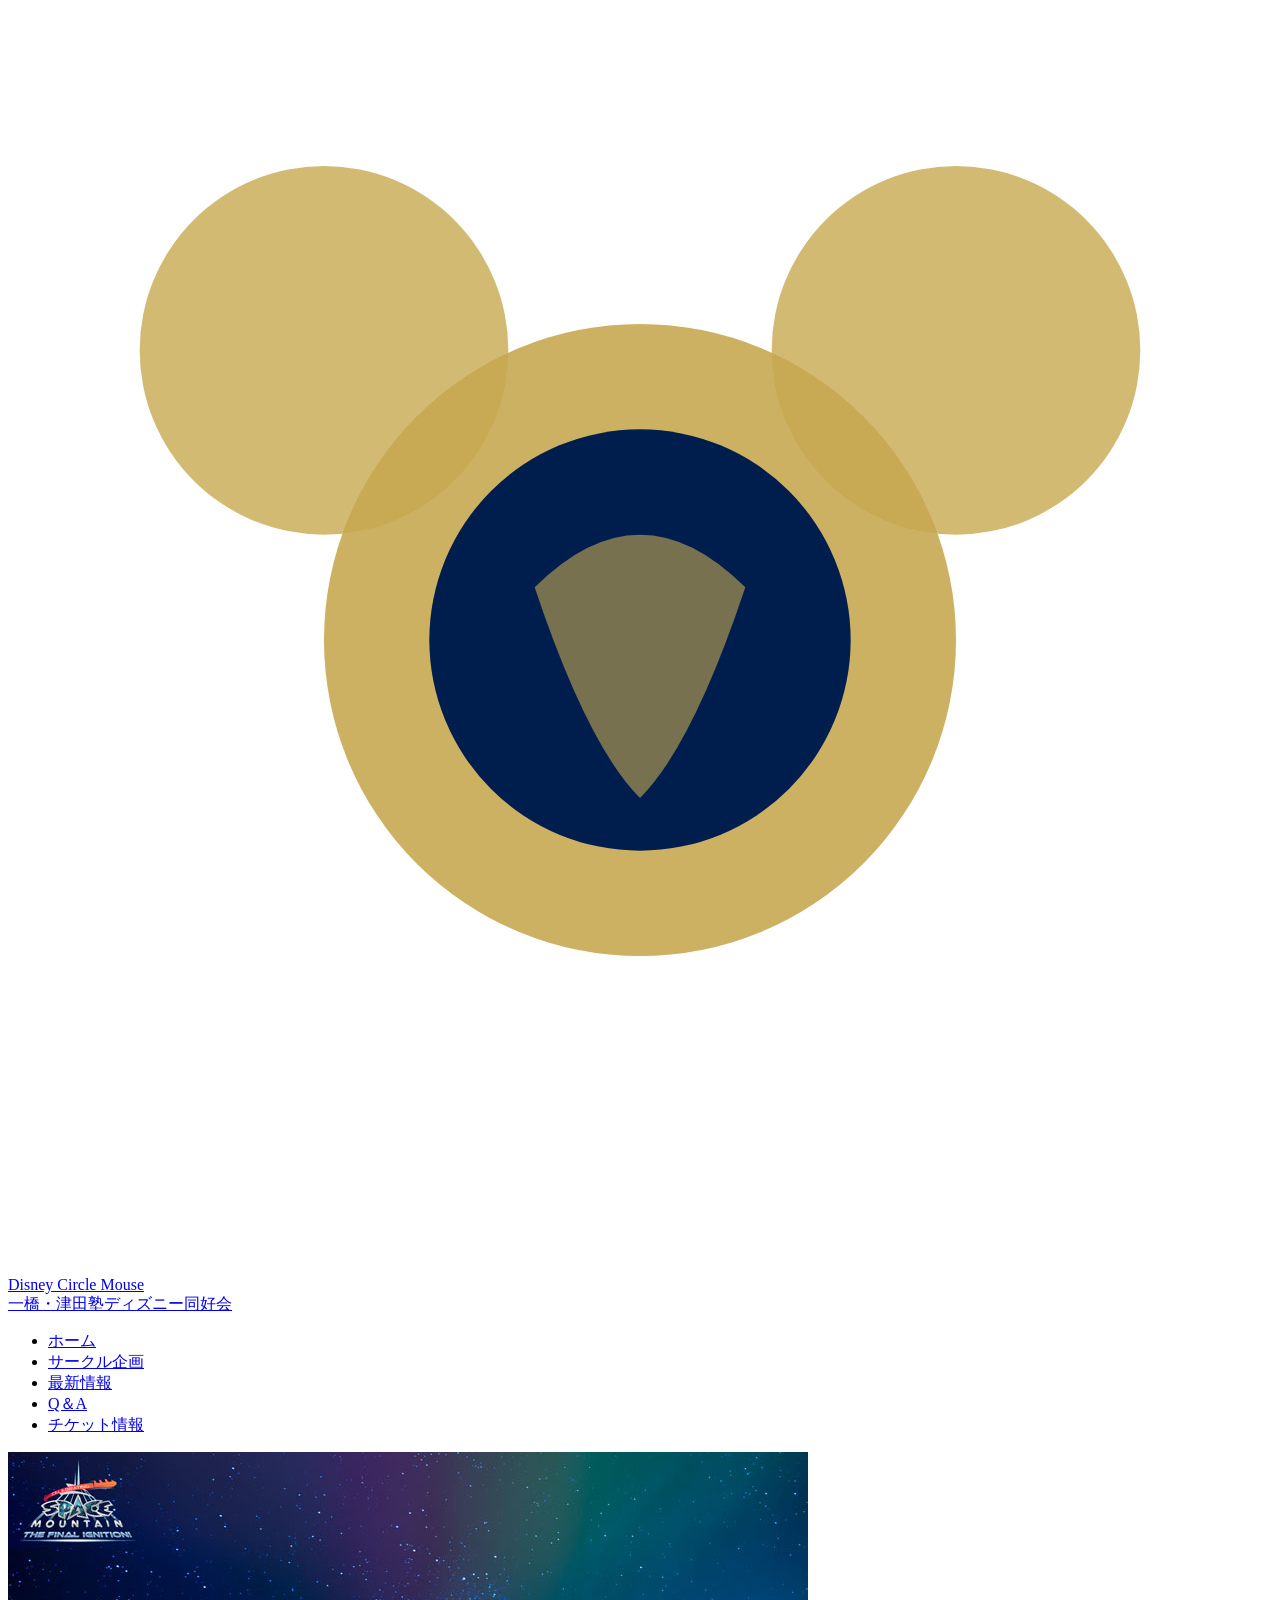
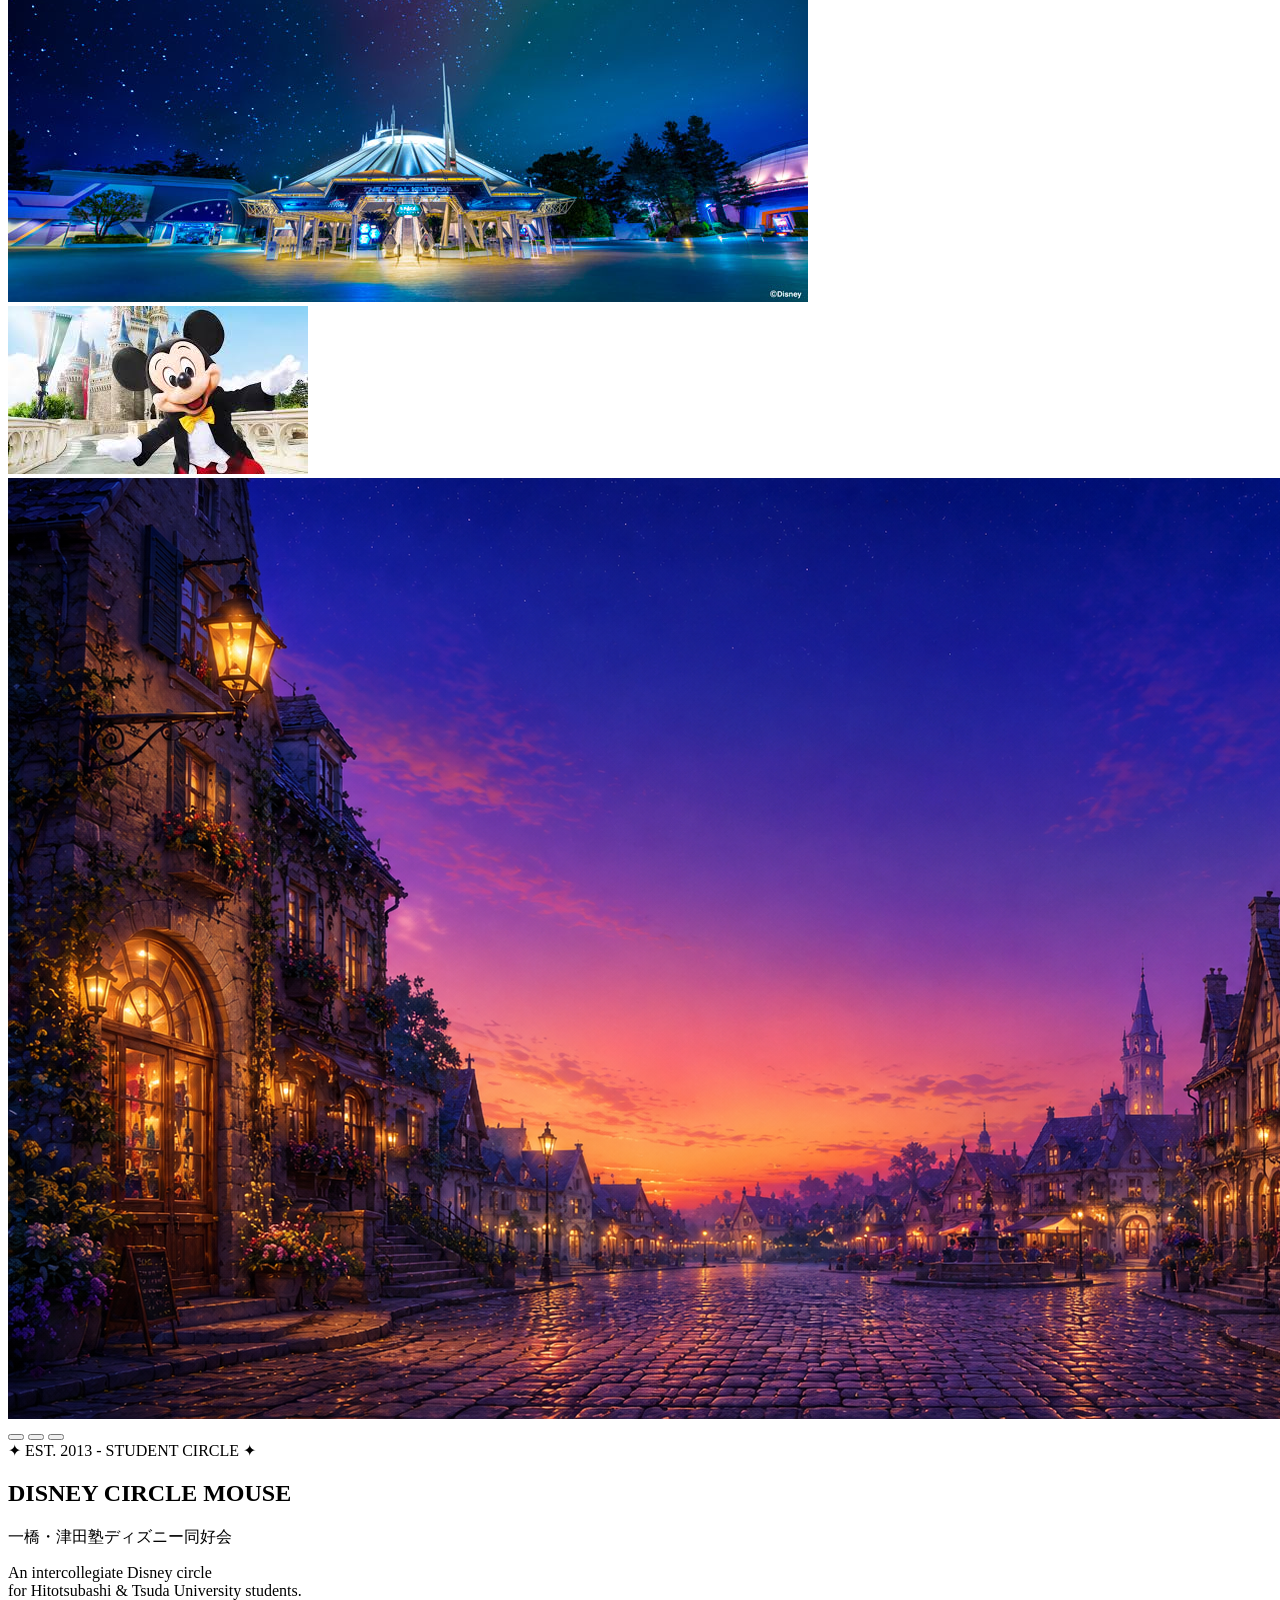
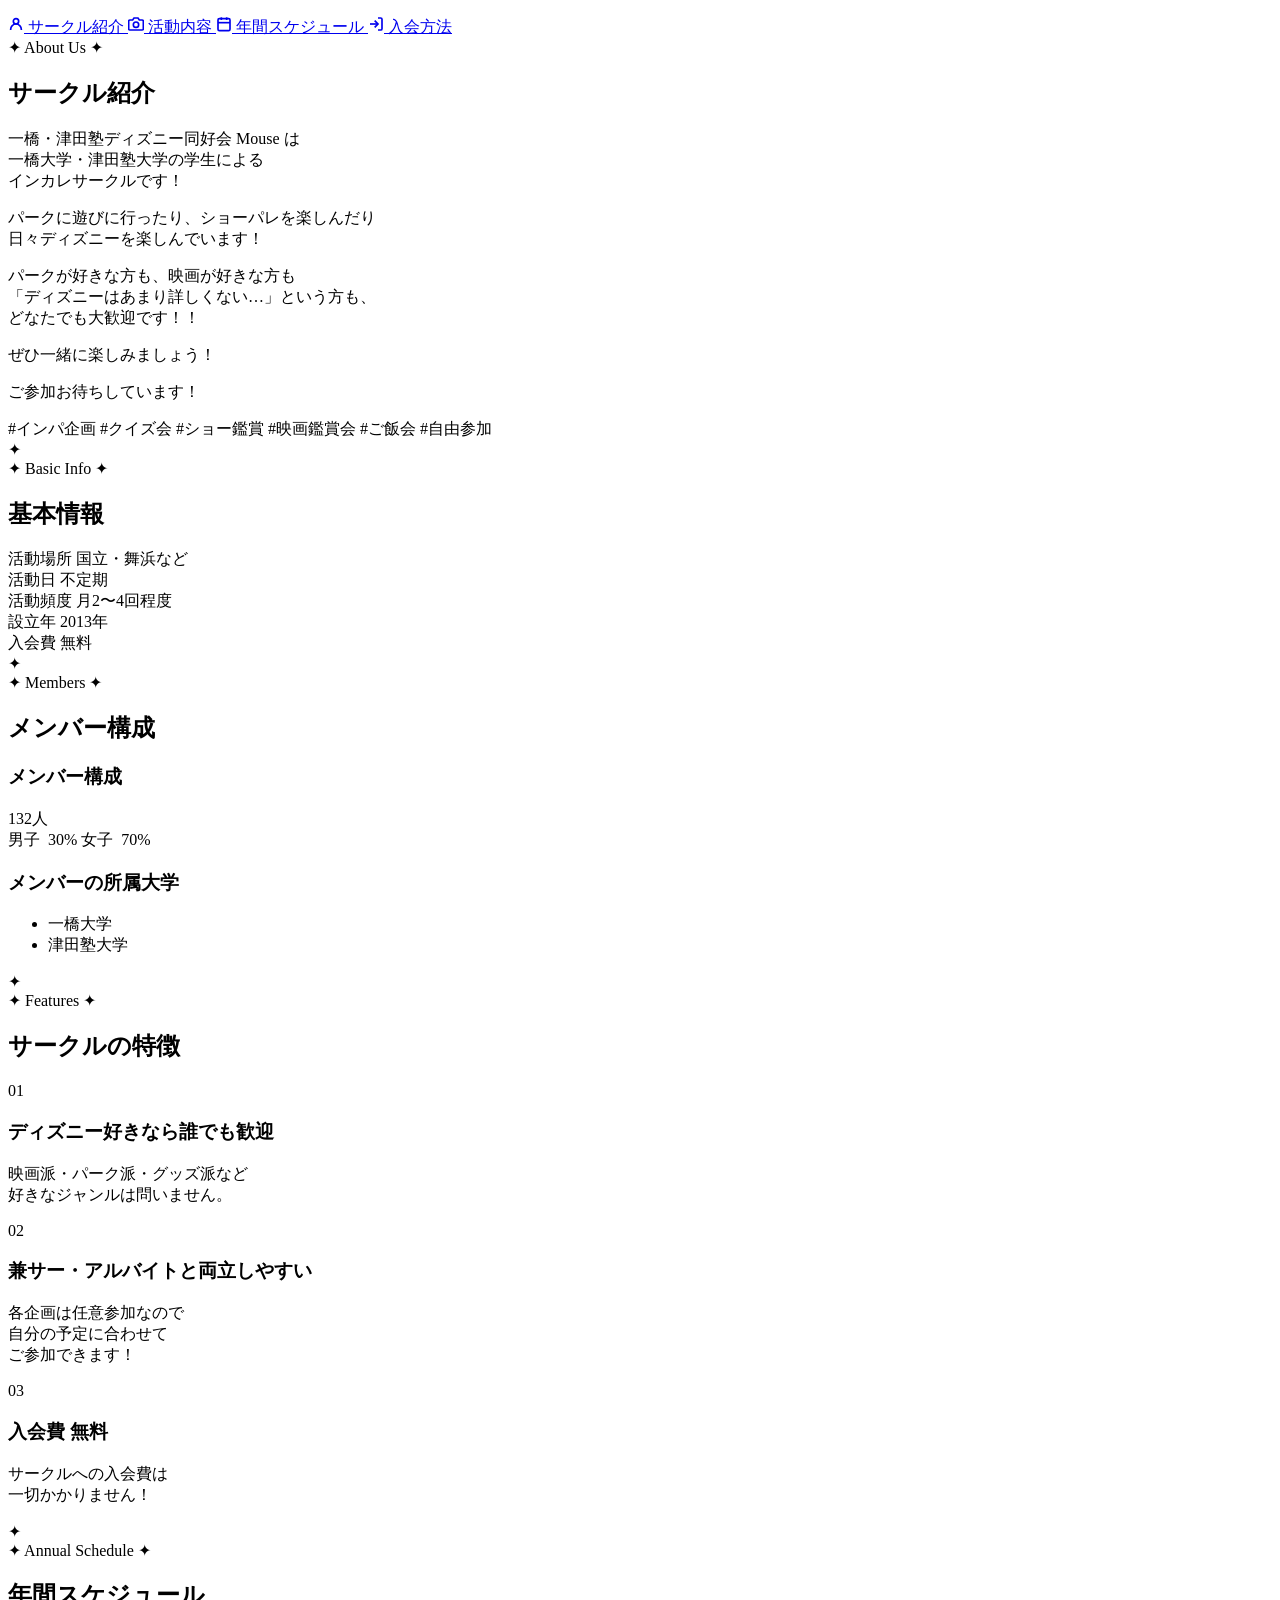
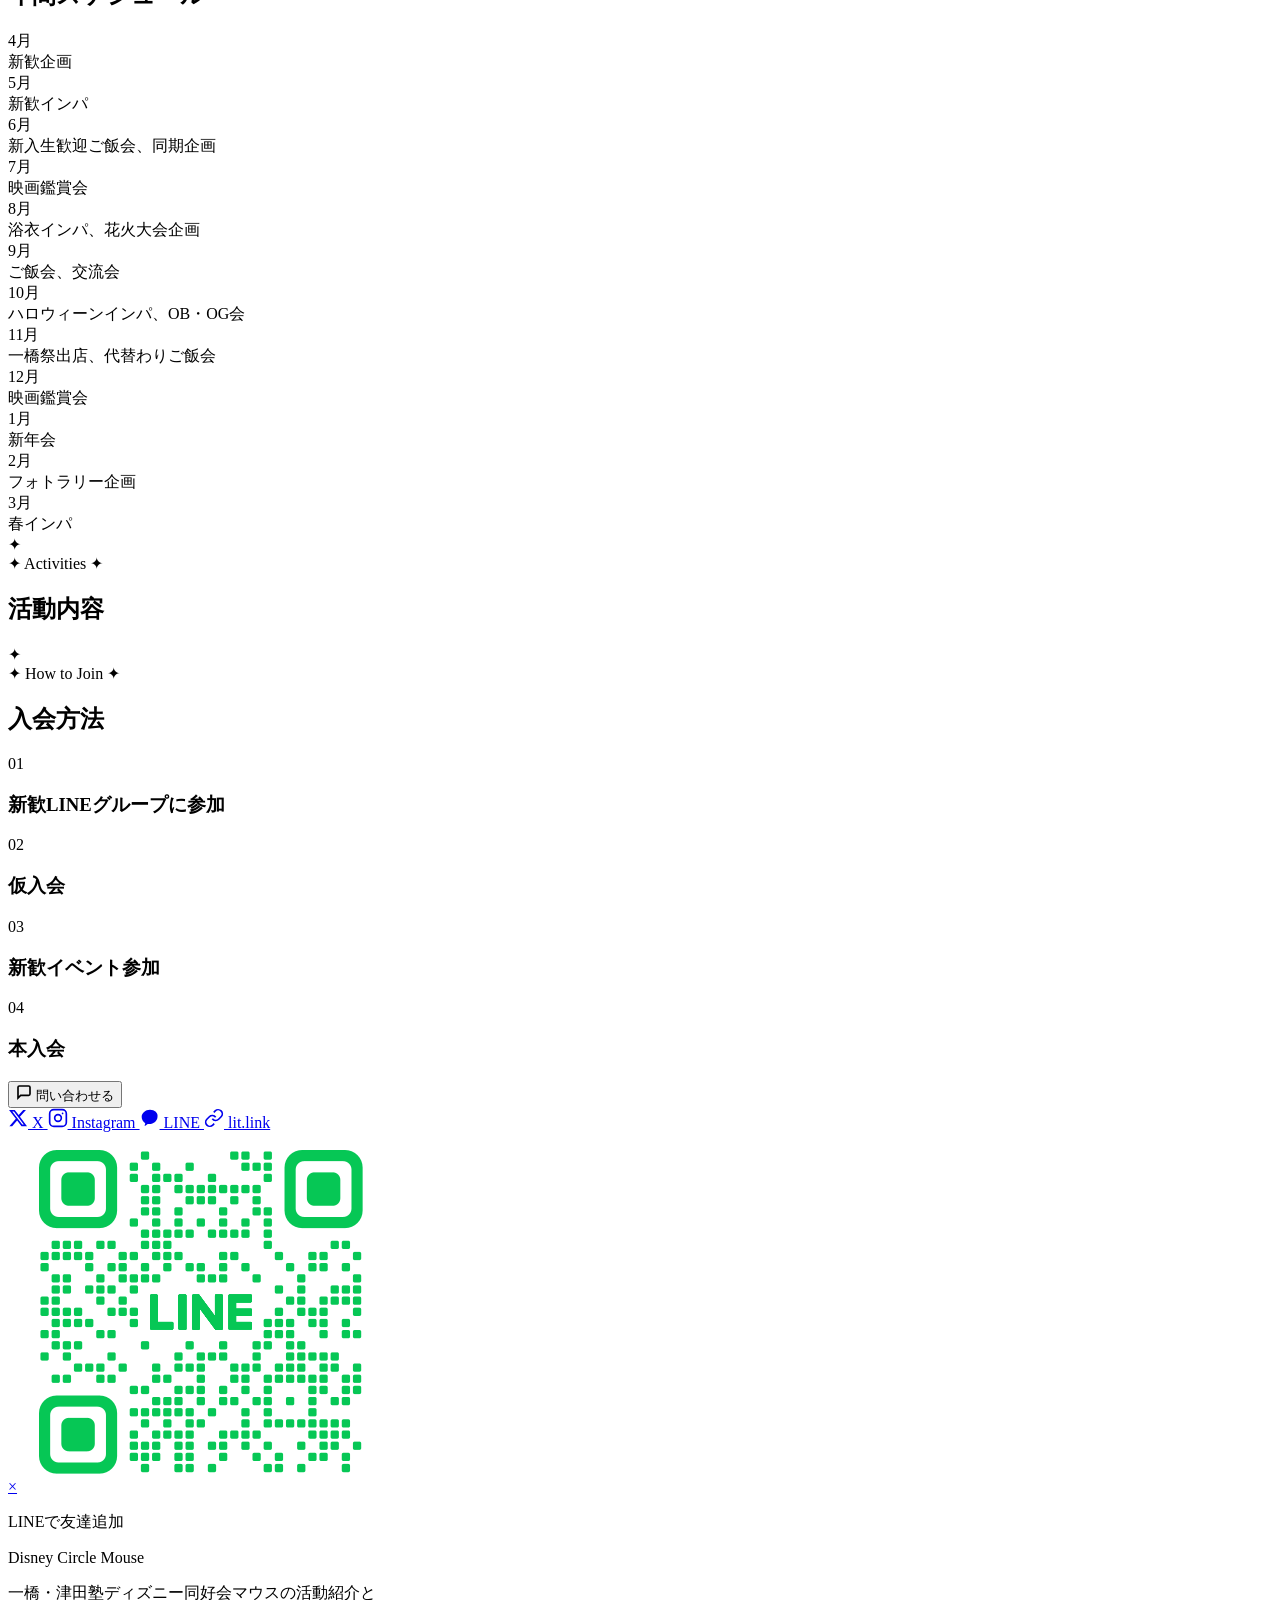
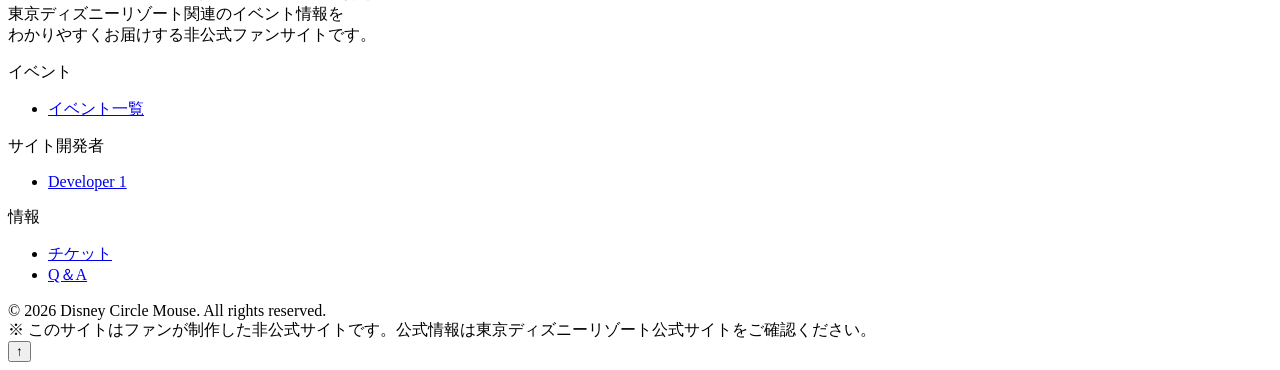
==== index.html @ 1e65817c "fix: update member university list https://claude.ai/code/session_01BuUMJzi6zucvwGTssug18M" ====
<!DOCTYPE html>
<html lang="ja">
<head>
  <meta charset="UTF-8" />
  <meta name="viewport" content="width=device-width, initial-scale=1.0" />
  <title>Disney Circle Mouse | 一橋・津田塾ディズニー同好会</title>
  <meta name="description" content="一橋・津田塾ディズニー同好会マウス。インパ企画・クイズ会・映画鑑賞会などを通してディズニー好きが集まる学生サークルです。" />
  <link rel="stylesheet" href="css/style.css" />
</head>
<body>

<!-- Stars Background -->
<div class="stars-bg"></div>

<!-- Navigation -->
<nav class="navbar">
  <div class="nav-container">
    <a href="index.html" class="nav-logo">
      <svg class="nav-logo-icon" viewBox="0 0 48 48" fill="none" xmlns="http://www.w3.org/2000/svg">
        <circle cx="24" cy="24" r="12" fill="#c8a951" opacity="0.9"/>
        <circle cx="12" cy="13" r="7" fill="#c8a951" opacity="0.8"/>
        <circle cx="36" cy="13" r="7" fill="#c8a951" opacity="0.8"/>
        <circle cx="24" cy="24" r="8" fill="#001e4d"/>
        <path d="M20 22 Q24 18 28 22 Q26 28 24 30 Q22 28 20 22Z" fill="#c8a951" opacity="0.6"/>
      </svg>
      <div>
        <div class="nav-logo-text">Disney Circle Mouse</div>
        <div class="nav-logo-sub">一橋・津田塾ディズニー同好会</div>
      </div>
    </a>
    <ul class="nav-links">
      <li><a href="index.html" class="active">ホーム</a></li>
      <li><a href="events.html">サークル企画</a></li>
      <li><a href="news.html">最新情報</a></li>
      <li><a href="faq.html">Q＆A</a></li>
      <li><a href="ticket.html" class="nav-cta btn">チケット情報</a></li>
    </ul>
    <div class="hamburger" aria-label="メニュー">
      <span></span><span></span><span></span>
    </div>
  </div>
</nav>

<!-- Hero Section -->
<section class="hero">
  <div class="hero-bg"></div>

  <!-- Full-viewport slideshow -->
  <div class="hero-slideshow" aria-label="ディズニーサークルスライドショー">
    <div class="slideshow-track">
      <div class="slide active">
        <img src="images/pic1.jpg" alt="活動風景1">
      </div>
      <div class="slide">
        <img src="images/pic2.jpg" alt="活動風景2">
      </div>
      <div class="slide">
        <img src="images/pic3-1.png" alt="活動風景3">
      </div>
    </div>
    <!-- gradient overlay for text readability -->
    <div class="slideshow-overlay"></div>
  </div>

  <div class="hero-top-block">
    <!-- dots placed above the badge -->
      <div class="slideshow-dots" aria-hidden="true">
        <button class="dot active" data-index="0"></button>
        <button class="dot" data-index="1"></button>
        <button class="dot" data-index="2"></button>
      </div>
    <div class="hero-title-block">
    <div class="hero-badge">✦ EST. 2013 - STUDENT CIRCLE ✦</div>
    <h1 class="hero-title">DISNEY CIRCLE MOUSE</h1>
    <p class="hero-subtitle">一橋・津田塾ディズニー同好会</p>
    <p class="hero-tagline">An intercollegiate Disney circle<br>for Hitotsubashi &amp; Tsuda University students.</p>
  </div>
  </div>



  <div class="hero-content">
    <div class="hero-buttons">
      <a href="#about" class="btn btn-primary">
        <svg width="16" height="16" viewBox="0 0 24 24" fill="none" stroke="currentColor" stroke-width="2.5"><circle cx="12" cy="8" r="4"/><path d="M4 21v-1a8 8 0 0 1 16 0v1"/></svg>
        サークル紹介
      </a>
      <a href="#activities" class="btn btn-primary">
        <svg width="16" height="16" viewBox="0 0 24 24" fill="none" stroke="currentColor" stroke-width="2.5"><path d="M23 19a2 2 0 0 1-2 2H3a2 2 0 0 1-2-2V8a2 2 0 0 1 2-2h4l2-3h6l2 3h4a2 2 0 0 1 2 2z"/><circle cx="12" cy="13" r="4"/></svg>
        活動内容
      </a>
      <a href="#schedule" class="btn btn-primary">
        <svg width="16" height="16" viewBox="0 0 24 24" fill="none" stroke="currentColor" stroke-width="2.5"><rect x="3" y="4" width="18" height="18" rx="2"/><line x1="16" y1="2" x2="16" y2="6"/><line x1="8" y1="2" x2="8" y2="6"/><line x1="3" y1="10" x2="21" y2="10"/></svg>
        年間スケジュール
      </a>
      <a href="#howtojoin" class="btn btn-primary">
        <svg width="16" height="16" viewBox="0 0 24 24" fill="none" stroke="currentColor" stroke-width="2.5"><path d="M15 3h4a2 2 0 0 1 2 2v14a2 2 0 0 1-2 2h-4"/><polyline points="10 17 15 12 10 7"/><line x1="15" y1="12" x2="3" y2="12"/></svg>
        入会方法
      </a>
    </div>
  </div>
</section>

<!-- ============================
     01. サークル紹介
============================= -->
<section id="about" class="section">
  <div class="container">
    <div class="section-header fade-up">
      <div class="section-tag">✦ About Us ✦</div>
      <h2 class="section-title">サークル紹介</h2>
    </div>
    <div class="about-body fade-up">
      <p class="about-text">一橋・津田塾ディズニー同好会 Mouse は<br>一橋大学・津田塾大学の学生による<br>インカレサークルです！</p>
      <p class="about-text">パークに遊びに行ったり、ショーパレを楽しんだり<br>日々ディズニーを楽しんでいます！</p>
      <p class="about-text">パークが好きな方も、映画が好きな方も<br>「ディズニーはあまり詳しくない…」という方も、<br>どなたでも大歓迎です！！</p>
      <p class="about-text">ぜひ一緒に楽しみましょう！</p>
      <p class="about-text">ご参加お待ちしています！</p>
      <div class="about-tags">
        <span class="about-tag">#インパ企画</span>
        <span class="about-tag">#クイズ会</span>
        <span class="about-tag">#ショー鑑賞</span>
        <span class="about-tag">#映画鑑賞会</span>
        <span class="about-tag">#ご飯会</span>
        <span class="about-tag">#自由参加</span>
      </div>
    </div>
  </div>
</section>

<div class="divider container"><span class="divider-icon">✦</span></div>

<!-- ============================
     02. 基本情報
============================= -->
<section id="info" class="section">
  <div class="container">
    <div class="section-header fade-up">
      <div class="section-tag">✦ Basic Info ✦</div>
      <h2 class="section-title">基本情報</h2>
    </div>
    <div class="info-list fade-up">
      <div class="info-item">
        <span class="info-label">活動場所</span>
        <span class="info-value">国立・舞浜など</span>
      </div>
      <div class="info-item">
        <span class="info-label">活動日</span>
        <span class="info-value">不定期</span>
      </div>
      <div class="info-item">
        <span class="info-label">活動頻度</span>
        <span class="info-value">月2〜4回程度</span>
      </div>
      <div class="info-item">
        <span class="info-label">設立年</span>
        <span class="info-value">2013年</span>
      </div>
      <div class="info-item">
        <span class="info-label">入会費</span>
        <span class="info-value">無料</span>
      </div>
    </div>
  </div>
</section>

<div class="divider container"><span class="divider-icon">✦</span></div>

<!-- ============================
     03. メンバー構成
============================= -->
<section id="members" class="section">
  <div class="container">
    <div class="section-header fade-up">
      <div class="section-tag">✦ Members ✦</div>
      <h2 class="section-title">メンバー構成</h2>
    </div>
    <div class="members-panels fade-up">

      <!-- Left: 人数・男女比 -->
      <div class="member-panel">
        <h3 class="member-panel-title">メンバー構成</h3>
        <div class="member-count">132<span class="member-count-unit">人</span></div>

        <div class="gender-bar-labels">
          <span class="gender-label-m">男子&ensp;30%</span>
          <span class="gender-label-f">女子&ensp;70%</span>
        </div>
        <div class="gender-bar" role="img" aria-label="男子30% 女子70%">
          <div class="gender-bar-m" style="width:30%"></div>
          <div class="gender-bar-f" style="width:70%"></div>
        </div>
      </div>

      <!-- Right: 所属大学 -->
      <div class="member-panel member-panel--universities">
        <h3 class="member-panel-title">メンバーの所属大学</h3>
        <ul class="univ-list" aria-label="所属大学">
          <li class="univ-item">一橋大学</li>
          <li class="univ-item">津田塾大学</li>
        </ul>
      </div>
    </div>
  </div>
</section>

<div class="divider container"><span class="divider-icon">✦</span></div>

<!-- ============================
     04. サークルの特徴
============================= -->
<section id="features" class="section">
  <div class="container">
    <div class="section-header fade-up">
      <div class="section-tag">✦ Features ✦</div>
      <h2 class="section-title">サークルの特徴</h2>
    </div>
    <div class="join-cards fade-up">
      <div class="join-card">
        <div class="join-card-num">01</div>
        <h3 class="join-card-title">ディズニー好きなら誰でも歓迎</h3>
        <p class="join-card-desc">映画派・パーク派・グッズ派など<br>好きなジャンルは問いません。</p>
      </div>
      <div class="join-card">
        <div class="join-card-num">02</div>
        <h3 class="join-card-title">兼サー・アルバイトと両立しやすい</h3>
        <p class="join-card-desc">各企画は任意参加なので<br>自分の予定に合わせて<br>ご参加できます！</p>
      </div>
      <div class="join-card">
        <div class="join-card-num">03</div>
        <h3 class="join-card-title">入会費 無料</h3>
        <p class="join-card-desc">サークルへの入会費は<br>一切かかりません！</p>
      </div>
    </div>
  </div>
</section>

<div class="divider container"><span class="divider-icon">✦</span></div>

<!-- ============================
     05. 年間スケジュール
============================= -->
<section id="schedule" class="section">
  <div class="container">
    <div class="section-header fade-up">
      <div class="section-tag">✦ Annual Schedule ✦</div>
      <h2 class="section-title">年間スケジュール</h2>
    </div>
    <div class="timeline fade-up">
      <div class="timeline-item"><div class="timeline-month">4月</div><div class="timeline-dot-wrap"><div class="timeline-dot"></div><div class="timeline-line"></div></div><div class="timeline-content">新歓企画</div></div>
      <div class="timeline-item"><div class="timeline-month">5月</div><div class="timeline-dot-wrap"><div class="timeline-dot"></div><div class="timeline-line"></div></div><div class="timeline-content">新歓インパ</div></div>
      <div class="timeline-item"><div class="timeline-month">6月</div><div class="timeline-dot-wrap"><div class="timeline-dot"></div><div class="timeline-line"></div></div><div class="timeline-content">新入生歓迎ご飯会、同期企画</div></div>
      <div class="timeline-item"><div class="timeline-month">7月</div><div class="timeline-dot-wrap"><div class="timeline-dot"></div><div class="timeline-line"></div></div><div class="timeline-content">映画鑑賞会</div></div>
      <div class="timeline-item"><div class="timeline-month">8月</div><div class="timeline-dot-wrap"><div class="timeline-dot"></div><div class="timeline-line"></div></div><div class="timeline-content">浴衣インパ、花火大会企画</div></div>
      <div class="timeline-item"><div class="timeline-month">9月</div><div class="timeline-dot-wrap"><div class="timeline-dot"></div><div class="timeline-line"></div></div><div class="timeline-content">ご飯会、交流会</div></div>
      <div class="timeline-item"><div class="timeline-month">10月</div><div class="timeline-dot-wrap"><div class="timeline-dot"></div><div class="timeline-line"></div></div><div class="timeline-content">ハロウィーンインパ、OB・OG会</div></div>
      <div class="timeline-item"><div class="timeline-month">11月</div><div class="timeline-dot-wrap"><div class="timeline-dot"></div><div class="timeline-line"></div></div><div class="timeline-content">一橋祭出店、代替わりご飯会</div></div>
      <div class="timeline-item"><div class="timeline-month">12月</div><div class="timeline-dot-wrap"><div class="timeline-dot"></div><div class="timeline-line"></div></div><div class="timeline-content">映画鑑賞会</div></div>
      <div class="timeline-item"><div class="timeline-month">1月</div><div class="timeline-dot-wrap"><div class="timeline-dot"></div><div class="timeline-line"></div></div><div class="timeline-content">新年会</div></div>
      <div class="timeline-item"><div class="timeline-month">2月</div><div class="timeline-dot-wrap"><div class="timeline-dot"></div><div class="timeline-line"></div></div><div class="timeline-content">フォトラリー企画</div></div>
      <div class="timeline-item timeline-item--last"><div class="timeline-month">3月</div><div class="timeline-dot-wrap"><div class="timeline-dot"></div></div><div class="timeline-content">春インパ</div></div>
    </div>
  </div>
</section>

<div class="divider container"><span class="divider-icon">✦</span></div>

<!-- ============================
     06. 活動内容
============================= -->
<section id="activities" class="section section--activity">
  <div class="container">
    <div class="section-header fade-up">
      <div class="section-tag">✦ Activities ✦</div>
      <h2 class="section-title">活動内容</h2>
    </div>
  </div>
  <div class="activity-carousel-wrap">
    <!-- Cards generated by initActivityCarousel() in main.js -->
    <div class="activity-track" id="activity-track" role="list" aria-label="活動内容カルーセル"></div>
  </div>
</section>

<div class="divider container"><span class="divider-icon">✦</span></div>

<!-- ============================
     07. 入会方法
============================= -->
<section id="howtojoin" class="section">
  <div class="container">
    <div class="section-header fade-up">
      <div class="section-tag">✦ How to Join ✦</div>
      <h2 class="section-title">入会方法</h2>
    </div>
    <div class="join-cards join-steps fade-up">
      <div class="join-card">
        <div class="join-card-num">01</div>
        <h3 class="join-card-title">新歓LINEグループに参加</h3>
      </div>
      <div class="join-card">
        <div class="join-card-num">02</div>
        <h3 class="join-card-title">仮入会</h3>
      </div>
      <div class="join-card">
        <div class="join-card-num">03</div>
        <h3 class="join-card-title">新歓イベント参加</h3>
      </div>
      <div class="join-card">
        <div class="join-card-num">04</div>
        <h3 class="join-card-title">本入会</h3>
      </div>
    </div>

    <div class="join-cta fade-up">
      <button type="button" class="btn btn-primary join-cta-btn">
        <svg width="16" height="16" viewBox="0 0 24 24" fill="none" stroke="currentColor" stroke-width="2.5"><path d="M21 15a2 2 0 0 1-2 2H7l-4 4V5a2 2 0 0 1 2-2h14a2 2 0 0 1 2 2z"/></svg>
        問い合わせる
      </button>
    </div>

    <div class="join-sns fade-up" id="join-sns">
      <a href="https://x.com/nezuminoteikoku?s=20" class="join-sns-link" aria-label="X (Twitter)" target="_blank" rel="noopener noreferrer">
        <svg width="20" height="20" viewBox="0 0 24 24" fill="currentColor"><path d="M18.244 2.25h3.308l-7.227 8.26 8.502 11.24H16.17l-5.214-6.817L4.99 21.75H1.68l7.73-8.835L1.254 2.25H8.08l4.713 6.231zm-1.161 17.52h1.833L7.084 4.126H5.117z"/></svg>
        X
      </a>
      <a href="https://www.instagram.com/nezuminoteikoku/" class="join-sns-link" aria-label="Instagram" target="_blank" rel="noopener noreferrer">
        <svg width="20" height="20" viewBox="0 0 24 24" fill="none" stroke="currentColor" stroke-width="2"><rect x="2" y="2" width="20" height="20" rx="5"/><circle cx="12" cy="12" r="4"/><circle cx="17.5" cy="6.5" r="1" fill="currentColor" stroke="none"/></svg>
        Instagram
      </a>
      <a href="#line-qr-modal" class="join-sns-link" aria-label="LINE">
        <svg width="20" height="20" viewBox="0 0 24 24" fill="currentColor"><path d="M12 2C6.48 2 2 5.92 2 10.76c0 3.06 1.73 5.75 4.35 7.44-.19.68-.7 2.46-.8 2.85-.13.5.18.49.38.36.15-.1 2.4-1.63 3.37-2.29.55.08 1.12.12 1.7.12 5.52 0 10-3.92 10-8.76C22 5.92 17.52 2 12 2z"/></svg>
        LINE
      </a>
      <a href="https://lit.link/hitsudamouse" class="join-sns-link" aria-label="lit.link" target="_blank" rel="noopener noreferrer">
        <svg width="20" height="20" viewBox="0 0 24 24" fill="none" stroke="currentColor" stroke-width="2"><path d="M10 13a5 5 0 0 0 7.54.54l3-3a5 5 0 0 0-7.07-7.07l-1.72 1.71"/><path d="M14 11a5 5 0 0 0-7.54-.54l-3 3a5 5 0 0 0 7.07 7.07l1.71-1.71"/></svg>
        lit.link
      </a>
    </div>
  </div>
</section>

<!-- LINE QR Code Modal (CSS :target 方式) -->
<div id="line-qr-modal" class="line-qr-modal" role="dialog" aria-modal="true" aria-label="LINE QRコード">
  <a href="#howtojoin" class="line-qr-overlay" aria-label="閉じる"></a>
  <div class="line-qr-box">
    <a href="#howtojoin" class="line-qr-close" aria-label="閉じる">×</a>
    <img src="images/line-qr.png" alt="LINE 新歓グループ QRコード" />
    <p class="line-qr-caption">LINEで友達追加</p>
  </div>
</div>

<!-- Activity Detail Dialog -->
<dialog class="activity-dialog" id="activity-dialog">
  <button class="activity-dialog-close" aria-label="詳細を閉じる">×</button>
  <img class="activity-dialog-img" src="" alt="">
  <div class="activity-dialog-body">
    <p class="activity-dialog-en"></p>
    <h3 class="activity-dialog-title"></h3>
    <p class="activity-dialog-desc"></p>
  </div>
</dialog>

<!-- Footer -->
<footer class="footer">
  <div class="footer-container">
    <div class="footer-top">
      <div>
        <div class="footer-brand-name">Disney Circle Mouse</div>
        <p class="footer-brand-desc">一橋・津田塾ディズニー同好会マウスの活動紹介と<br>東京ディズニーリゾート関連のイベント情報を<br>わかりやすくお届けする非公式ファンサイトです。</p>
      </div>
      <div>
        <div class="footer-col-title">イベント</div>
        <ul class="footer-links">
          <li><a href="events.html">イベント一覧</a></li>
        </ul>
      </div>
      <div>
        <div class="footer-col-title">サイト開発者</div>
        <ul class="footer-links">
          <li><a href="developer.html">Developer 1</a></li>
        </ul>
      </div>
      <div>
        <div class="footer-col-title">情報</div>
        <ul class="footer-links">
          <li><a href="ticket.html">チケット</a></li>
          <li><a href="faq.html">Q＆A</a></li>
        </ul>
      </div>
    </div>
    <div class="footer-bottom">
      <div class="footer-copyright">© 2026 Disney Circle Mouse. All rights reserved.</div>
      <div class="footer-disclaimer">※ このサイトはファンが制作した非公式サイトです。公式情報は東京ディズニーリゾート公式サイトをご確認ください。</div>
    </div>
  </div>
</footer>

<!-- Scroll to Top -->
<button class="scroll-top" aria-label="ページトップへ">↑</button>

<script src="js/main.js"></script>
</body>
</html>
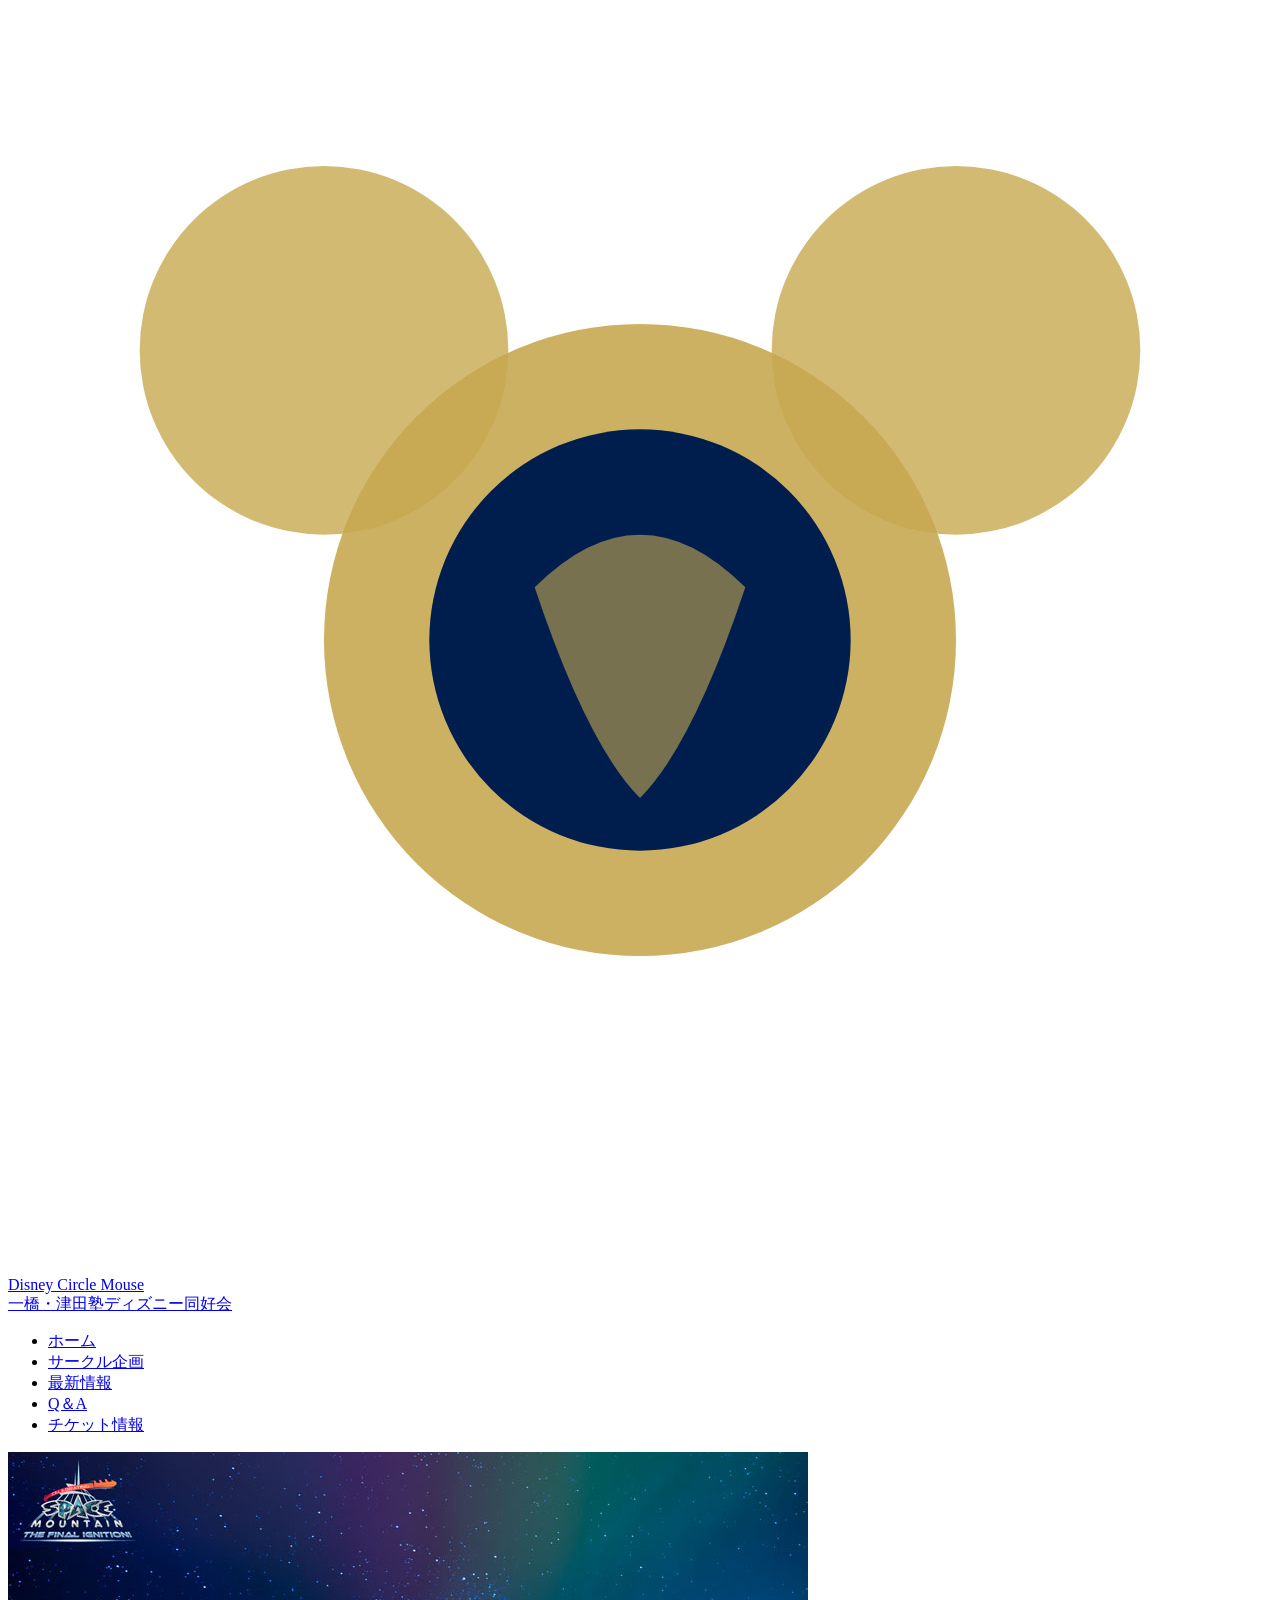
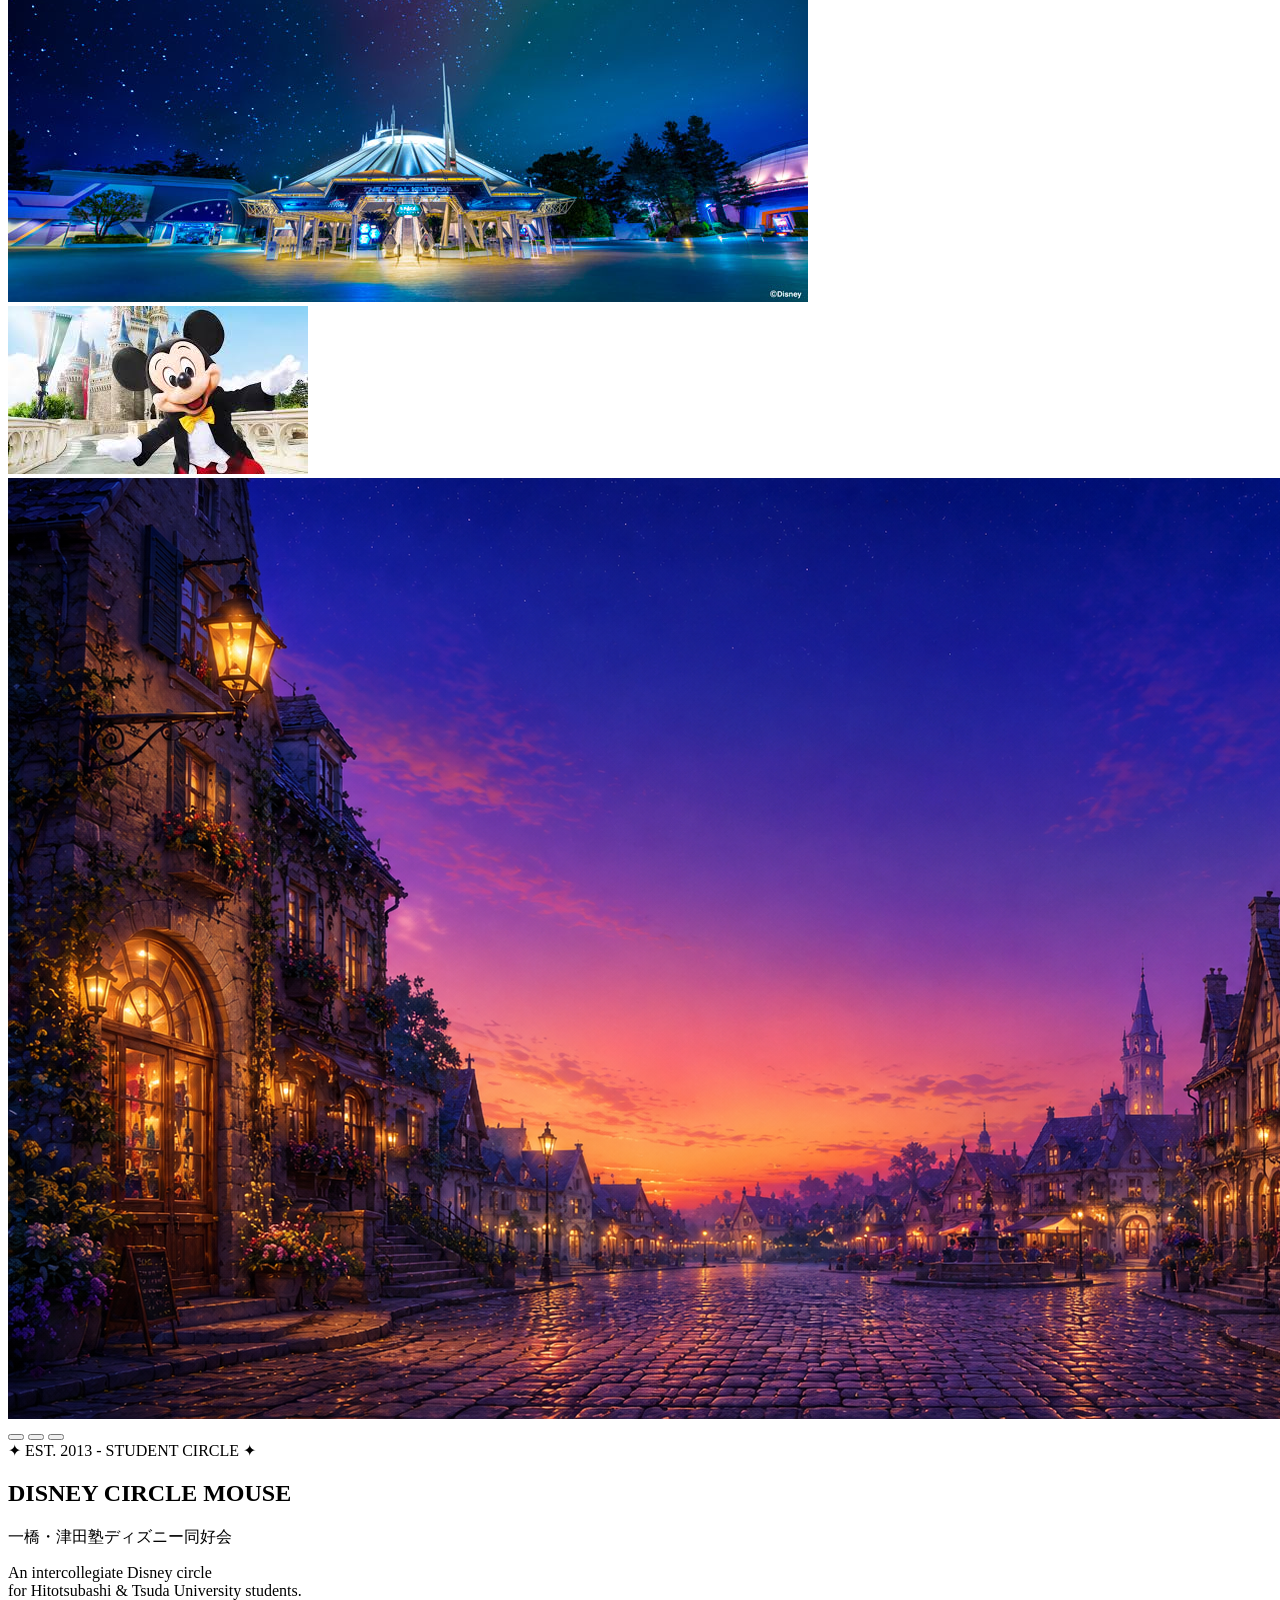
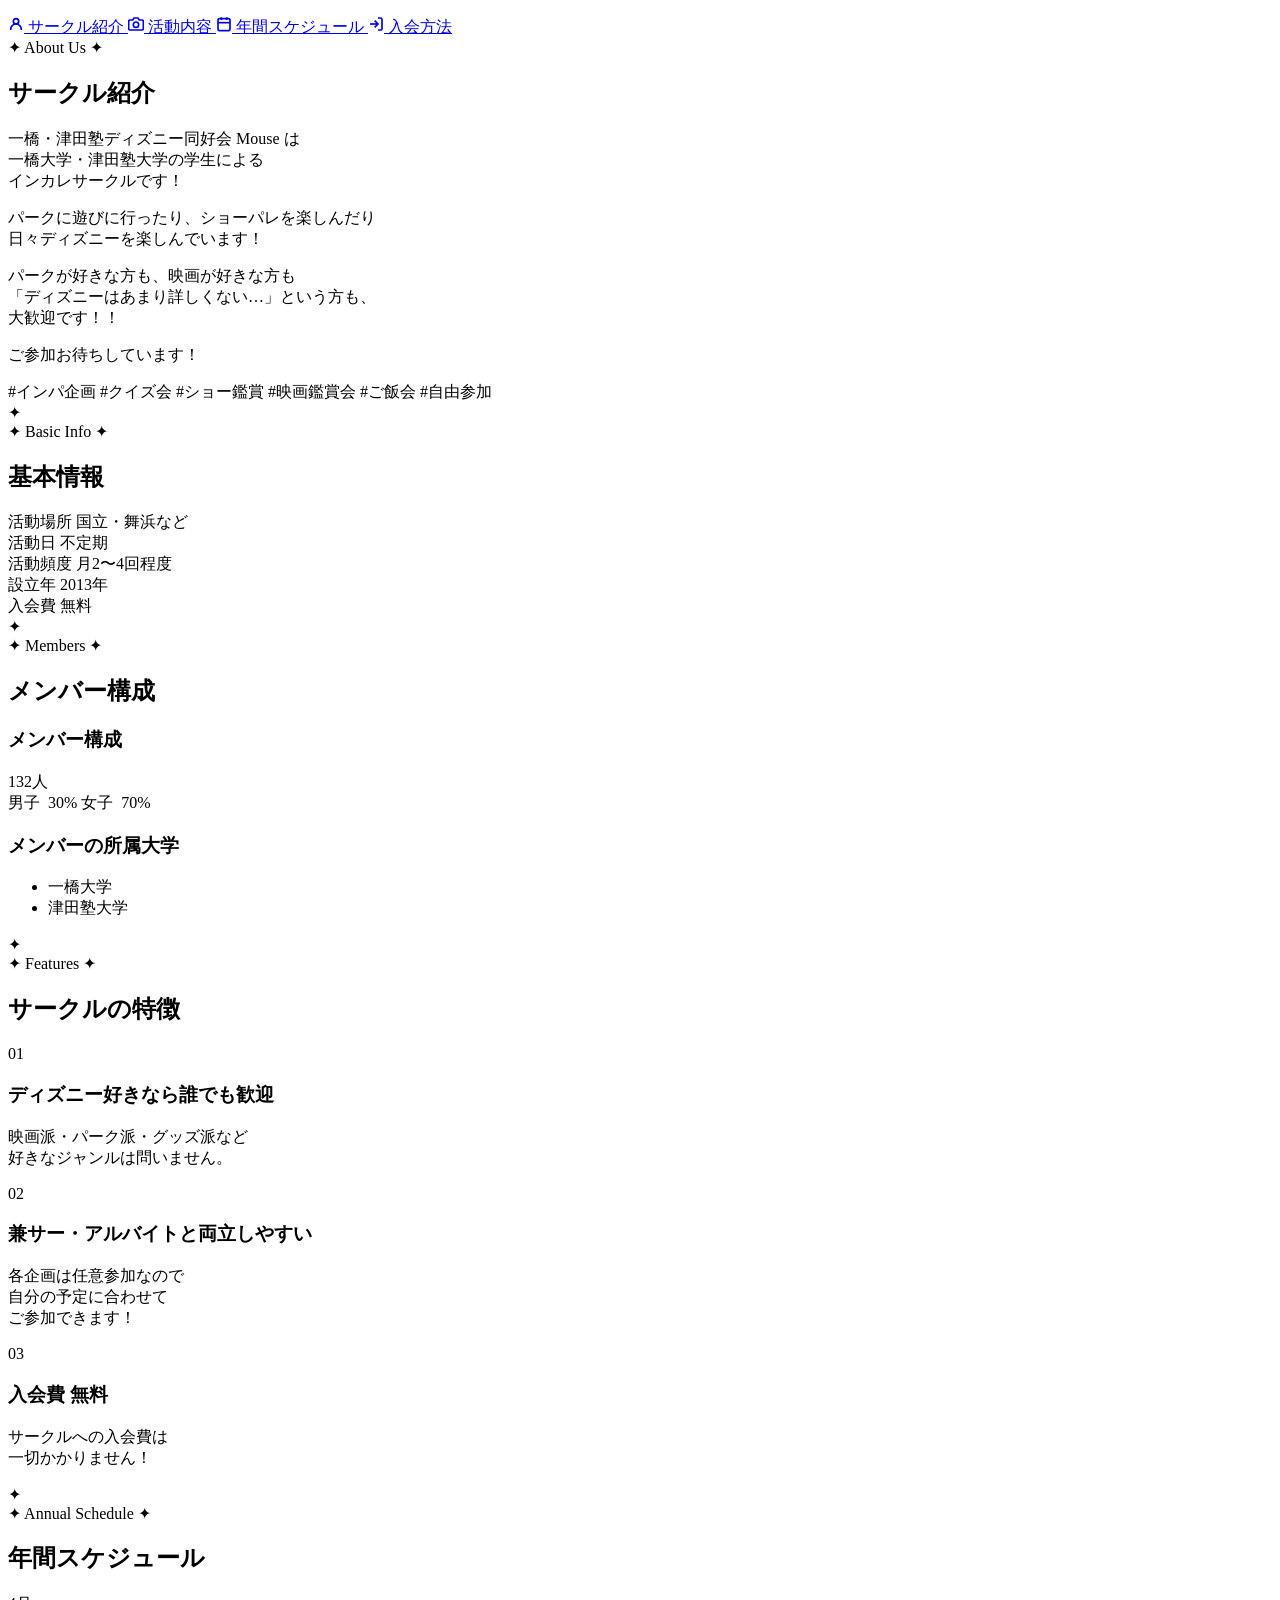
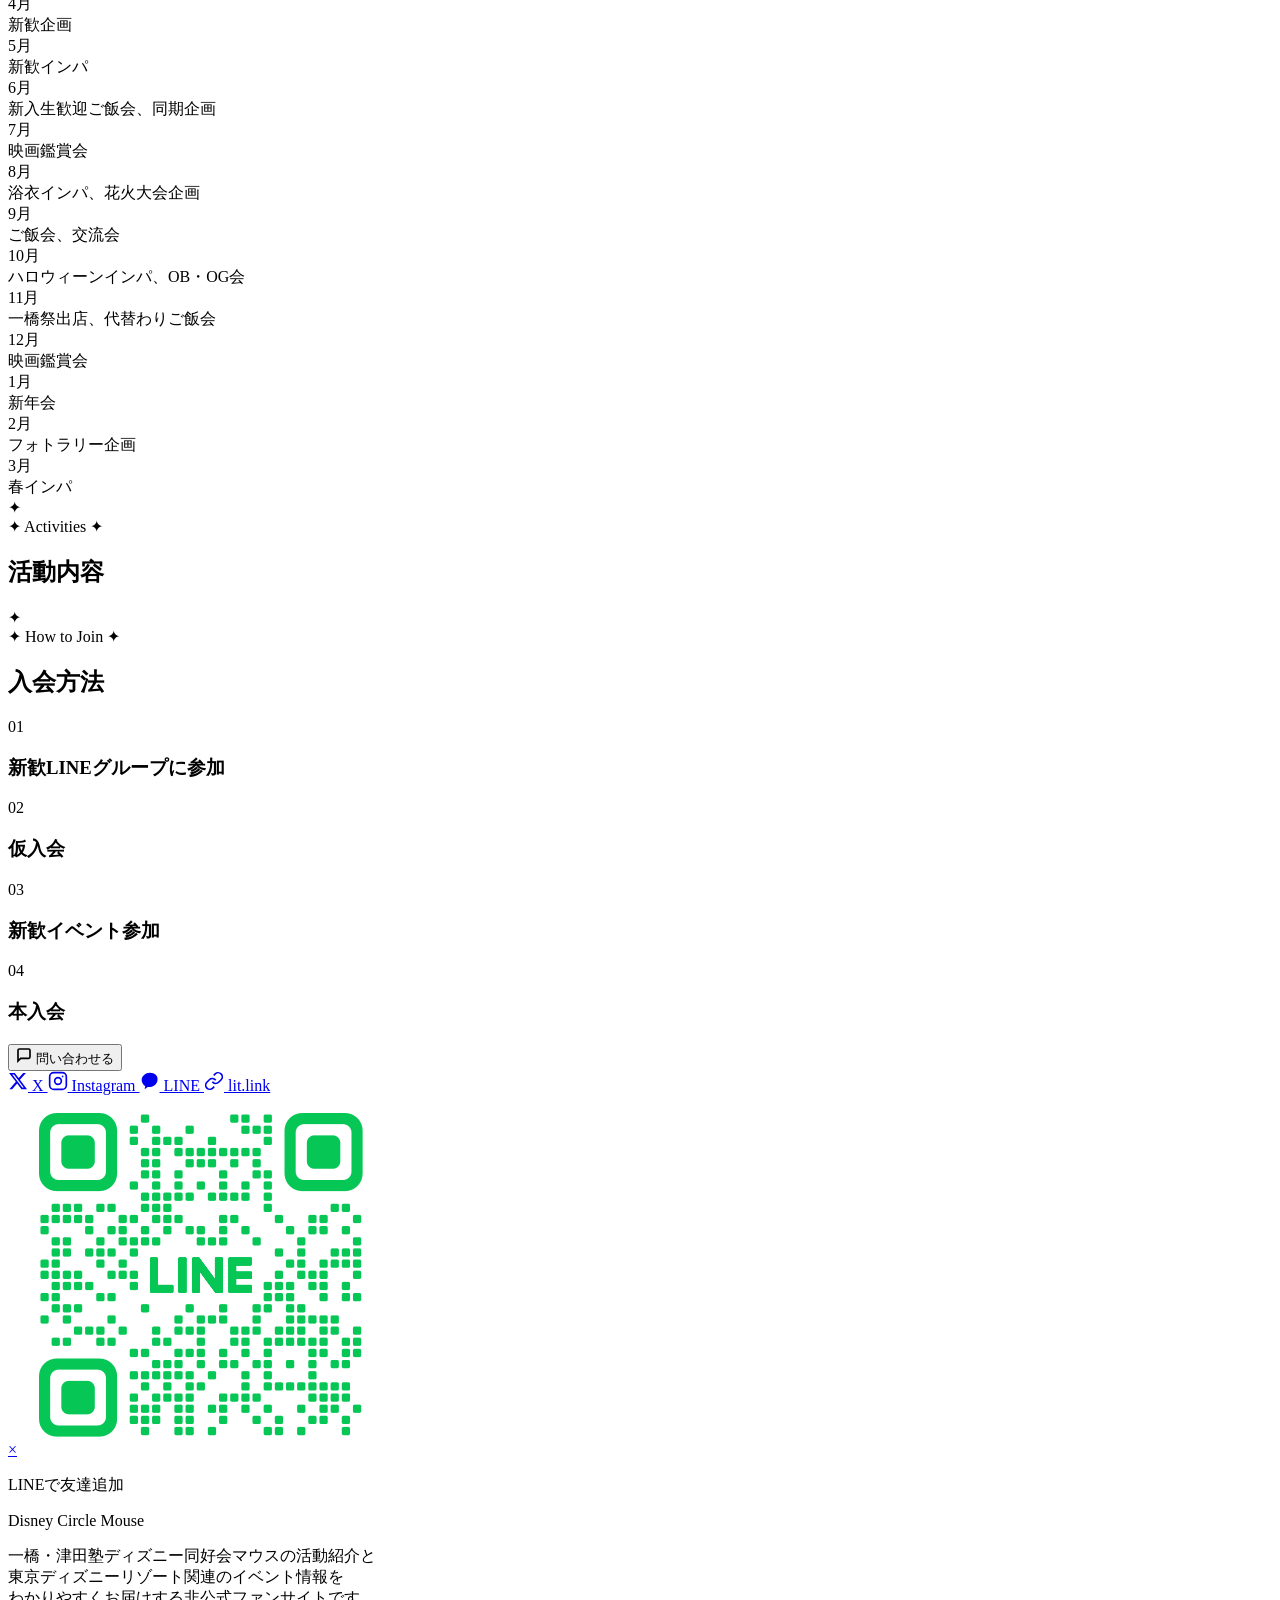
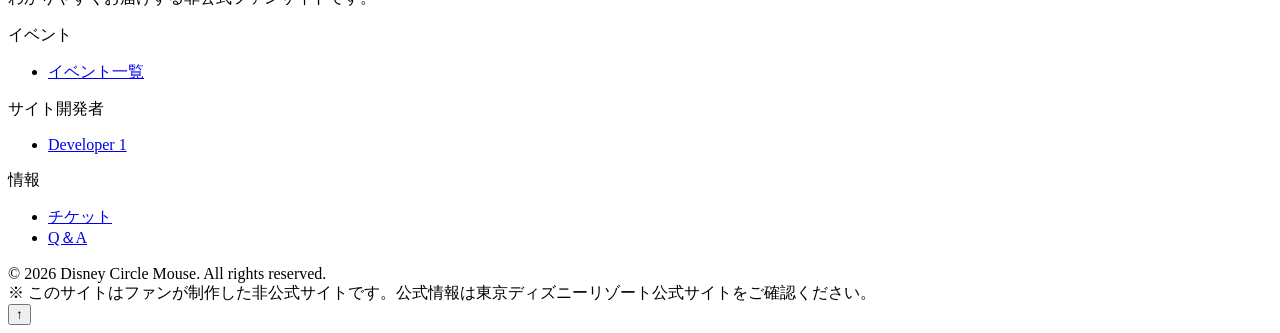
==== commit 6b43d8fc: "fix: update about section copy https://claude.ai/code/session_01BuUMJzi6zucvwGTssug18M" ====
--- a/index.html
+++ b/index.html
@@ -113,8 +113,7 @@
     <div class="about-body fade-up">
       <p class="about-text">一橋・津田塾ディズニー同好会 Mouse は<br>一橋大学・津田塾大学の学生による<br>インカレサークルです！</p>
       <p class="about-text">パークに遊びに行ったり、ショーパレを楽しんだり<br>日々ディズニーを楽しんでいます！</p>
-      <p class="about-text">パークが好きな方も、映画が好きな方も<br>「ディズニーはあまり詳しくない…」という方も、<br>どなたでも大歓迎です！！</p>
-      <p class="about-text">ぜひ一緒に楽しみましょう！</p>
+      <p class="about-text">パークが好きな方も、映画が好きな方も<br>「ディズニーはあまり詳しくない…」という方も、<br>大歓迎です！！</p>
       <p class="about-text">ご参加お待ちしています！</p>
       <div class="about-tags">
         <span class="about-tag">#インパ企画</span>
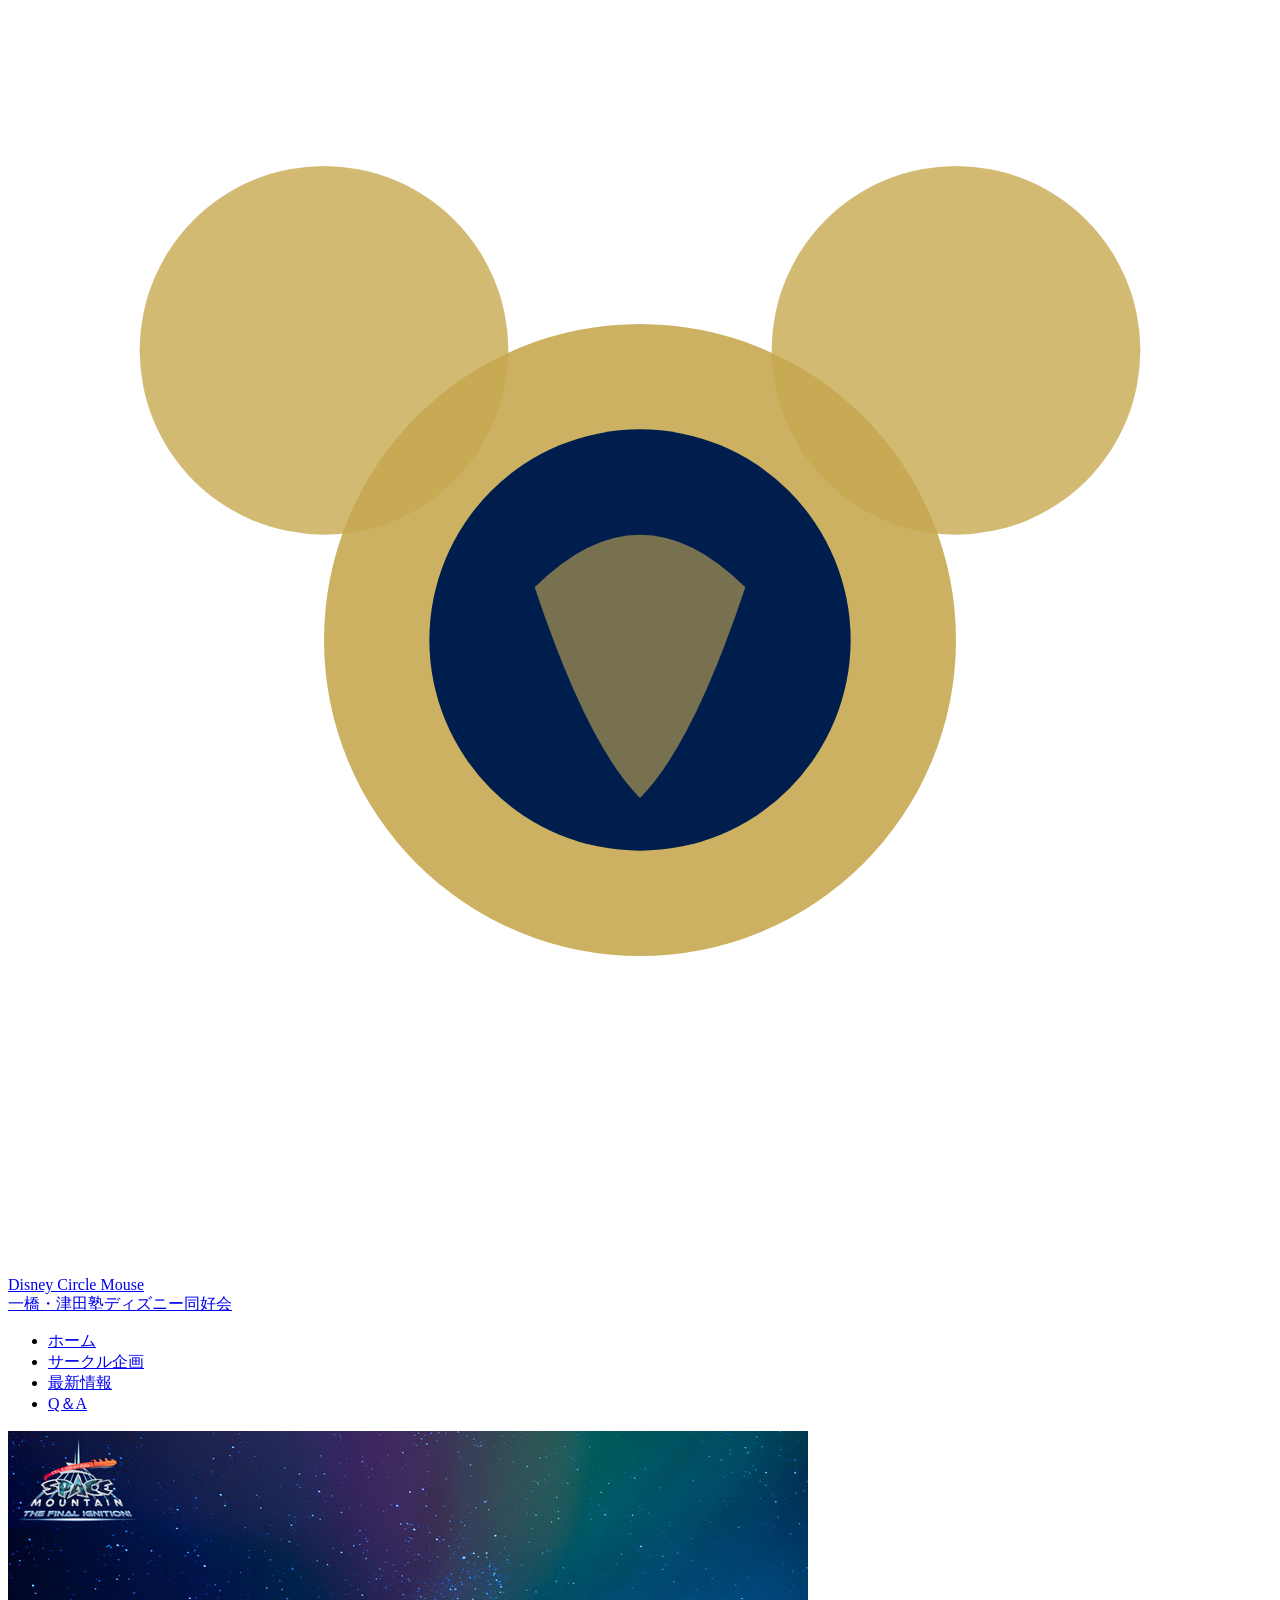
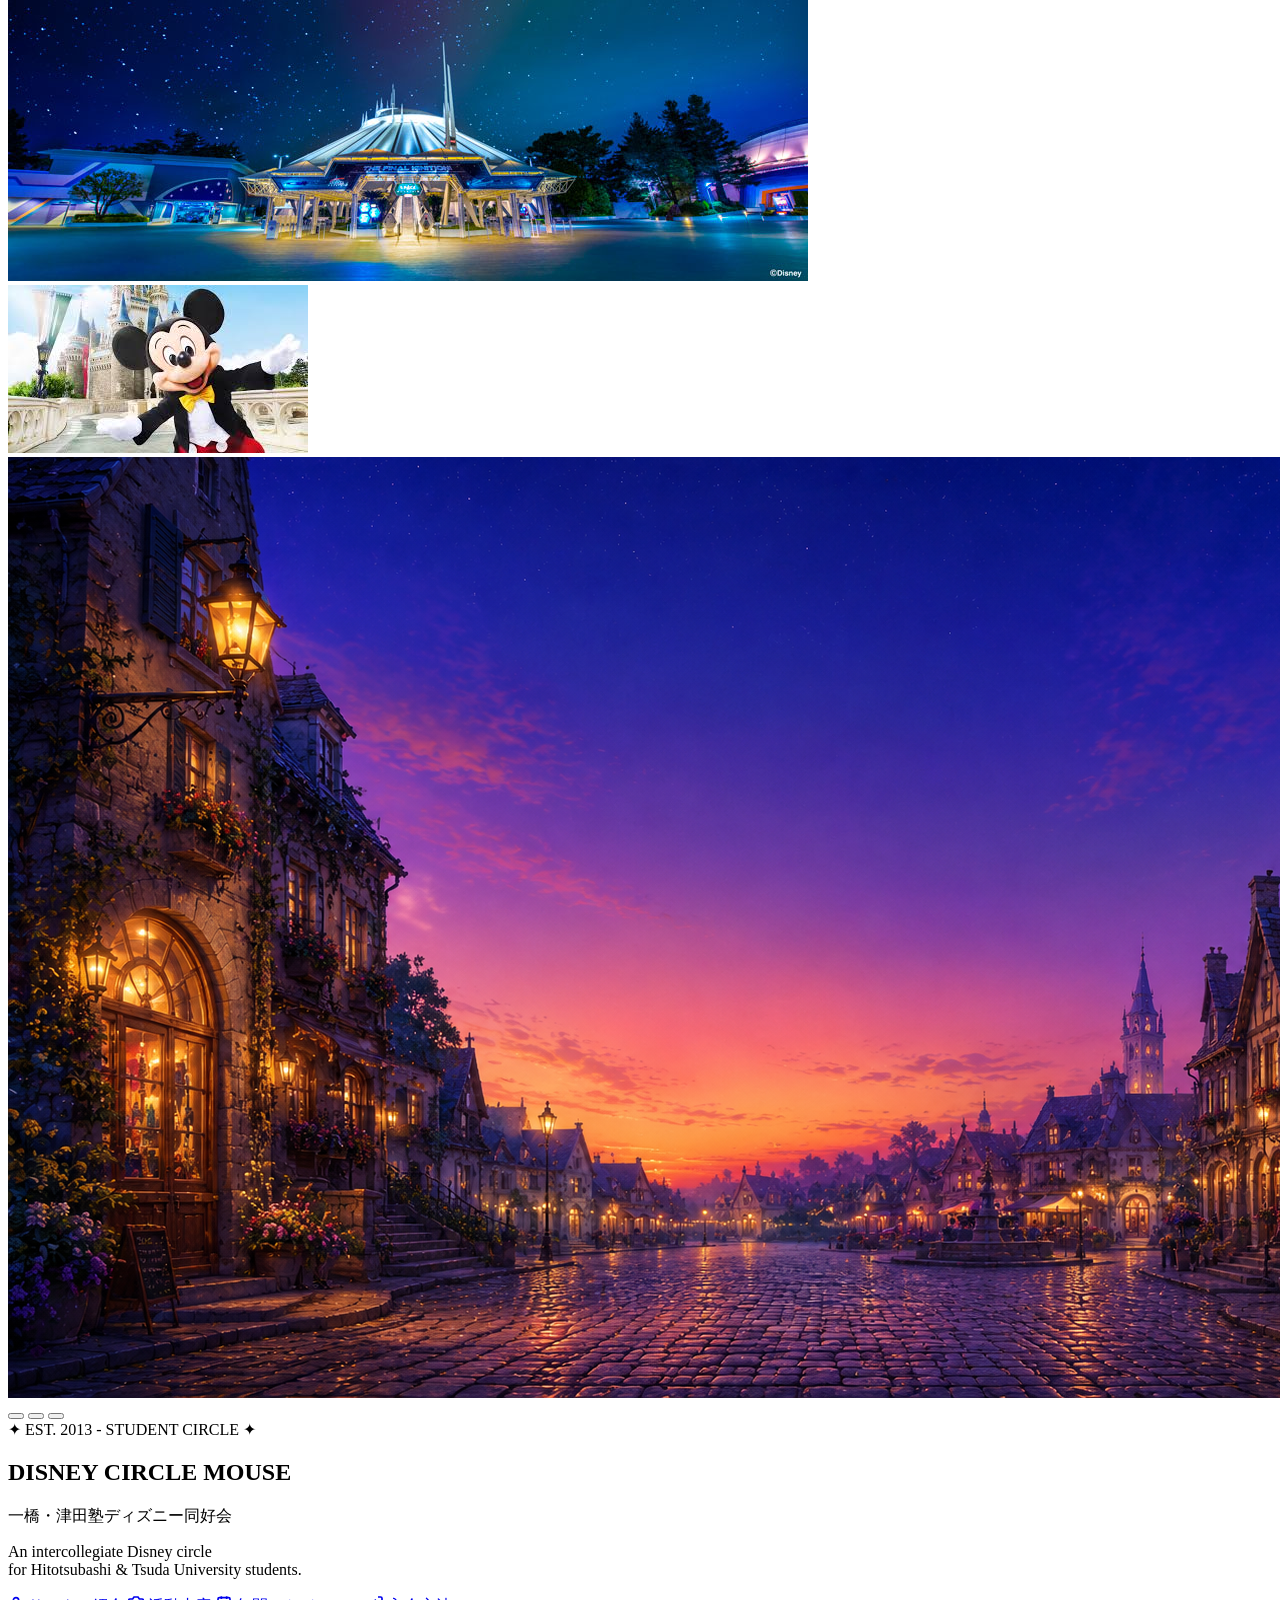
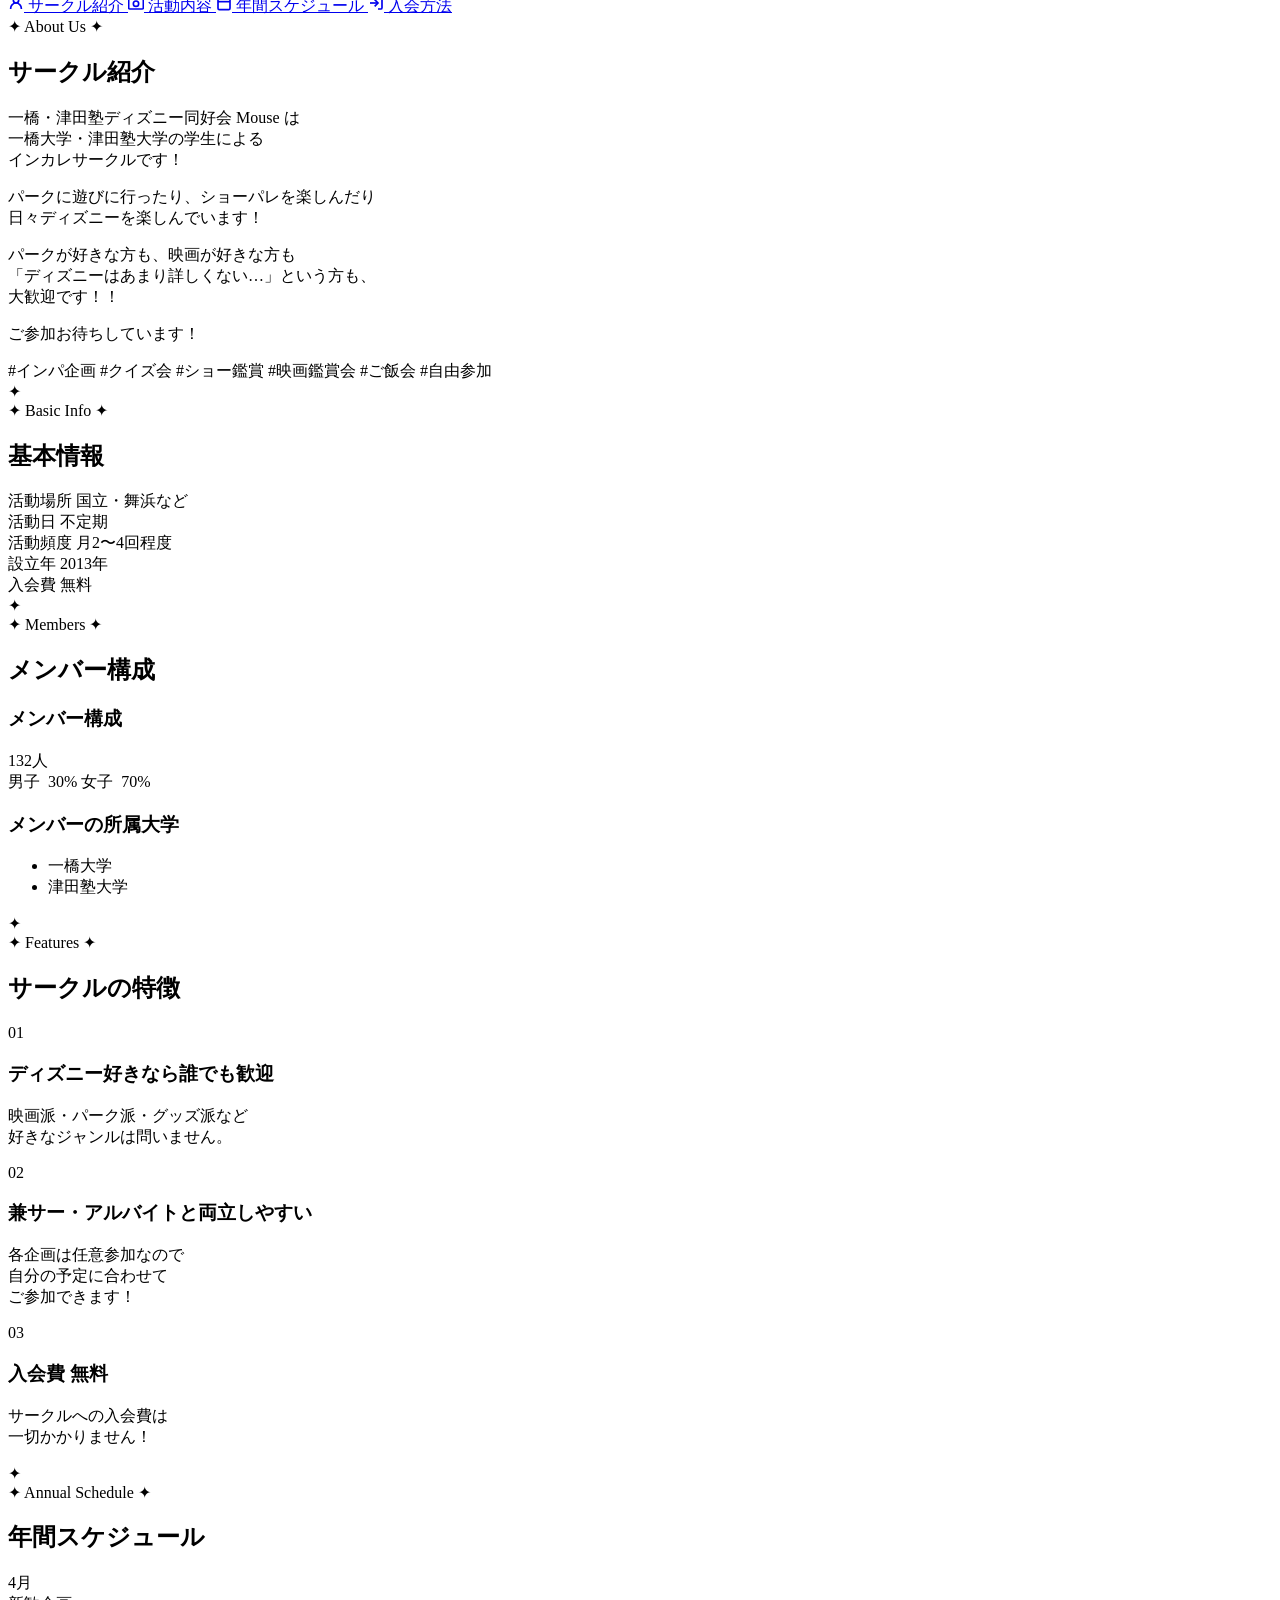
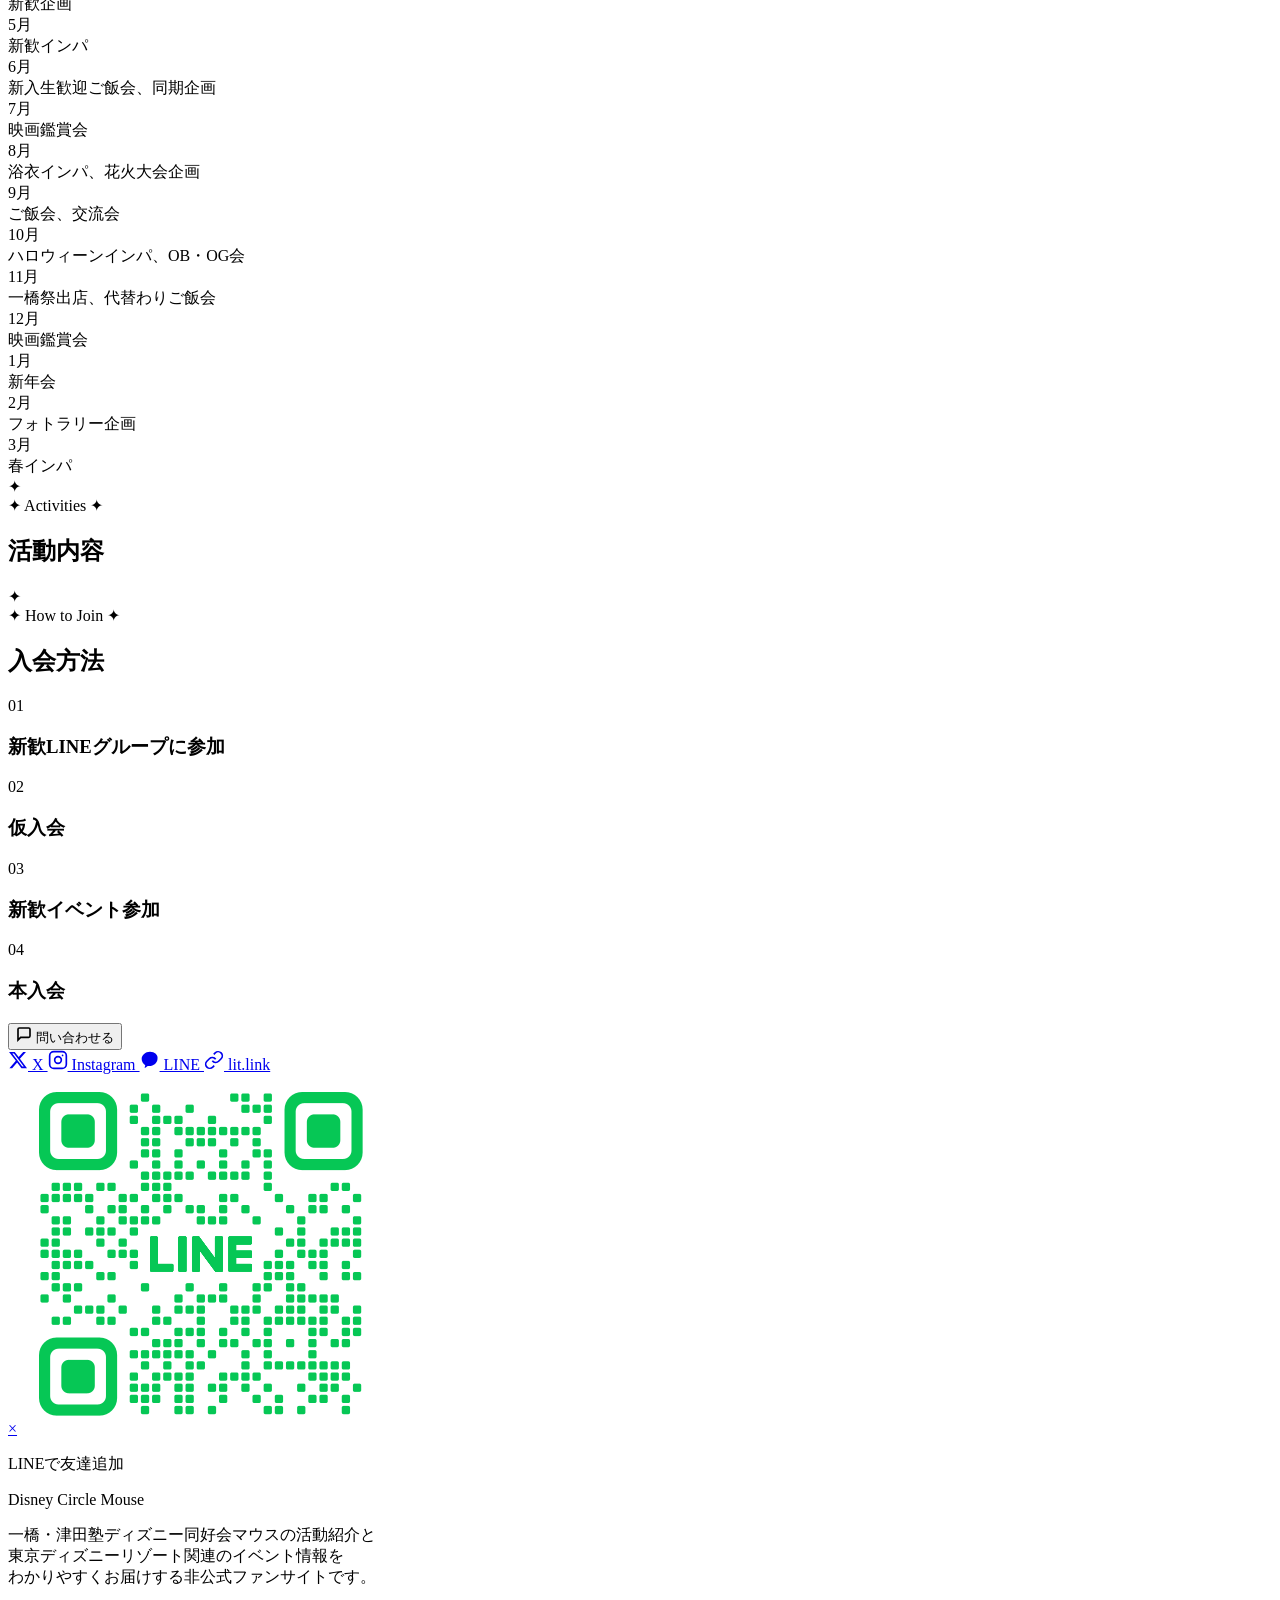
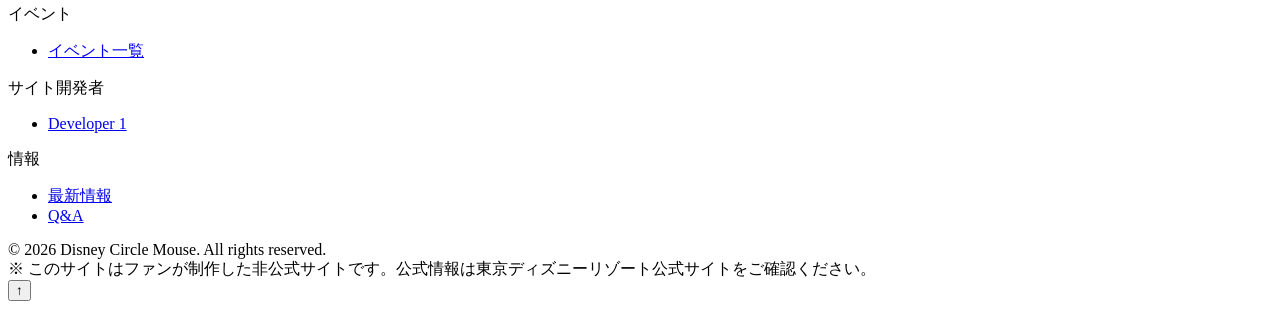
==== commit 14890ca8: "fix: remove ticket page and cleanup footer and events card display" ====
--- a/index.html
+++ b/index.html
@@ -33,7 +33,6 @@
       <li><a href="events.html">サークル企画</a></li>
       <li><a href="news.html">最新情報</a></li>
       <li><a href="faq.html">Q＆A</a></li>
-      <li><a href="ticket.html" class="nav-cta btn">チケット情報</a></li>
     </ul>
     <div class="hamburger" aria-label="メニュー">
       <span></span><span></span><span></span>
@@ -382,8 +381,8 @@
       <div>
         <div class="footer-col-title">情報</div>
         <ul class="footer-links">
-          <li><a href="ticket.html">チケット</a></li>
-          <li><a href="faq.html">Q＆A</a></li>
+          <li><a href="news.html">最新情報</a></li>
+          <li><a href="faq.html">Q&amp;A</a></li>
         </ul>
       </div>
     </div>
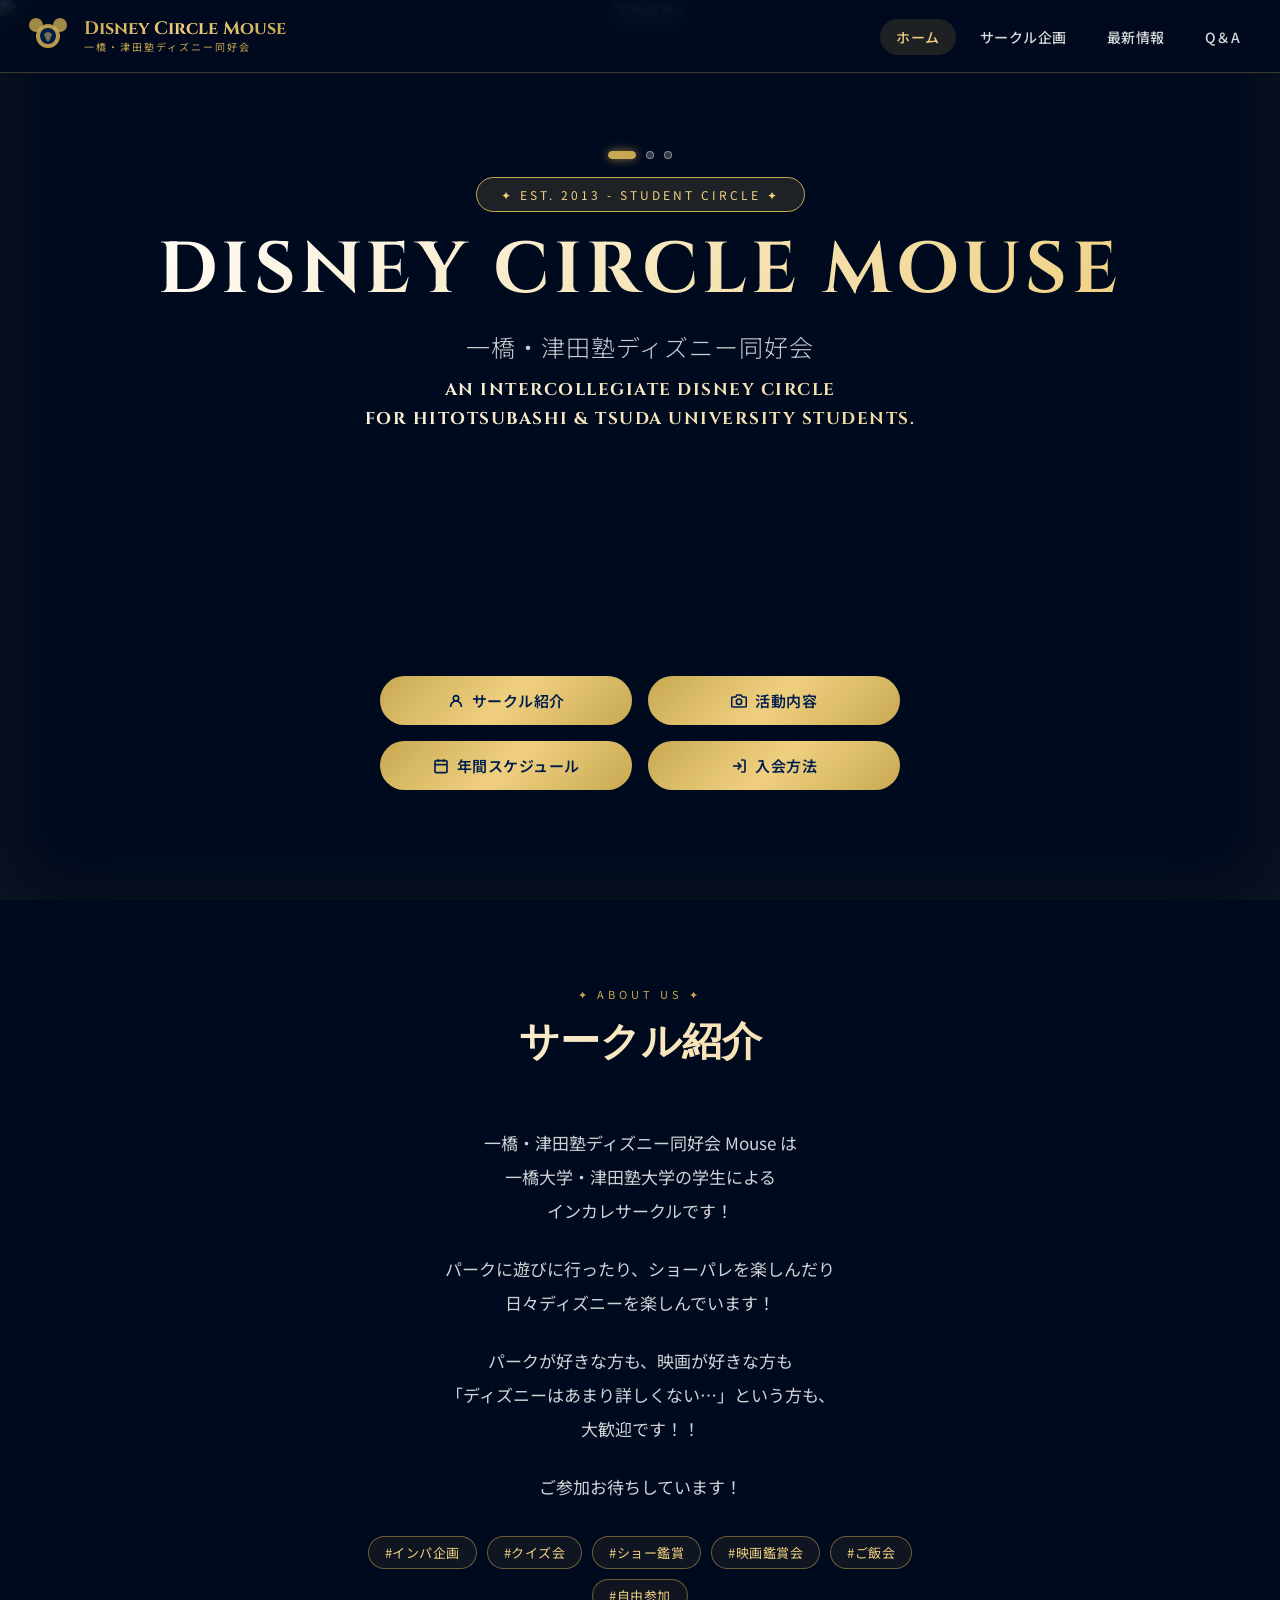
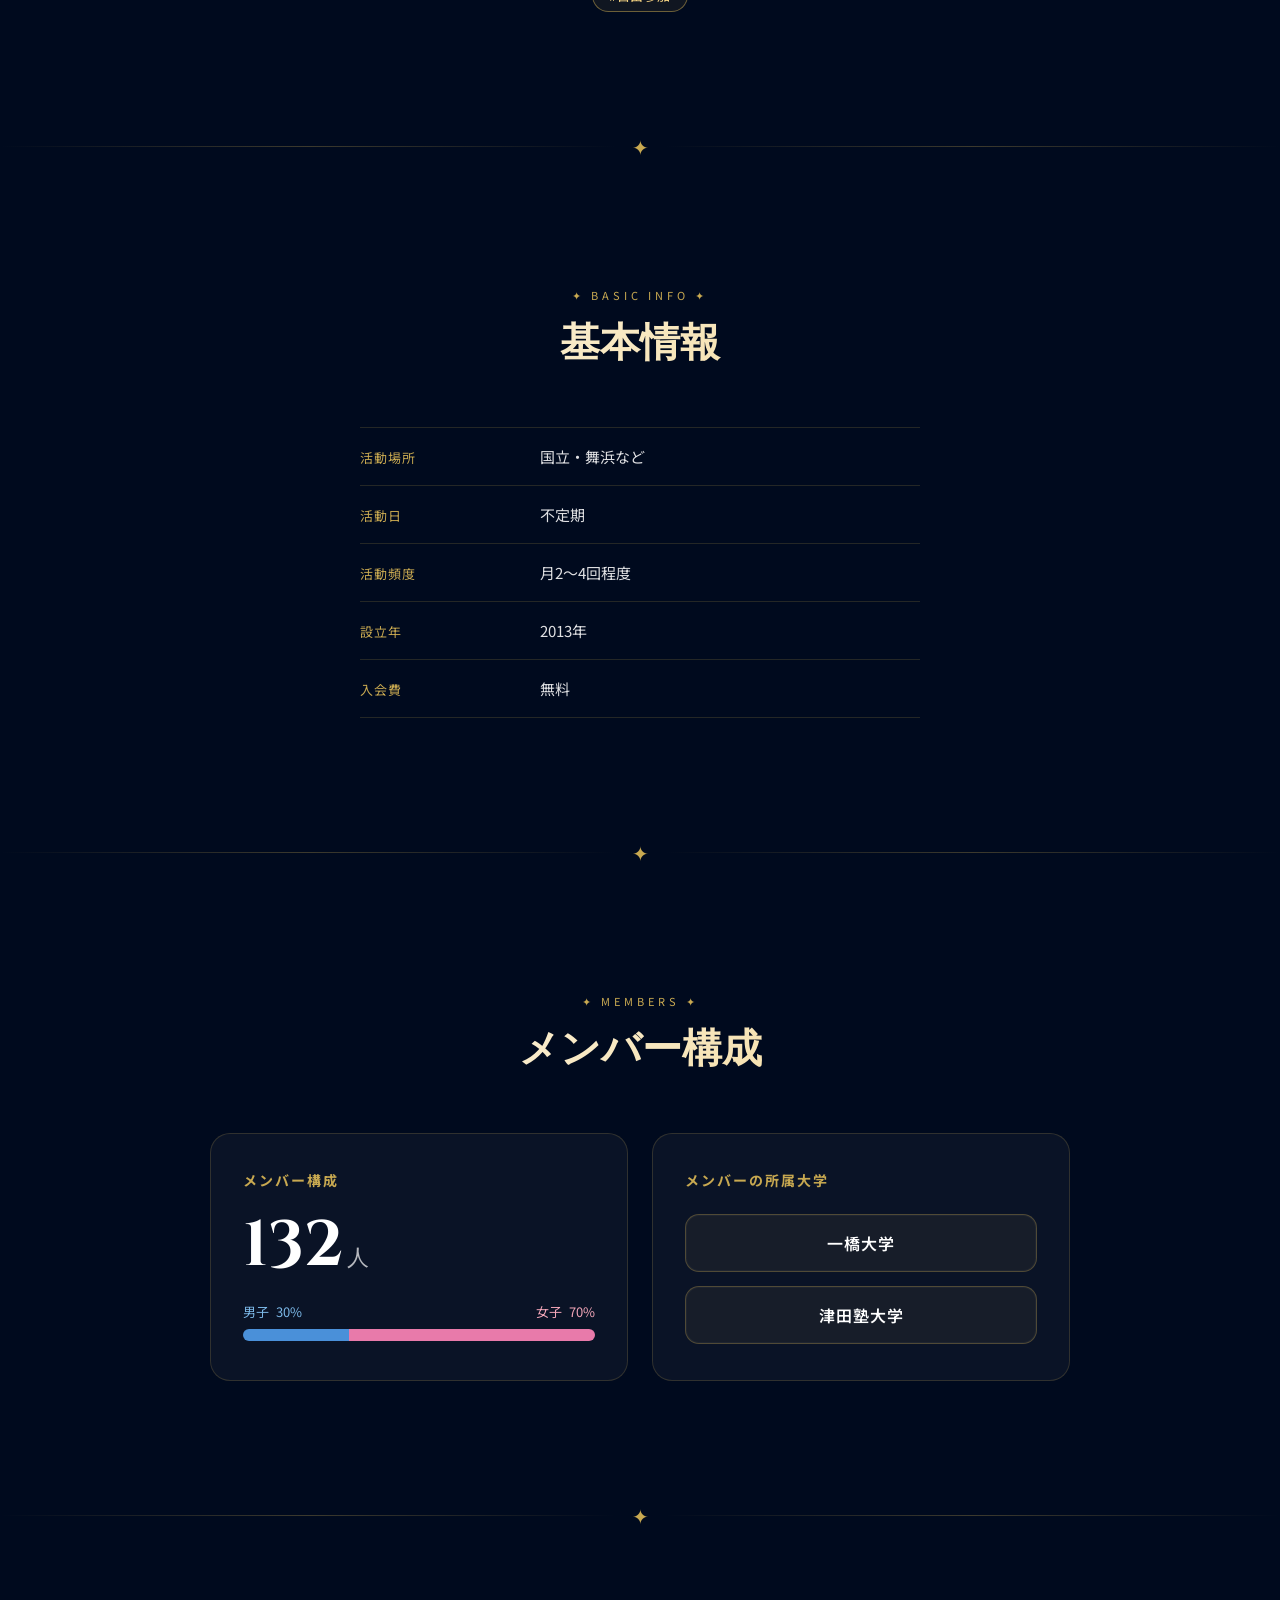
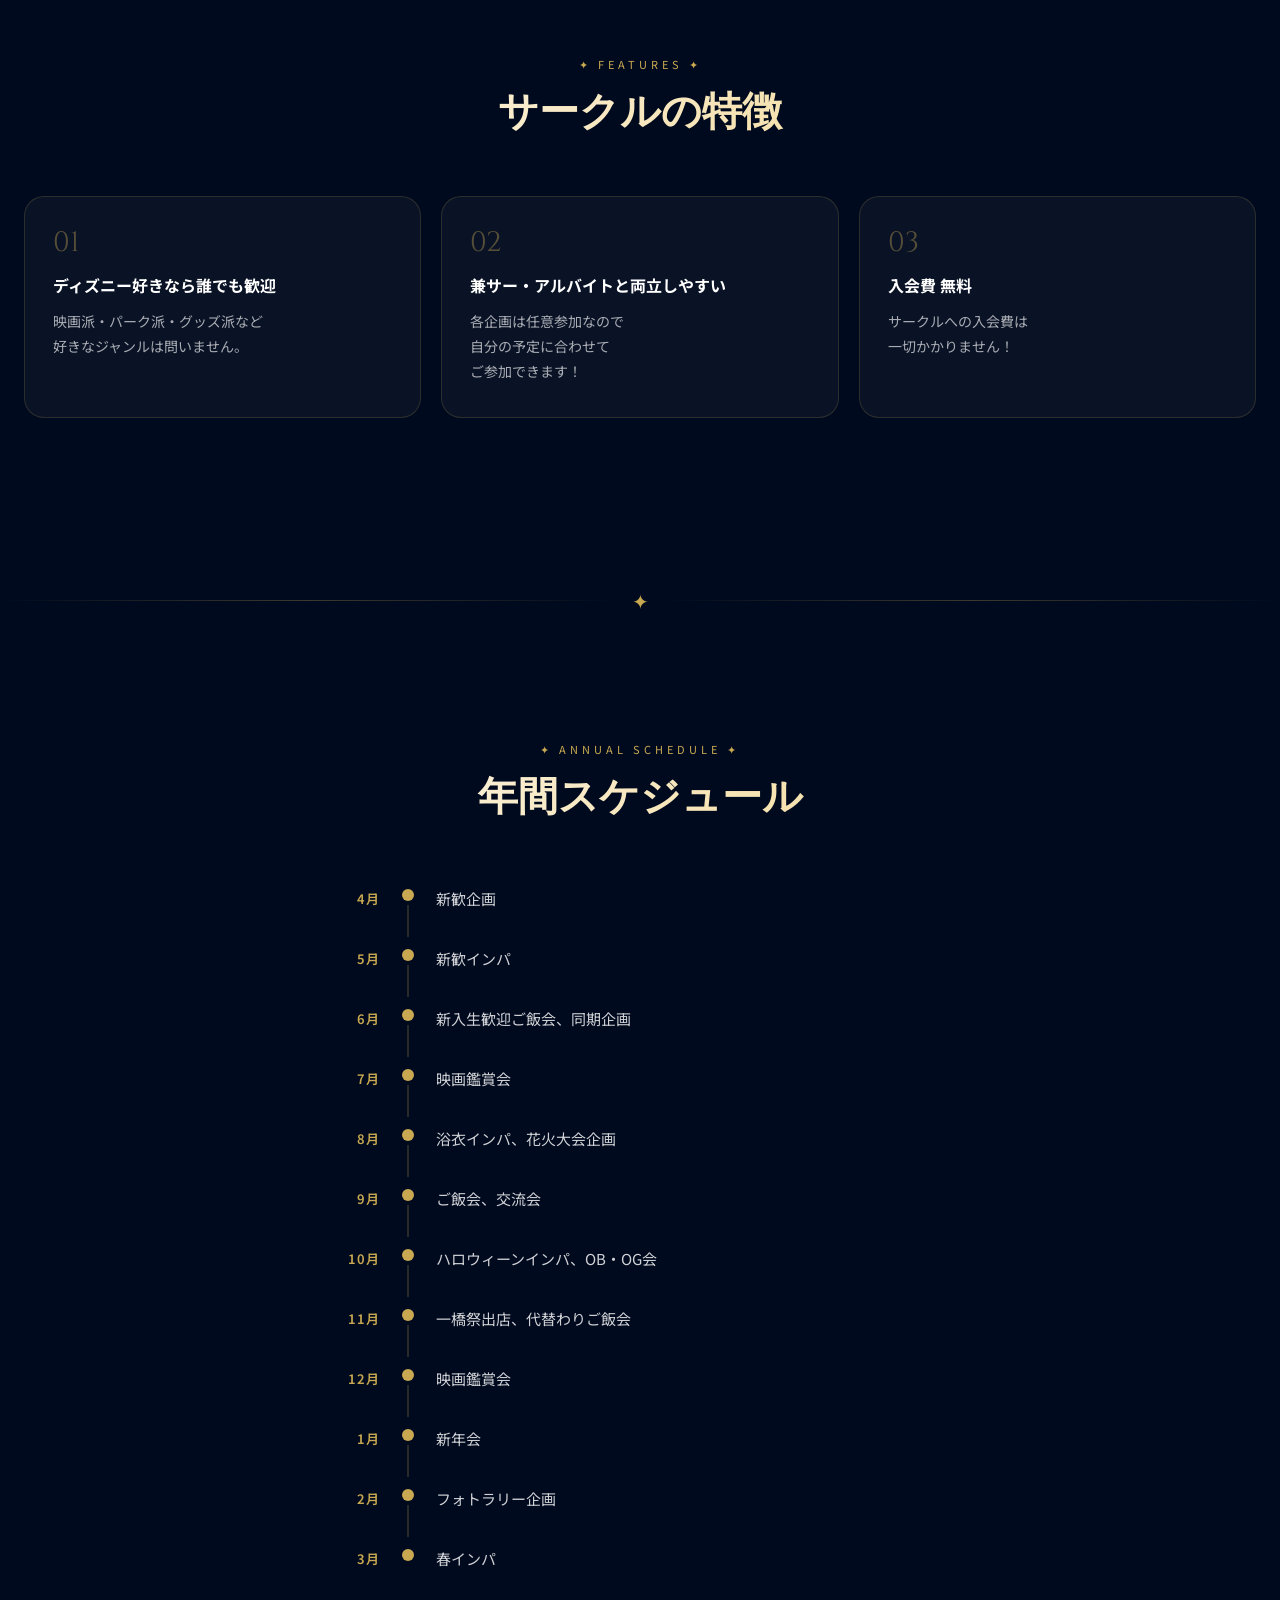
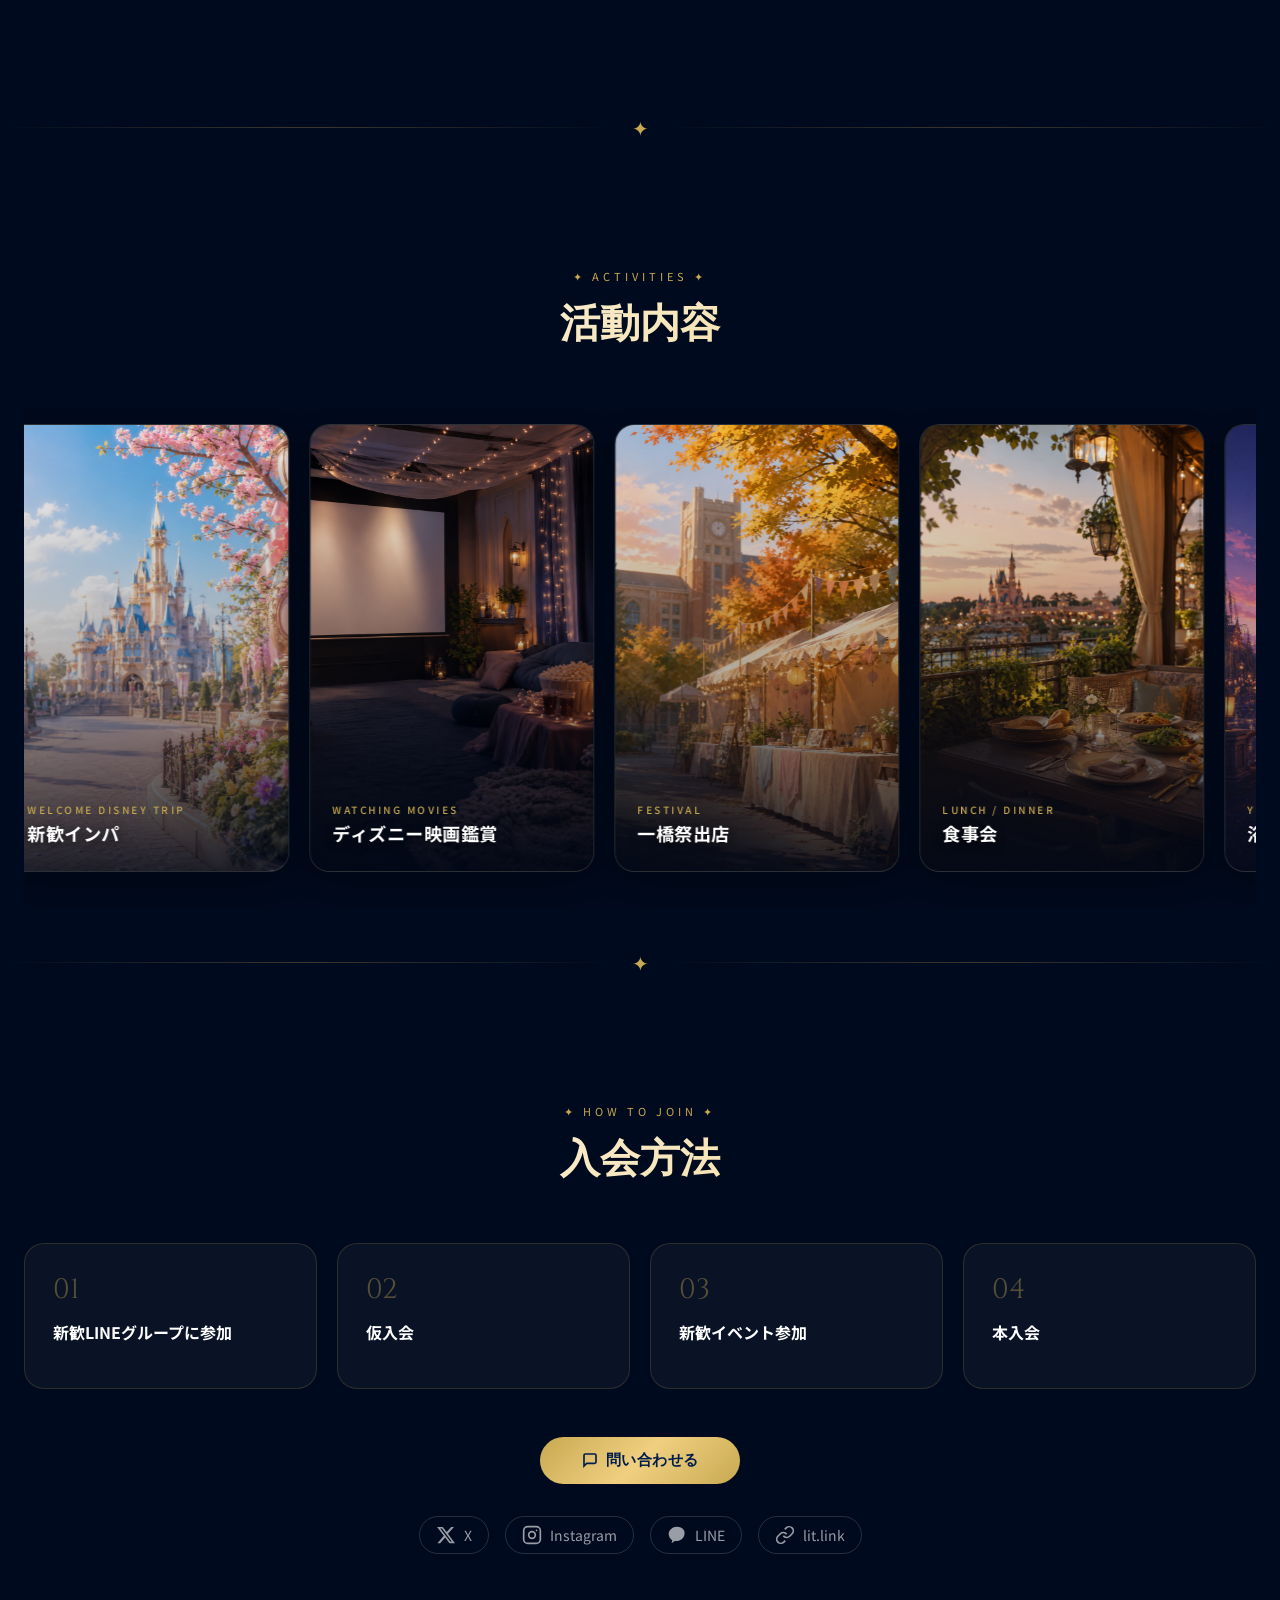
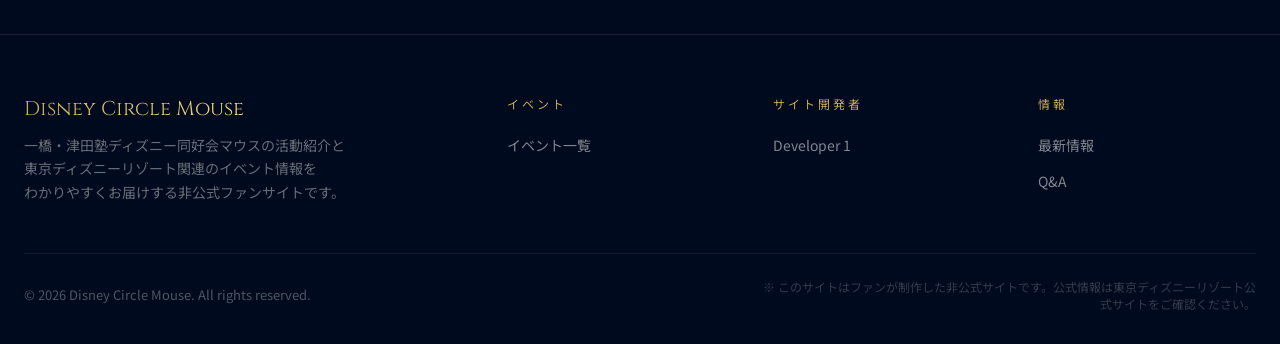
==== commit 87d6723e: "fix: update site content and image references - events.html: render real images on activity cards (c" ====
--- a/index.html
+++ b/index.html
@@ -48,7 +48,7 @@
   <div class="hero-slideshow" aria-label="ディズニーサークルスライドショー">
     <div class="slideshow-track">
       <div class="slide active">
-        <img src="images/pic1.jpg" alt="活動風景1">
+        <img src="images/pic1-1.png" alt="活動風景1">
       </div>
       <div class="slide">
         <img src="images/pic2.jpg" alt="活動風景2">
--- a/css/style.css
+++ b/css/style.css
@@ -0,0 +1,2278 @@
+@import url('https://fonts.googleapis.com/css2?family=Cinzel:wght@400;600;700&family=Noto+Sans+JP:wght@300;400;500;700&display=swap');
+
+:root {
+  --disney-navy: #001e4d;
+  --disney-blue: #0057b8;
+  --disney-gold: #c8a951;
+  --disney-gold-light: #f0d080;
+  --disney-white: #ffffff;
+  --disney-dark: #000a1e;
+  --disney-purple: #4a1c6b;
+  --disney-pink: #e91e8c;
+  --gradient-magic: linear-gradient(135deg, #001e4d 0%, #0a2e6e 50%, #001e4d 100%);
+  --gradient-gold: linear-gradient(135deg, #c8a951 0%, #f0d080 50%, #c8a951 100%);
+  --activity-card-width: 225px;
+  --activity-card-height: 360px;
+  --activity-carousel-gap: 20px;
+}
+
+@media (max-width: 360px) {
+  :root {
+    --activity-card-width: 210px;
+    --activity-card-height: 336px;
+  }
+}
+
+@media (min-width: 768px) {
+  :root {
+    --activity-card-width: 240px;
+    --activity-card-height: 384px;
+  }
+}
+
+@media (min-width: 1024px) {
+  :root {
+    --activity-card-width: 285px;
+    --activity-card-height: 448px;
+  }
+}
+
+@media (min-width: 1440px) {
+  :root {
+    --activity-card-width: 315px;
+    --activity-card-height: 496px;
+  }
+}
+
+* {
+  margin: 0;
+  padding: 0;
+  box-sizing: border-box;
+}
+
+html {
+  scroll-behavior: smooth;
+}
+
+body {
+  font-family: 'Noto Sans JP', sans-serif;
+  background-color: var(--disney-dark);
+  color: var(--disney-white);
+  overflow-x: hidden;
+}
+
+/* ===== STARS BACKGROUND ===== */
+.stars-bg {
+  position: fixed;
+  top: 0;
+  left: 0;
+  width: 100%;
+  height: 100%;
+  pointer-events: none;
+  z-index: 0;
+  overflow: hidden;
+}
+
+.star {
+  position: absolute;
+  background: white;
+  border-radius: 50%;
+  animation: twinkle var(--duration, 3s) ease-in-out infinite;
+  animation-delay: var(--delay, 0s);
+  opacity: 0;
+}
+
+@keyframes twinkle {
+  0%, 100% { opacity: 0; transform: scale(0.5); }
+  50% { opacity: 1; transform: scale(1); }
+}
+
+/* ===== NAVIGATION ===== */
+.navbar {
+  position: fixed;
+  top: 0;
+  left: 0;
+  right: 0;
+  z-index: 1000;
+  background: rgba(0, 10, 30, 0.85);
+  backdrop-filter: blur(12px);
+  border-bottom: 1px solid rgba(200, 169, 81, 0.3);
+  transition: all 0.3s ease;
+}
+
+.nav-container {
+  max-width: 1400px;
+  margin: 0 auto;
+  padding: 0 24px;
+  display: flex;
+  align-items: center;
+  justify-content: space-between;
+  height: 72px;
+}
+
+.nav-logo {
+  display: flex;
+  align-items: center;
+  gap: 12px;
+  text-decoration: none;
+}
+
+.nav-logo-icon {
+  width: 48px;
+  height: 48px;
+}
+
+.nav-logo-text {
+  font-family: 'Cinzel', serif;
+  font-size: 18px;
+  font-weight: 700;
+  background: var(--gradient-gold);
+  -webkit-background-clip: text;
+  -webkit-text-fill-color: transparent;
+  background-clip: text;
+  line-height: 1.2;
+}
+
+.nav-logo-sub {
+  font-family: 'Noto Sans JP', sans-serif;
+  font-size: 10px;
+  color: var(--disney-gold);
+  letter-spacing: 2px;
+  -webkit-text-fill-color: var(--disney-gold);
+}
+
+.nav-links {
+  display: flex;
+  align-items: center;
+  gap: 8px;
+  list-style: none;
+}
+
+.nav-links a {
+  color: rgba(255,255,255,0.85);
+  text-decoration: none;
+  font-size: 14px;
+  font-weight: 500;
+  padding: 8px 16px;
+  border-radius: 24px;
+  transition: all 0.3s ease;
+  letter-spacing: 0.5px;
+  position: relative;
+}
+
+.nav-links a:hover,
+.nav-links a.active {
+  color: var(--disney-gold-light);
+  background: rgba(200, 169, 81, 0.15);
+}
+
+.nav-cta {
+  background: var(--gradient-gold) !important;
+  color: var(--disney-navy) !important;
+  font-weight: 700 !important;
+  -webkit-text-fill-color: var(--disney-navy) !important;
+}
+
+.nav-cta:hover {
+  background: var(--disney-gold-light) !important;
+  transform: translateY(-1px);
+  box-shadow: 0 4px 20px rgba(200, 169, 81, 0.4);
+}
+
+.hamburger {
+  display: none;
+  flex-direction: column;
+  gap: 5px;
+  cursor: pointer;
+  padding: 8px;
+}
+
+.hamburger span {
+  display: block;
+  width: 24px;
+  height: 2px;
+  background: var(--disney-gold);
+  border-radius: 2px;
+  transition: all 0.3s ease;
+}
+
+/* ===== HERO SECTION ===== */
+.hero {
+  min-height: 100vh;
+  position: relative;
+  display: flex;
+  align-items: flex-end;
+  justify-content: center;
+  text-align: center;
+  overflow: hidden;
+}
+
+.hero-bg {
+  position: absolute;
+  inset: 0;
+  background: radial-gradient(ellipse at 50% 60%, #0d2d6b 0%, #001e4d 40%, #000a1e 100%);
+}
+
+
+.hero-fireworks {
+  position: absolute;
+  inset: 0;
+  pointer-events: none;
+}
+
+.hero-content {
+  position: relative;
+  z-index: 2;
+  padding: 100px 24px 110px;
+  width: 100%;
+}
+
+.hero-badge {
+  display: inline-block;
+  background: rgba(200, 169, 81, 0.15);
+  border: 1px solid var(--disney-gold);
+  color: var(--disney-gold-light);
+  font-size: 12px;
+  letter-spacing: 3px;
+  padding: 8px 24px;
+  border-radius: 24px;
+  margin-bottom: 24px;
+  text-transform: uppercase;
+}
+
+.hero-title {
+  font-family: 'Cinzel', serif;
+  font-size: clamp(32px, 6vw, 72px);
+  font-weight: 700;
+  line-height: 1.15;
+  letter-spacing: 0.06em;
+  text-transform: uppercase;
+  margin-bottom: 16px;
+  background: linear-gradient(135deg, #ffffff 0%, var(--disney-gold-light) 50%, #ffffff 100%);
+  -webkit-background-clip: text;
+  -webkit-text-fill-color: transparent;
+  background-clip: text;
+  text-shadow: none;
+  animation: shimmer 4s ease-in-out infinite;
+  background-size: 200% 100%;
+}
+
+@keyframes shimmer {
+  0% { background-position: -100% 0; }
+  100% { background-position: 100% 0; }
+}
+
+.hero-subtitle {
+  font-size: clamp(16px, 2.5vw, 24px);
+  color: rgba(255,255,255,0.8);
+  margin-bottom: 12px;
+  font-weight: 300;
+  letter-spacing: 1px;
+}
+
+.hero-tagline {
+  font-family: 'Cinzel', serif;
+  font-size: clamp(14px, 1.8vw, 17px);
+  font-weight: 700;
+  line-height: 1.7;
+  letter-spacing: 1.5px;
+  margin-bottom: 16px;
+  text-transform: uppercase;
+  background: linear-gradient(135deg, #ffffff 0%, var(--disney-gold-light) 50%, #ffffff 100%);
+  -webkit-background-clip: text;
+  -webkit-text-fill-color: transparent;
+  background-clip: text;
+  text-shadow: none;
+  animation: shimmer 4s ease-in-out infinite;
+  background-size: 200% 100%;
+}
+
+.hero-description {
+  font-size: clamp(13px, 1.6vw, 15px);
+  color: rgba(255, 255, 255, 0.78);
+  line-height: 1.8;
+  max-width: 640px;
+  margin: 0 auto 48px;
+  letter-spacing: 0.5px;
+}
+
+.hero-buttons {
+  display: grid;
+  grid-template-columns: 1fr 1fr;
+  gap: 16px;
+  max-width: 520px;
+  margin: 0 auto;
+}
+
+.hero-buttons .btn {
+  width: 100%;
+  justify-content: center;
+}
+
+/* ===== Smooth-scroll anchor offsets ===== */
+#about,
+#features,
+#schedule,
+#activities,
+#howtojoin {
+  scroll-margin-top: 100px;
+}
+
+/* ===== BUTTONS ===== */
+.btn {
+  display: inline-flex;
+  align-items: center;
+  gap: 8px;
+  padding: 14px 32px;
+  border-radius: 40px;
+  font-size: 15px;
+  font-weight: 600;
+  text-decoration: none;
+  cursor: pointer;
+  border: none;
+  transition: all 0.3s ease;
+  letter-spacing: 0.5px;
+}
+
+.btn-primary {
+  background: var(--gradient-gold);
+  color: var(--disney-navy);
+}
+
+.btn-primary:hover {
+  transform: translateY(-2px);
+  box-shadow: 0 8px 32px rgba(200, 169, 81, 0.5);
+}
+
+.btn-secondary {
+  background: transparent;
+  color: var(--disney-white);
+  border: 2px solid rgba(255,255,255,0.4);
+}
+
+.btn-secondary:hover {
+  border-color: var(--disney-gold);
+  color: var(--disney-gold-light);
+  background: rgba(200, 169, 81, 0.1);
+}
+
+/* ===== COUNTDOWN ===== */
+.countdown-section {
+  padding: 60px 24px;
+  position: relative;
+  z-index: 1;
+}
+
+.countdown-wrapper {
+  max-width: 900px;
+  margin: 0 auto;
+  background: rgba(255,255,255,0.04);
+  border: 1px solid rgba(200, 169, 81, 0.25);
+  border-radius: 24px;
+  padding: 48px;
+  text-align: center;
+  position: relative;
+  overflow: hidden;
+}
+
+.countdown-wrapper::before {
+  content: '';
+  position: absolute;
+  inset: 0;
+  background: radial-gradient(ellipse at 50% 0%, rgba(200, 169, 81, 0.08) 0%, transparent 70%);
+  pointer-events: none;
+}
+
+.countdown-label {
+  font-size: 12px;
+  letter-spacing: 4px;
+  color: var(--disney-gold);
+  text-transform: uppercase;
+  margin-bottom: 8px;
+}
+
+.countdown-event-name {
+  font-family: 'Cinzel', serif;
+  font-size: clamp(20px, 4vw, 32px);
+  margin-bottom: 40px;
+  color: white;
+}
+
+.countdown-grid {
+  display: flex;
+  justify-content: center;
+  gap: 24px;
+  flex-wrap: wrap;
+}
+
+.countdown-item {
+  display: flex;
+  flex-direction: column;
+  align-items: center;
+  min-width: 90px;
+}
+
+.countdown-number {
+  font-family: 'Cinzel', serif;
+  font-size: clamp(40px, 8vw, 72px);
+  font-weight: 700;
+  background: var(--gradient-gold);
+  -webkit-background-clip: text;
+  -webkit-text-fill-color: transparent;
+  background-clip: text;
+  line-height: 1;
+  min-width: 80px;
+  text-align: center;
+}
+
+.countdown-unit {
+  font-size: 11px;
+  letter-spacing: 3px;
+  color: rgba(255,255,255,0.5);
+  text-transform: uppercase;
+  margin-top: 8px;
+}
+
+.countdown-separator {
+  font-family: 'Cinzel', serif;
+  font-size: 48px;
+  color: var(--disney-gold);
+  line-height: 72px;
+  opacity: 0.5;
+}
+
+/* ===== SECTION COMMON ===== */
+.section {
+  padding: 80px 24px;
+  position: relative;
+  z-index: 1;
+}
+
+.section-header {
+  text-align: center;
+  margin-bottom: 56px;
+}
+
+.section-tag {
+  display: inline-block;
+  font-size: 11px;
+  letter-spacing: 4px;
+  color: var(--disney-gold);
+  text-transform: uppercase;
+  margin-bottom: 12px;
+}
+
+.section-title {
+  font-family: 'Cinzel', serif;
+  font-size: clamp(24px, 4vw, 40px);
+  font-weight: 700;
+  margin-bottom: 16px;
+  background: linear-gradient(135deg, #ffffff, var(--disney-gold-light));
+  -webkit-background-clip: text;
+  -webkit-text-fill-color: transparent;
+  background-clip: text;
+}
+
+.section-desc {
+  color: rgba(255,255,255,0.6);
+  font-size: 16px;
+  max-width: 560px;
+  margin: 0 auto;
+  line-height: 1.7;
+}
+
+.container {
+  max-width: 1300px;
+  margin: 0 auto;
+}
+
+/* ===== EVENT CARDS ===== */
+.events-grid {
+  display: grid;
+  grid-template-columns: repeat(auto-fill, minmax(340px, 1fr));
+  gap: 28px;
+}
+
+.event-card {
+  background: rgba(255,255,255,0.04);
+  border: 1px solid rgba(255,255,255,0.1);
+  border-radius: 20px;
+  overflow: hidden;
+  transition: all 0.4s ease;
+  cursor: pointer;
+  text-decoration: none;
+  color: inherit;
+  display: block;
+}
+
+.event-card:hover {
+  border-color: rgba(200, 169, 81, 0.5);
+  transform: translateY(-6px);
+  box-shadow: 0 20px 60px rgba(0, 0, 0, 0.5), 0 0 0 1px rgba(200, 169, 81, 0.2);
+}
+
+.event-card-image {
+  width: 100%;
+  height: 220px;
+  object-fit: cover;
+  display: block;
+  position: relative;
+}
+
+.event-card-image-placeholder {
+  width: 100%;
+  height: 220px;
+  display: flex;
+  align-items: center;
+  justify-content: center;
+  font-size: 80px;
+  background: var(--bg-gradient, linear-gradient(135deg, #1a0d3b, #2d1b6b));
+}
+
+.event-card-body {
+  padding: 24px;
+}
+
+.event-card-season {
+  font-size: 11px;
+  letter-spacing: 3px;
+  color: var(--disney-gold);
+  text-transform: uppercase;
+  margin-bottom: 8px;
+}
+
+.event-card-title {
+  font-family: 'Cinzel', serif;
+  font-size: 20px;
+  font-weight: 600;
+  margin-bottom: 10px;
+  line-height: 1.3;
+}
+
+.event-card-desc {
+  font-size: 14px;
+  color: rgba(255,255,255,0.6);
+  line-height: 1.7;
+  margin-bottom: 20px;
+}
+
+.event-card-footer {
+  display: flex;
+  align-items: center;
+  justify-content: space-between;
+  padding-top: 16px;
+  border-top: 1px solid rgba(255,255,255,0.08);
+}
+
+.event-card-date {
+  display: flex;
+  align-items: center;
+  gap: 8px;
+  font-size: 13px;
+  color: rgba(255,255,255,0.5);
+}
+
+.event-card-date svg {
+  width: 14px;
+  height: 14px;
+  opacity: 0.5;
+}
+
+.event-card-tag {
+  font-size: 11px;
+  padding: 4px 12px;
+  border-radius: 12px;
+  font-weight: 600;
+  letter-spacing: 0.5px;
+}
+
+.tag-upcoming { background: rgba(200, 169, 81, 0.2); color: var(--disney-gold-light); }
+.tag-ongoing { background: rgba(46, 196, 100, 0.2); color: #5ee89a; }
+.tag-ended { background: rgba(255,255,255,0.1); color: rgba(255,255,255,0.4); }
+
+/* ===== SWEETS SECTION ===== */
+.sweets-grid {
+  display: grid;
+  grid-template-columns: repeat(auto-fill, minmax(220px, 1fr));
+  gap: 24px;
+}
+
+.sweet-card {
+  background: rgba(255,255,255,0.04);
+  border: 1px solid rgba(255,255,255,0.08);
+  border-radius: 16px;
+  overflow: hidden;
+  text-align: center;
+  transition: all 0.3s ease;
+  cursor: pointer;
+}
+
+.sweet-card:hover {
+  border-color: rgba(233, 30, 140, 0.4);
+  transform: translateY(-4px);
+  box-shadow: 0 12px 40px rgba(233, 30, 140, 0.15);
+}
+
+.sweet-card-emoji {
+  font-size: 64px;
+  padding: 32px 16px 16px;
+  display: block;
+  background: linear-gradient(135deg, rgba(74, 28, 107, 0.5), rgba(233, 30, 140, 0.2));
+}
+
+.sweet-card-body {
+  padding: 16px;
+}
+
+.sweet-card-name {
+  font-size: 15px;
+  font-weight: 700;
+  margin-bottom: 6px;
+}
+
+.sweet-card-price {
+  font-size: 13px;
+  color: var(--disney-gold);
+  margin-bottom: 8px;
+}
+
+.sweet-card-event {
+  font-size: 11px;
+  color: rgba(255,255,255,0.4);
+  letter-spacing: 1px;
+}
+
+/* ===== CALENDAR ===== */
+.calendar-wrapper {
+  background: rgba(255,255,255,0.03);
+  border: 1px solid rgba(200, 169, 81, 0.2);
+  border-radius: 24px;
+  overflow: hidden;
+}
+
+.calendar-header {
+  display: flex;
+  align-items: center;
+  justify-content: space-between;
+  padding: 24px 32px;
+  background: rgba(200, 169, 81, 0.08);
+  border-bottom: 1px solid rgba(200, 169, 81, 0.2);
+}
+
+.calendar-nav {
+  background: transparent;
+  border: 1px solid rgba(200, 169, 81, 0.4);
+  color: var(--disney-gold);
+  width: 40px;
+  height: 40px;
+  border-radius: 50%;
+  cursor: pointer;
+  font-size: 18px;
+  display: flex;
+  align-items: center;
+  justify-content: center;
+  transition: all 0.2s ease;
+}
+
+.calendar-nav:hover {
+  background: rgba(200, 169, 81, 0.2);
+}
+
+.calendar-month-title {
+  font-family: 'Cinzel', serif;
+  font-size: 22px;
+  color: white;
+}
+
+.calendar-grid {
+  padding: 24px 32px 32px;
+}
+
+.calendar-weekdays {
+  display: grid;
+  grid-template-columns: repeat(7, 1fr);
+  gap: 4px;
+  margin-bottom: 8px;
+}
+
+.calendar-weekday {
+  text-align: center;
+  font-size: 12px;
+  letter-spacing: 1px;
+  color: rgba(255,255,255,0.4);
+  padding: 8px 0;
+}
+
+.calendar-days {
+  display: grid;
+  grid-template-columns: repeat(7, 1fr);
+  gap: 4px;
+}
+
+.calendar-day {
+  aspect-ratio: 1;
+  display: flex;
+  flex-direction: column;
+  align-items: center;
+  justify-content: center;
+  border-radius: 8px;
+  font-size: 14px;
+  cursor: pointer;
+  transition: all 0.2s ease;
+  position: relative;
+  padding: 4px;
+  gap: 2px;
+}
+
+.calendar-day:hover {
+  background: rgba(255,255,255,0.08);
+}
+
+.calendar-day.has-event {
+  background: rgba(200, 169, 81, 0.12);
+  border: 1px solid rgba(200, 169, 81, 0.3);
+}
+
+.calendar-day.has-event:hover {
+  background: rgba(200, 169, 81, 0.2);
+}
+
+.calendar-day.today {
+  background: var(--disney-blue);
+  font-weight: 700;
+}
+
+.calendar-day.empty {
+  opacity: 0.2;
+  cursor: default;
+}
+
+.calendar-day-num {
+  font-size: 13px;
+  line-height: 1;
+}
+
+.calendar-day-dot {
+  width: 5px;
+  height: 5px;
+  border-radius: 50%;
+  background: var(--disney-gold);
+  flex-shrink: 0;
+}
+
+.calendar-legend {
+  padding: 16px 32px 24px;
+  display: flex;
+  gap: 24px;
+  flex-wrap: wrap;
+}
+
+.legend-item {
+  display: flex;
+  align-items: center;
+  gap: 8px;
+  font-size: 13px;
+  color: rgba(255,255,255,0.6);
+}
+
+.legend-dot {
+  width: 10px;
+  height: 10px;
+  border-radius: 50%;
+}
+
+/* ===== MODAL ===== */
+.modal-overlay {
+  position: fixed;
+  inset: 0;
+  background: rgba(0,0,0,0.85);
+  z-index: 2000;
+  display: flex;
+  align-items: center;
+  justify-content: center;
+  padding: 24px;
+  opacity: 0;
+  visibility: hidden;
+  transition: all 0.3s ease;
+  backdrop-filter: blur(8px);
+}
+
+.modal-overlay.active {
+  opacity: 1;
+  visibility: visible;
+}
+
+.modal {
+  background: #071530;
+  border: 1px solid rgba(200, 169, 81, 0.3);
+  border-radius: 24px;
+  max-width: 640px;
+  width: 100%;
+  max-height: 85vh;
+  overflow-y: auto;
+  transform: scale(0.9) translateY(20px);
+  transition: all 0.3s ease;
+}
+
+.modal-overlay.active .modal {
+  transform: scale(1) translateY(0);
+}
+
+.modal-hero {
+  height: 200px;
+  display: flex;
+  align-items: center;
+  justify-content: center;
+  font-size: 80px;
+  background: var(--bg-gradient, linear-gradient(135deg, #1a0d3b, #2d1b6b));
+  position: relative;
+}
+
+.modal-close {
+  position: absolute;
+  top: 16px;
+  right: 16px;
+  width: 36px;
+  height: 36px;
+  background: rgba(0,0,0,0.5);
+  border: none;
+  border-radius: 50%;
+  color: white;
+  font-size: 20px;
+  cursor: pointer;
+  display: flex;
+  align-items: center;
+  justify-content: center;
+  transition: background 0.2s;
+}
+
+.modal-close:hover {
+  background: rgba(255,255,255,0.2);
+}
+
+.modal-body {
+  padding: 32px;
+}
+
+.modal-season {
+  font-size: 11px;
+  letter-spacing: 3px;
+  color: var(--disney-gold);
+  text-transform: uppercase;
+  margin-bottom: 8px;
+}
+
+.modal-title {
+  font-family: 'Cinzel', serif;
+  font-size: 28px;
+  margin-bottom: 16px;
+}
+
+.modal-desc {
+  color: rgba(255,255,255,0.7);
+  line-height: 1.8;
+  margin-bottom: 24px;
+  font-size: 15px;
+}
+
+.modal-info-grid {
+  display: grid;
+  grid-template-columns: 1fr 1fr;
+  gap: 16px;
+  margin-bottom: 28px;
+}
+
+.modal-info-item {
+  background: rgba(255,255,255,0.04);
+  border: 1px solid rgba(255,255,255,0.08);
+  border-radius: 12px;
+  padding: 16px;
+}
+
+.modal-info-label {
+  font-size: 11px;
+  letter-spacing: 2px;
+  color: rgba(255,255,255,0.4);
+  text-transform: uppercase;
+  margin-bottom: 6px;
+}
+
+.modal-info-value {
+  font-size: 15px;
+  font-weight: 600;
+  color: var(--disney-gold-light);
+}
+
+.modal-highlights {
+  margin-bottom: 28px;
+}
+
+.modal-highlights h4 {
+  font-size: 13px;
+  letter-spacing: 2px;
+  color: rgba(255,255,255,0.5);
+  text-transform: uppercase;
+  margin-bottom: 12px;
+}
+
+.modal-highlight-list {
+  list-style: none;
+  display: flex;
+  flex-direction: column;
+  gap: 10px;
+}
+
+.modal-highlight-list li {
+  display: flex;
+  align-items: flex-start;
+  gap: 10px;
+  font-size: 14px;
+  color: rgba(255,255,255,0.75);
+}
+
+.modal-highlight-list li::before {
+  content: '✦';
+  color: var(--disney-gold);
+  flex-shrink: 0;
+  margin-top: 1px;
+}
+
+/* ===== FOOTER ===== */
+.footer {
+  background: #000a1e;
+  border-top: 1px solid rgba(200, 169, 81, 0.15);
+  padding: 60px 24px 32px;
+  position: relative;
+  z-index: 1;
+}
+
+.footer-container {
+  max-width: 1300px;
+  margin: 0 auto;
+}
+
+.footer-top {
+  display: grid;
+  grid-template-columns: 2fr 1fr 1fr 1fr;
+  gap: 48px;
+  margin-bottom: 48px;
+}
+
+.footer-brand-name {
+  font-family: 'Cinzel', serif;
+  font-size: 20px;
+  background: var(--gradient-gold);
+  -webkit-background-clip: text;
+  -webkit-text-fill-color: transparent;
+  background-clip: text;
+  margin-bottom: 12px;
+}
+
+.footer-brand-desc {
+  font-size: 14px;
+  color: rgba(255,255,255,0.4);
+  line-height: 1.7;
+  max-width: 420px;
+}
+
+.footer-col-title {
+  font-size: 12px;
+  letter-spacing: 3px;
+  color: var(--disney-gold);
+  text-transform: uppercase;
+  margin-bottom: 20px;
+}
+
+.footer-links {
+  list-style: none;
+  display: flex;
+  flex-direction: column;
+  gap: 12px;
+}
+
+.footer-links a {
+  color: rgba(255,255,255,0.5);
+  text-decoration: none;
+  font-size: 14px;
+  transition: color 0.2s ease;
+}
+
+.footer-links a:hover {
+  color: var(--disney-gold-light);
+}
+
+.footer-bottom {
+  padding-top: 24px;
+  border-top: 1px solid rgba(255,255,255,0.08);
+  display: flex;
+  align-items: center;
+  justify-content: space-between;
+  flex-wrap: wrap;
+  gap: 12px;
+}
+
+.footer-copyright {
+  font-size: 13px;
+  color: rgba(255,255,255,0.3);
+}
+
+.footer-disclaimer {
+  font-size: 12px;
+  color: rgba(255,255,255,0.2);
+  max-width: 500px;
+  text-align: right;
+}
+
+/* ===== SPARKLE ANIMATION ===== */
+@keyframes sparkle-float {
+  0% { transform: translate(0,0) rotate(0deg) scale(1); opacity: 1; }
+  100% { transform: translate(var(--tx,30px), var(--ty,-80px)) rotate(360deg) scale(0); opacity: 0; }
+}
+
+.sparkle {
+  position: absolute;
+  pointer-events: none;
+  animation: sparkle-float 1.5s ease-out forwards;
+  font-size: 16px;
+}
+
+/* ===== SCROLL ANIMATIONS ===== */
+.fade-up {
+  opacity: 0;
+  transform: translateY(30px);
+  transition: opacity 0.7s ease, transform 0.7s ease;
+}
+
+.fade-up.visible {
+  opacity: 1;
+  transform: translateY(0);
+}
+
+/* ===== ABOUT ===== */
+.about-body {
+  max-width: 640px;
+  margin: 0 auto;
+  text-align: center;
+}
+
+.about-text {
+  color: rgba(255,255,255,0.82);
+  font-size: clamp(15px, 1.8vw, 17px);
+  line-height: 2;
+  margin-bottom: 24px;
+}
+
+.about-tags {
+  display: flex;
+  flex-wrap: wrap;
+  gap: 10px;
+  justify-content: center;
+  margin-top: 32px;
+}
+
+.about-tag {
+  display: inline-block;
+  padding: 6px 16px;
+  border-radius: 20px;
+  border: 1px solid rgba(200,169,81,0.5);
+  color: var(--disney-gold-light);
+  font-size: 13px;
+  letter-spacing: 0.5px;
+  background: rgba(200,169,81,0.08);
+}
+
+/* ===== BASIC INFO ===== */
+.info-list {
+  max-width: 560px;
+  margin: 0 auto;
+}
+
+.info-item {
+  display: flex;
+  align-items: baseline;
+  gap: 20px;
+  padding: 18px 0;
+  border-top: 1px solid rgba(200,169,81,0.18);
+}
+
+.info-item:last-child {
+  border-bottom: 1px solid rgba(200,169,81,0.18);
+}
+
+.info-label {
+  flex: 0 0 160px;
+  font-size: 13px;
+  letter-spacing: 1px;
+  color: var(--disney-gold);
+  text-transform: none;
+}
+
+.info-value {
+  color: rgba(255,255,255,0.88);
+  font-size: 15px;
+  display: flex;
+  flex-wrap: wrap;
+  align-items: baseline;
+  gap: 10px;
+}
+
+.info-note {
+  font-size: 12px;
+  color: rgba(255,255,255,0.5);
+}
+
+/* ===== MEMBERS ===== */
+.members-panels {
+  display: grid;
+  grid-template-columns: 1fr 1fr;
+  align-items: stretch;
+  gap: 24px;
+  max-width: 860px;
+  margin: 0 auto;
+}
+
+.member-panel {
+  background: rgba(255,255,255,0.04);
+  border: 1px solid rgba(200,169,81,0.2);
+  border-radius: 20px;
+  padding: 36px 32px;
+}
+
+.member-panel-title {
+  font-size: 14px;
+  letter-spacing: 2px;
+  color: var(--disney-gold);
+  text-transform: uppercase;
+  margin-bottom: 24px;
+}
+
+.member-count {
+  font-family: 'Cinzel', serif;
+  font-size: 64px;
+  font-weight: 700;
+  color: #fff;
+  line-height: 1;
+  margin-bottom: 24px;
+}
+
+.member-count-unit {
+  font-size: 22px;
+  font-weight: 400;
+  margin-left: 4px;
+  color: rgba(255,255,255,0.7);
+}
+
+.gender-bar-labels {
+  display: flex;
+  justify-content: space-between;
+  margin-bottom: 8px;
+  font-size: 13px;
+}
+
+.gender-label-m { color: #7cb9e8; }
+.gender-label-f { color: #f4a7b9; }
+
+.gender-bar {
+  display: flex;
+  height: 12px;
+  border-radius: 6px;
+  overflow: hidden;
+}
+
+.gender-bar-m {
+  background: #4a90d9;
+}
+
+.gender-bar-f {
+  background: #e87aaa;
+}
+
+.incircle-badge {
+  display: inline-block;
+  background: var(--gradient-gold);
+  color: var(--disney-navy);
+  font-size: 13px;
+  font-weight: 700;
+  letter-spacing: 2px;
+  padding: 6px 18px;
+  border-radius: 20px;
+  margin-bottom: 28px;
+}
+
+.univ-bar-group {
+  margin-bottom: 20px;
+}
+
+.univ-bar-header {
+  display: flex;
+  align-items: baseline;
+  gap: 8px;
+  margin-bottom: 8px;
+  font-size: 13px;
+}
+
+.univ-bar-cat {
+  color: rgba(255,255,255,0.8);
+  font-weight: 600;
+}
+
+.univ-bar-sub {
+  color: rgba(255,255,255,0.5);
+  flex: 1;
+}
+
+.univ-bar-pct {
+  color: var(--disney-gold-light);
+  font-weight: 600;
+}
+
+.univ-bar-track {
+  height: 8px;
+  background: rgba(255,255,255,0.1);
+  border-radius: 4px;
+  overflow: hidden;
+}
+
+.univ-bar-fill {
+  height: 100%;
+  background: var(--gradient-gold);
+  border-radius: 4px;
+}
+
+.univ-note {
+  font-size: 12px;
+  color: rgba(255,255,255,0.45);
+  margin-top: 16px;
+  text-align: center;
+}
+
+.member-panel--universities {
+  display: flex;
+  flex-direction: column;
+}
+
+.univ-list {
+  list-style: none;
+  display: flex;
+  flex: 1;
+  flex-direction: column;
+  justify-content: center;
+  gap: 14px;
+  margin: 0;
+  padding: 0;
+}
+
+.univ-item {
+  padding: 16px 20px;
+  border: 1px solid rgba(200,169,81,0.32);
+  border-radius: 14px;
+  background: rgba(200,169,81,0.07);
+  color: #fff;
+  font-size: 16px;
+  font-weight: 600;
+  letter-spacing: 1px;
+  text-align: center;
+  box-shadow: inset 0 0 0 1px rgba(255,255,255,0.03);
+}
+
+
+/* ===== TIMELINE ===== */
+.timeline {
+  max-width: 640px;
+  margin: 0 auto;
+}
+
+.timeline-item {
+  display: grid;
+  grid-template-columns: 56px 24px 1fr;
+  align-items: start;
+  gap: 0 16px;
+  min-height: 52px;
+  border-radius: 10px;
+  padding: 4px 8px 4px 4px;
+  cursor: default;
+  transition: transform 0.25s ease, background 0.25s ease;
+}
+
+.timeline-item:hover {
+  transform: translateY(-4px);
+  background: rgba(200,169,81,0.06);
+}
+
+.timeline-item:active {
+  transform: translateY(-1px) scale(0.99);
+  background: rgba(200,169,81,0.1);
+}
+
+.timeline-month {
+  text-align: right;
+  font-size: 13px;
+  font-weight: 600;
+  color: var(--disney-gold);
+  letter-spacing: 1px;
+  padding-top: 4px;
+  transition: color 0.25s ease, text-shadow 0.25s ease;
+}
+
+.timeline-item:hover .timeline-month {
+  color: var(--disney-gold-light);
+  text-shadow: 0 0 10px rgba(200,169,81,0.5);
+}
+
+.timeline-dot-wrap {
+  display: flex;
+  flex-direction: column;
+  align-items: center;
+}
+
+.timeline-dot {
+  width: 12px;
+  height: 12px;
+  border-radius: 50%;
+  background: var(--disney-gold);
+  flex-shrink: 0;
+  margin-top: 4px;
+  transition: box-shadow 0.25s ease;
+}
+
+.timeline-item:hover .timeline-dot {
+  box-shadow: 0 0 0 4px rgba(200,169,81,0.3), 0 0 14px rgba(200,169,81,0.65);
+}
+
+.timeline-line {
+  flex: 1;
+  width: 2px;
+  background: rgba(200,169,81,0.2);
+  margin-top: 4px;
+  min-height: 32px;
+}
+
+.timeline-content {
+  color: rgba(255,255,255,0.82);
+  font-size: 15px;
+  line-height: 1.6;
+  padding-top: 2px;
+  transition: color 0.25s ease, text-shadow 0.25s ease;
+}
+
+.timeline-item:hover .timeline-content {
+  color: #fff;
+  text-shadow: 0 0 12px rgba(200,169,81,0.35);
+  padding-bottom: 20px;
+}
+
+.timeline-footer {
+  max-width: 640px;
+  margin: 24px auto 0;
+  padding: 16px 20px;
+  border: 1px solid rgba(200,169,81,0.25);
+  border-radius: 12px;
+  font-size: 14px;
+  color: rgba(255,255,255,0.7);
+  text-align: center;
+}
+
+.timeline-footer-label {
+  display: block;
+  font-size: 11px;
+  letter-spacing: 2px;
+  color: var(--disney-gold);
+  margin-bottom: 6px;
+  text-transform: uppercase;
+}
+
+/* ===== GALLERY ===== */
+.section--gallery {
+  overflow: hidden;
+  padding-bottom: 0;
+}
+
+.gallery-overflow {
+  overflow: hidden;
+  margin-top: 8px;
+  margin-bottom: 20px;
+}
+
+.gallery-track {
+  display: flex;
+  gap: 20px;
+  width: max-content;
+  animation: gallery-scroll 28s linear infinite;
+}
+
+.gallery-track:hover {
+  animation-play-state: paused;
+}
+
+@keyframes gallery-scroll {
+  from { transform: translateX(0); }
+  to   { transform: translateX(-50%); }
+}
+
+.gallery-card {
+  position: relative;
+  width: 300px;
+  height: 210px;
+  border-radius: 16px;
+  overflow: hidden;
+  flex-shrink: 0;
+  border: 1px solid rgba(200,169,81,0.15);
+}
+
+.gallery-img {
+  width: 100%;
+  height: 100%;
+  object-fit: cover;
+  filter: brightness(0.72);
+  display: block;
+}
+
+.gallery-overlay {
+  position: absolute;
+  inset: 0;
+  background: linear-gradient(to top, rgba(0,8,24,0.88) 0%, rgba(0,8,24,0.25) 55%, rgba(0,8,24,0.08) 100%);
+}
+
+.gallery-caption {
+  position: absolute;
+  bottom: 0;
+  left: 0;
+  right: 0;
+  padding: 14px 16px;
+  display: flex;
+  flex-direction: column;
+  gap: 3px;
+}
+
+.gallery-label {
+  font-size: 10px;
+  letter-spacing: 2.5px;
+  color: var(--disney-gold);
+  text-transform: uppercase;
+}
+
+.gallery-title {
+  font-size: 15px;
+  font-weight: 700;
+  color: #fff;
+  letter-spacing: 0.5px;
+}
+
+.gallery-notice {
+  text-align: center;
+  font-size: 12px;
+  color: rgba(255,255,255,0.4);
+  padding: 0 24px 40px;
+}
+
+/* ===== JOIN ===== */
+.join-cards {
+  display: grid;
+  grid-template-columns: repeat(3, 1fr);
+  gap: 20px;
+  margin-bottom: 48px;
+}
+
+.join-card {
+  background: rgba(255,255,255,0.04);
+  border: 1px solid rgba(200,169,81,0.18);
+  border-radius: 20px;
+  padding: 32px 28px;
+}
+
+.join-card-num {
+  font-family: 'Cinzel', serif;
+  font-size: 28px;
+  color: var(--disney-gold);
+  opacity: 0.4;
+  margin-bottom: 16px;
+  line-height: 1;
+}
+
+.join-card-title {
+  font-size: 16px;
+  font-weight: 700;
+  color: #fff;
+  margin-bottom: 12px;
+  line-height: 1.5;
+}
+
+.join-card-desc {
+  font-size: 14px;
+  color: rgba(255,255,255,0.65);
+  line-height: 1.8;
+}
+
+.join-steps {
+  grid-template-columns: repeat(4, 1fr);
+}
+
+.join-cta {
+  text-align: center;
+  margin-bottom: 32px;
+}
+
+.join-cta-btn {
+  min-width: 200px;
+  justify-content: center;
+}
+
+.join-sns {
+  display: flex;
+  gap: 16px;
+  justify-content: center;
+  flex-wrap: wrap;
+}
+
+.join-sns-link {
+  display: inline-flex;
+  align-items: center;
+  gap: 8px;
+  color: rgba(255,255,255,0.6);
+  font-size: 14px;
+  text-decoration: none;
+  padding: 8px 16px;
+  border: 1px solid rgba(255,255,255,0.15);
+  border-radius: 24px;
+  transition: all 0.3s ease;
+}
+
+.join-sns-link:hover {
+  color: var(--disney-gold-light);
+  border-color: var(--disney-gold);
+  background: rgba(200,169,81,0.08);
+}
+
+.join-sns-link.sns-highlight {
+  color: var(--disney-gold-light);
+  border-color: var(--disney-gold);
+  background: rgba(200,169,81,0.10);
+  box-shadow: 0 0 0 1px rgba(200,169,81,0.45), 0 0 18px rgba(200,169,81,0.25);
+  animation: sns-highlight-pulse 1.6s ease-out;
+}
+
+@keyframes sns-highlight-pulse {
+  0%   { box-shadow: 0 0 0 0 rgba(200,169,81,0.55), 0 0 0 0 rgba(200,169,81,0.0); }
+  40%  { box-shadow: 0 0 0 2px rgba(200,169,81,0.55), 0 0 22px rgba(200,169,81,0.35); }
+  100% { box-shadow: 0 0 0 1px rgba(200,169,81,0.30), 0 0 12px rgba(200,169,81,0.15); }
+}
+
+@media (prefers-reduced-motion: reduce) {
+  .join-sns-link.sns-highlight {
+    animation: none;
+  }
+}
+
+/* ===== MOBILE NAV ===== */
+@media (max-width: 900px) {
+  .nav-links {
+    display: none;
+    position: fixed;
+    top: 72px;
+    left: 0;
+    right: 0;
+    background: rgba(0, 10, 30, 0.98);
+    flex-direction: column;
+    padding: 24px;
+    border-bottom: 1px solid rgba(200, 169, 81, 0.2);
+    gap: 36px;
+  }
+
+  .nav-links.open {
+    display: flex;
+  }
+
+  .nav-links a {
+    width: 100%;
+    text-align: center;
+    padding: 14px;
+  }
+
+  .hamburger {
+    display: flex;
+  }
+
+  .footer-top {
+    grid-template-columns: 1fr 1fr;
+    gap: 32px;
+  }
+
+  .footer-bottom {
+    flex-direction: column;
+    text-align: center;
+  }
+
+  .footer-disclaimer {
+    text-align: center;
+  }
+}
+
+@media (max-width: 900px) {
+  .join-steps {
+    grid-template-columns: repeat(2, 1fr);
+  }
+}
+
+@media (max-width: 600px) {
+  .hero-content {
+    padding-bottom: 72px;
+  }
+
+  .hero-buttons {
+    grid-template-columns: repeat(2, minmax(0, 1fr));
+    grid-auto-rows: 1fr;
+    max-width: 360px;
+    margin: 0 auto;
+    gap: 10px;
+    justify-content: center;
+    align-items: stretch;
+  }
+
+  .hero-buttons .btn {
+    width: 100%;
+    height: 100%;
+    padding: 12px 8px;
+    font-size: 12.5px;
+    gap: 4px;
+    justify-content: center;
+    white-space: nowrap;
+  }
+
+  .hero-buttons .btn svg {
+    width: 13px;
+    height: 13px;
+    flex-shrink: 0;
+  }
+
+  /* Hero badge: keep on one line and compact on small screens */
+  .hero-badge {
+    font-size: 9px;
+    letter-spacing: 1.5px;
+    padding: 7px 14px;
+    white-space: nowrap;
+    max-width: 100%;
+  }
+
+  #about,
+  #features,
+  #schedule,
+  #activities,
+  #howtojoin {
+    scroll-margin-top: 80px;
+  }
+
+  /* Members */
+  .members-panels {
+    grid-template-columns: 1fr;
+  }
+
+  .member-panel {
+    padding: 28px 20px;
+  }
+
+  /* Join cards */
+  .join-cards {
+    grid-template-columns: 1fr;
+  }
+
+  /* Info list */
+  .info-item {
+    flex-direction: column;
+    gap: 6px;
+  }
+
+  .info-label {
+    flex: none;
+  }
+
+  /* Gallery */
+  .gallery-card {
+    width: 240px;
+    height: 170px;
+  }
+
+  .events-grid {
+    grid-template-columns: 1fr;
+  }
+
+  .sweets-grid {
+    grid-template-columns: repeat(2, 1fr);
+  }
+
+  .modal-info-grid {
+    grid-template-columns: 1fr;
+  }
+
+  .footer-top {
+    grid-template-columns: 1fr;
+  }
+
+  .countdown-grid {
+    gap: 12px;
+  }
+
+  .countdown-separator {
+    display: none;
+  }
+}
+
+/* ===== PAGE HERO (subpages) ===== */
+.page-hero {
+  padding: 140px 24px 80px;
+  text-align: center;
+  position: relative;
+  overflow: hidden;
+}
+
+.page-hero::before {
+  content: '';
+  position: absolute;
+  inset: 0;
+  background: radial-gradient(ellipse at 50% 100%, rgba(200, 169, 81, 0.1) 0%, transparent 70%);
+}
+
+.page-hero-title {
+  font-family: 'Cinzel', serif;
+  font-size: clamp(28px, 5vw, 56px);
+  background: linear-gradient(135deg, #fff, var(--disney-gold-light));
+  -webkit-background-clip: text;
+  -webkit-text-fill-color: transparent;
+  background-clip: text;
+  margin-bottom: 16px;
+}
+
+.page-hero-desc {
+  font-size: 16px;
+  color: rgba(255,255,255,0.6);
+  max-width: 560px;
+  margin: 0 auto;
+  line-height: 1.7;
+}
+
+/* ===== FILTER TABS ===== */
+.filter-tabs {
+  display: flex;
+  gap: 8px;
+  flex-wrap: wrap;
+  justify-content: center;
+  margin-bottom: 40px;
+}
+
+.filter-tab {
+  padding: 10px 24px;
+  border-radius: 24px;
+  border: 1px solid rgba(255,255,255,0.15);
+  background: transparent;
+  color: rgba(255,255,255,0.6);
+  font-size: 14px;
+  cursor: pointer;
+  transition: all 0.2s ease;
+  font-family: 'Noto Sans JP', sans-serif;
+}
+
+.filter-tab:hover,
+.filter-tab.active {
+  border-color: var(--disney-gold);
+  color: var(--disney-gold-light);
+  background: rgba(200, 169, 81, 0.1);
+}
+
+/* ===== DIVIDER ===== */
+.divider {
+  display: flex;
+  align-items: center;
+  gap: 16px;
+  margin: 40px 0;
+}
+
+.divider::before,
+.divider::after {
+  content: '';
+  flex: 1;
+  height: 1px;
+  background: linear-gradient(90deg, transparent, rgba(200, 169, 81, 0.3), transparent);
+}
+
+.divider-icon {
+  color: var(--disney-gold);
+  font-size: 20px;
+}
+
+/* ===== SCROLL TO TOP ===== */
+.scroll-top {
+  position: fixed;
+  bottom: 32px;
+  right: 32px;
+  width: 48px;
+  height: 48px;
+  background: var(--gradient-gold);
+  border: none;
+  border-radius: 50%;
+  color: var(--disney-navy);
+  font-size: 20px;
+  cursor: pointer;
+  z-index: 500;
+  opacity: 0;
+  transform: translateY(16px);
+  transition: all 0.3s ease;
+  display: flex;
+  align-items: center;
+  justify-content: center;
+  box-shadow: 0 4px 20px rgba(200, 169, 81, 0.4);
+}
+
+.scroll-top.visible {
+  opacity: 1;
+  transform: translateY(0);
+}
+
+.scroll-top:hover {
+  transform: translateY(-2px);
+  box-shadow: 0 8px 32px rgba(200, 169, 81, 0.6);
+}
+
+/* ===== HERO SLIDESHOW — full viewport ===== */
+.hero-slideshow {
+  position: absolute;
+  inset: 0;
+  z-index: 1;
+  overflow: hidden;
+}
+
+.slideshow-track {
+  position: absolute;
+  inset: 0;
+  background: #000a1e;
+}
+
+.slide {
+  position: absolute;
+  inset: 0;
+  opacity: 0;
+  transition: opacity 1.2s ease;
+  pointer-events: none;
+}
+
+.slide.active {
+  opacity: 1;
+  pointer-events: auto;
+}
+
+.slide img {
+  width: 100%;
+  height: 100%;
+  object-fit: cover;
+  object-position: center;
+  display: block;
+  /* subtle rounded inner shadow to give depth */
+  border-radius: 0;
+  filter: drop-shadow(0 0 0 transparent);
+}
+
+/* Gradient overlay: dark at bottom for text readability */
+.slideshow-overlay {
+  position: absolute;
+  inset: 0;
+  z-index: 2;
+  background:
+    linear-gradient(
+      to bottom,
+      rgba(0, 10, 30, 0.25) 0%,
+      rgba(0, 10, 30, 0.05) 30%,
+      rgba(0, 10, 30, 0.45) 65%,
+      rgba(0, 10, 30, 0.88) 100%
+    );
+  pointer-events: none;
+}
+
+/* Gold shimmer vignette around the edges */
+.hero-slideshow::after {
+  content: '';
+  position: absolute;
+  inset: 0;
+  z-index: 3;
+  box-shadow: inset 0 0 80px rgba(200, 169, 81, 0.08);
+  pointer-events: none;
+}
+
+/* Dot indicators — inside hero-content, above badge */
+.slideshow-dots {
+  display: flex;
+  justify-content: center;
+  gap: 10px;
+  margin-bottom: 20px;
+}
+
+.dot {
+  width: 8px;
+  height: 8px;
+  border-radius: 50%;
+  border: 1px solid rgba(255,255,255,0.4);
+  background: rgba(255, 255, 255, 0.2);
+  cursor: pointer;
+  padding: 0;
+  transition: all 0.35s ease;
+}
+
+.dot.active {
+  background: var(--disney-gold);
+  border-color: var(--disney-gold);
+  width: 28px;
+  border-radius: 4px;
+  box-shadow: 0 0 10px rgba(200, 169, 81, 0.7);
+}
+
+.dot:hover:not(.active) {
+  background: rgba(255, 255, 255, 0.55);
+  border-color: rgba(255,255,255,0.7);
+}
+
+
+/* Hero content above everything */
+.hero-content {
+  position: relative;
+  z-index: 4;
+}
+
+@media (prefers-reduced-motion: reduce) {
+  .timeline-item,
+  .timeline-item:hover,
+  .timeline-item:active {
+    transform: none;
+    transition: none;
+  }
+  .timeline-dot {
+    transition: none;
+  }
+}
+
+/* ===== LINE QR MODAL ===== */
+.line-qr-modal {
+  display: none;
+  position: fixed;
+  inset: 0;
+  z-index: 3000;
+  align-items: center;
+  justify-content: center;
+}
+
+#line-qr-modal:target {
+  display: flex;
+}
+
+.line-qr-overlay {
+  position: absolute;
+  inset: 0;
+  background: rgba(0, 0, 0, 0.82);
+  backdrop-filter: blur(6px);
+}
+
+.line-qr-box {
+  position: relative;
+  z-index: 1;
+  background: #fff;
+  border-radius: 16px;
+  padding: 24px;
+  max-width: 300px;
+  width: 90%;
+  text-align: center;
+}
+
+.line-qr-box img {
+  width: 100%;
+  height: auto;
+  display: block;
+  border-radius: 8px;
+}
+
+.line-qr-close {
+  position: absolute;
+  top: -14px;
+  right: -14px;
+  width: 32px;
+  height: 32px;
+  background: var(--disney-navy);
+  border: 2px solid var(--disney-gold);
+  border-radius: 50%;
+  color: var(--disney-gold);
+  font-size: 18px;
+  line-height: 1;
+  display: flex;
+  align-items: center;
+  justify-content: center;
+  text-decoration: none;
+  font-weight: 700;
+}
+
+.line-qr-caption {
+  margin-top: 14px;
+  font-size: 13px;
+  color: #001e4d;
+  font-weight: 600;
+}
+
+/* ===== ACTIVITY CAROUSEL ===== */
+.section--activity {
+  overflow: visible;
+  padding-bottom: 0;
+}
+
+.activity-carousel-wrap {
+  overflow: hidden;
+  cursor: grab;
+  user-select: none;
+  -webkit-user-select: none;
+  touch-action: pan-y;
+  padding: 16px 0 36px;
+}
+
+.activity-carousel-wrap:active {
+  cursor: grabbing;
+}
+
+.activity-track {
+  display: flex;
+  flex-wrap: nowrap;
+  gap: var(--activity-carousel-gap);
+  will-change: transform;
+  padding-left: 32px;
+}
+
+.activity-card {
+  width: var(--activity-card-width);
+  height: var(--activity-card-height);
+  flex: 0 0 auto;
+  position: relative;
+  overflow: hidden;
+  border-radius: 20px;
+  border: 1px solid rgba(200, 169, 81, 0.18);
+  box-shadow: 0 8px 40px rgba(0, 0, 0, 0.45);
+  transition: transform 0.35s ease, box-shadow 0.35s ease;
+  background: #071530;
+  cursor: pointer;
+  outline: none;
+}
+
+.activity-card:focus-visible {
+  box-shadow: 0 0 0 3px var(--disney-gold), 0 8px 40px rgba(0, 0, 0, 0.45);
+}
+
+.activity-card:hover {
+  transform: translateY(-8px) scale(1.01);
+  box-shadow: 0 20px 60px rgba(0, 0, 0, 0.55), 0 0 0 1px rgba(200, 169, 81, 0.3);
+}
+
+.activity-card-img {
+  width: 100%;
+  height: 100%;
+  object-fit: cover;
+  display: block;
+  pointer-events: none;
+  user-select: none;
+  -webkit-user-drag: none;
+}
+
+.activity-card-overlay {
+  position: absolute;
+  inset: 0;
+  background: linear-gradient(
+    to top,
+    rgba(0, 8, 24, 0.88) 0%,
+    rgba(0, 8, 24, 0.28) 45%,
+    rgba(0, 8, 24, 0.04) 100%
+  );
+  pointer-events: none;
+}
+
+.activity-card-caption {
+  position: absolute;
+  bottom: 0;
+  left: 0;
+  right: 0;
+  padding: 20px 22px 26px;
+  display: flex;
+  flex-direction: column;
+  gap: 5px;
+  pointer-events: none;
+}
+
+.activity-card-en {
+  font-size: 10px;
+  letter-spacing: 2.5px;
+  color: var(--disney-gold);
+  text-transform: uppercase;
+  font-weight: 500;
+}
+
+.activity-card-title {
+  font-size: 18px;
+  font-weight: 700;
+  color: #fff;
+  letter-spacing: 0.5px;
+  line-height: 1.3;
+  text-shadow: 0 2px 10px rgba(0, 0, 0, 0.6);
+}
+
+.activity-notice {
+  text-align: center;
+  font-size: 12px;
+  color: rgba(255, 255, 255, 0.4);
+  padding: 0 24px 48px;
+}
+
+/* ===== ACTIVITY DIALOG ===== */
+.activity-dialog {
+  position: fixed;
+  inset: 0;
+  margin: auto;
+  max-width: 580px;
+  width: calc(100% - 48px);
+  max-height: min(85vh, 720px);
+  border: 1px solid rgba(200, 169, 81, 0.3);
+  border-radius: 24px;
+  background: #071530;
+  color: #fff;
+  padding: 0;
+  overflow: hidden;
+  z-index: 4000;
+  box-shadow: 0 24px 80px rgba(0, 0, 0, 0.7);
+}
+
+.activity-dialog::backdrop {
+  background: rgba(0, 0, 0, 0.8);
+  backdrop-filter: blur(6px);
+  -webkit-backdrop-filter: blur(6px);
+}
+
+.activity-dialog-close {
+  position: absolute;
+  top: 12px;
+  right: 12px;
+  width: 36px;
+  height: 36px;
+  background: rgba(0, 0, 0, 0.55);
+  border: 1px solid rgba(255, 255, 255, 0.2);
+  border-radius: 50%;
+  color: white;
+  font-size: 20px;
+  line-height: 1;
+  cursor: pointer;
+  display: flex;
+  align-items: center;
+  justify-content: center;
+  z-index: 1;
+  transition: background 0.2s;
+  font-weight: 300;
+}
+
+.activity-dialog-close:hover {
+  background: rgba(255, 255, 255, 0.2);
+}
+
+.activity-dialog-img {
+  width: 100%;
+  height: 260px;
+  object-fit: cover;
+  display: block;
+  flex-shrink: 0;
+}
+
+.activity-dialog-body {
+  padding: 24px 28px 32px;
+  overflow-y: auto;
+}
+
+.activity-dialog-en {
+  display: block;
+  font-size: 11px;
+  letter-spacing: 3px;
+  color: var(--disney-gold);
+  text-transform: uppercase;
+  margin-bottom: 10px;
+}
+
+.activity-dialog-title {
+  font-family: 'Cinzel', serif;
+  font-size: 22px;
+  margin-bottom: 14px;
+  color: #fff;
+  line-height: 1.3;
+}
+
+.activity-dialog-desc {
+  font-size: 14px;
+  color: rgba(255, 255, 255, 0.78);
+  line-height: 1.9;
+  margin: 0;
+}
+
+@media (max-width: 600px) {
+  .activity-dialog-img {
+    height: 200px;
+  }
+  .activity-dialog-title {
+    font-size: 18px;
+  }
+  .activity-dialog-body {
+    padding: 20px 20px 28px;
+  }
+}
+
+/* ===== HERO TOP BLOCK — dots first, message below ===== */
+.hero-top-block {
+  position: absolute;
+  top: 151px;
+  left: 50%;
+  transform: translateX(-50%);
+  width: min(92vw, 1100px);
+  z-index: 5;
+  text-align: center;
+}
+
+.hero-top-block .slideshow-dots {
+  margin-bottom: 18px;
+}
+
+.hero-title-block {
+  position: static;
+  width: 100%;
+  pointer-events: none;
+}
+
+.hero-title-block .hero-badge {
+  margin: 0 0 18px 0;
+}
+
+.hero-title-block .hero-title {
+  margin-top: 0;
+}
+
+@media (max-width: 900px) {
+  .hero-top-block {
+    top: 128px;
+    width: min(94vw, 760px);
+  }
+
+  .hero-top-block .slideshow-dots {
+    margin-bottom: 14px;
+  }
+
+  .hero-title-block .hero-badge {
+    margin-bottom: 14px;
+  }
+}
+
+@media (max-width: 600px) {
+  .hero-top-block {
+    top: 112px;
+    width: min(94vw, 420px);
+  }
+
+  .hero-top-block .slideshow-dots {
+    margin-bottom: 12px;
+  }
+
+  .hero-title-block .hero-badge {
+    margin-bottom: 12px;
+  }
+}
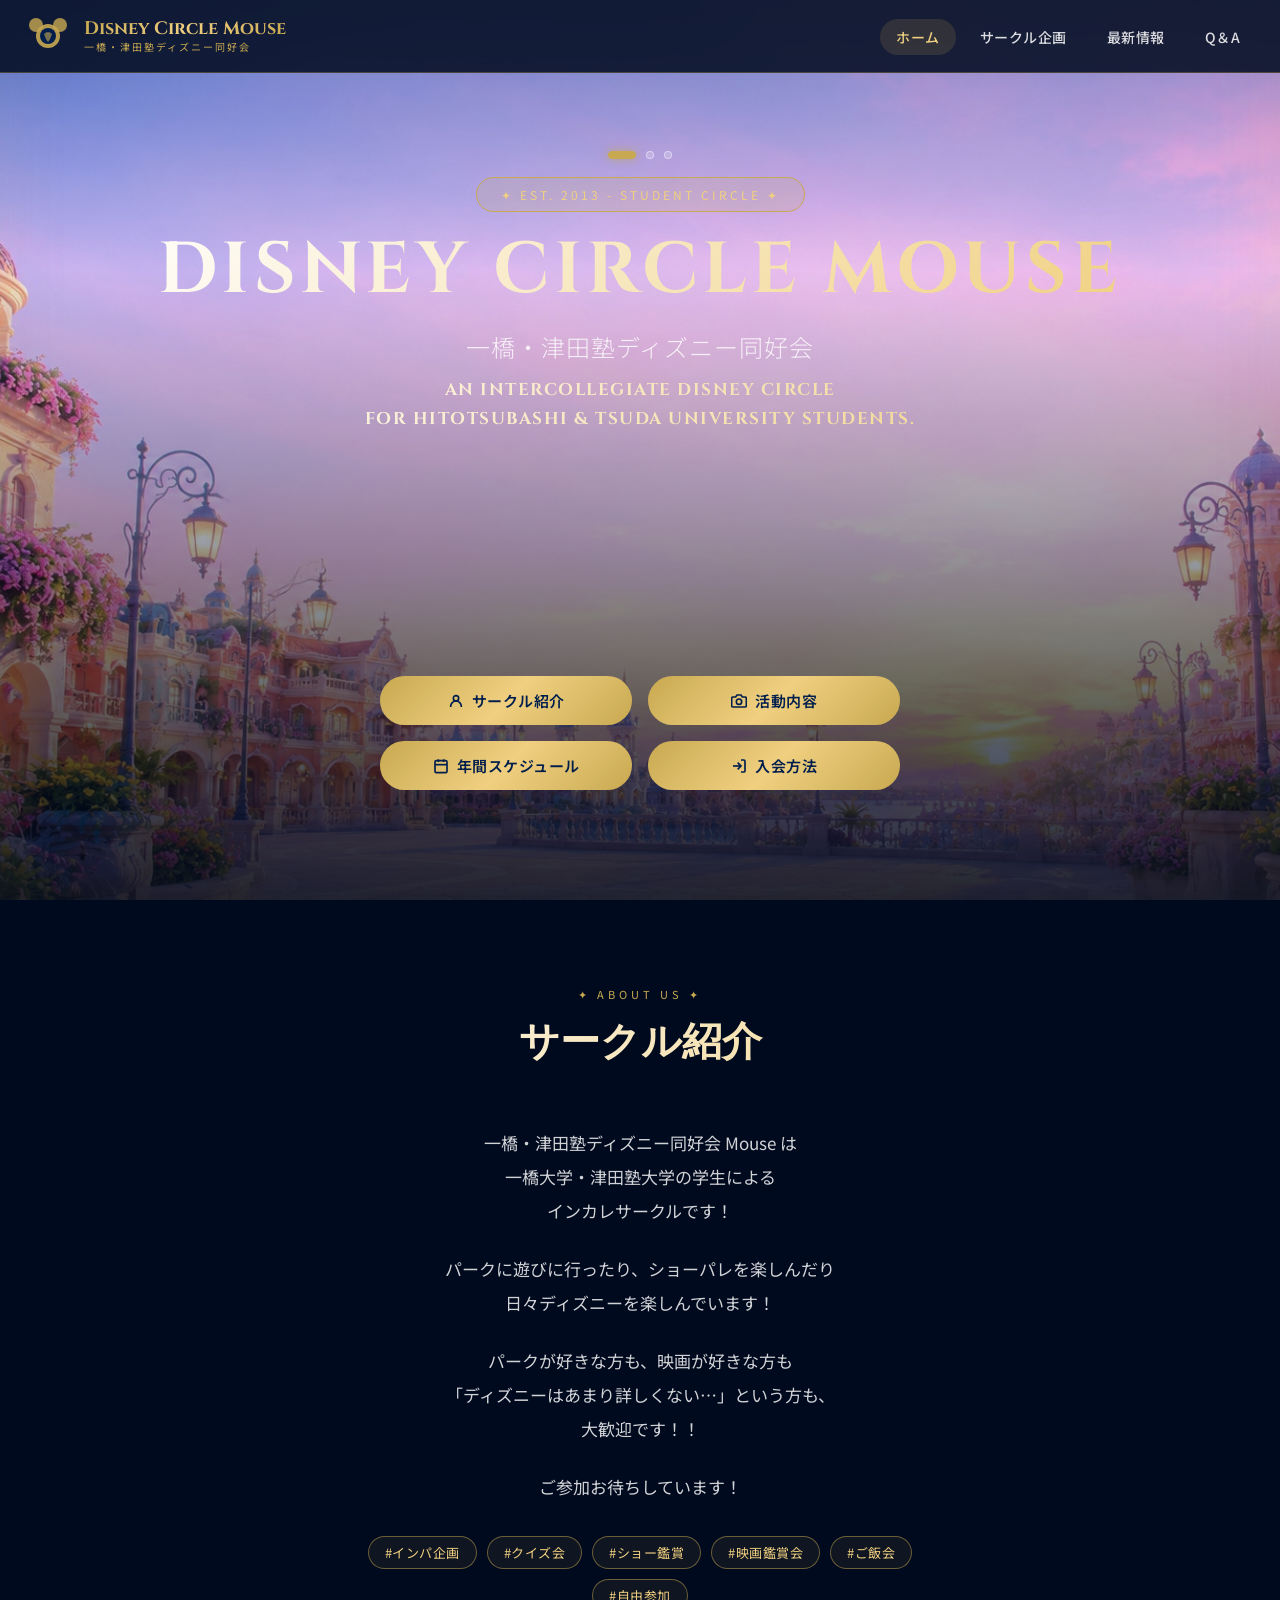
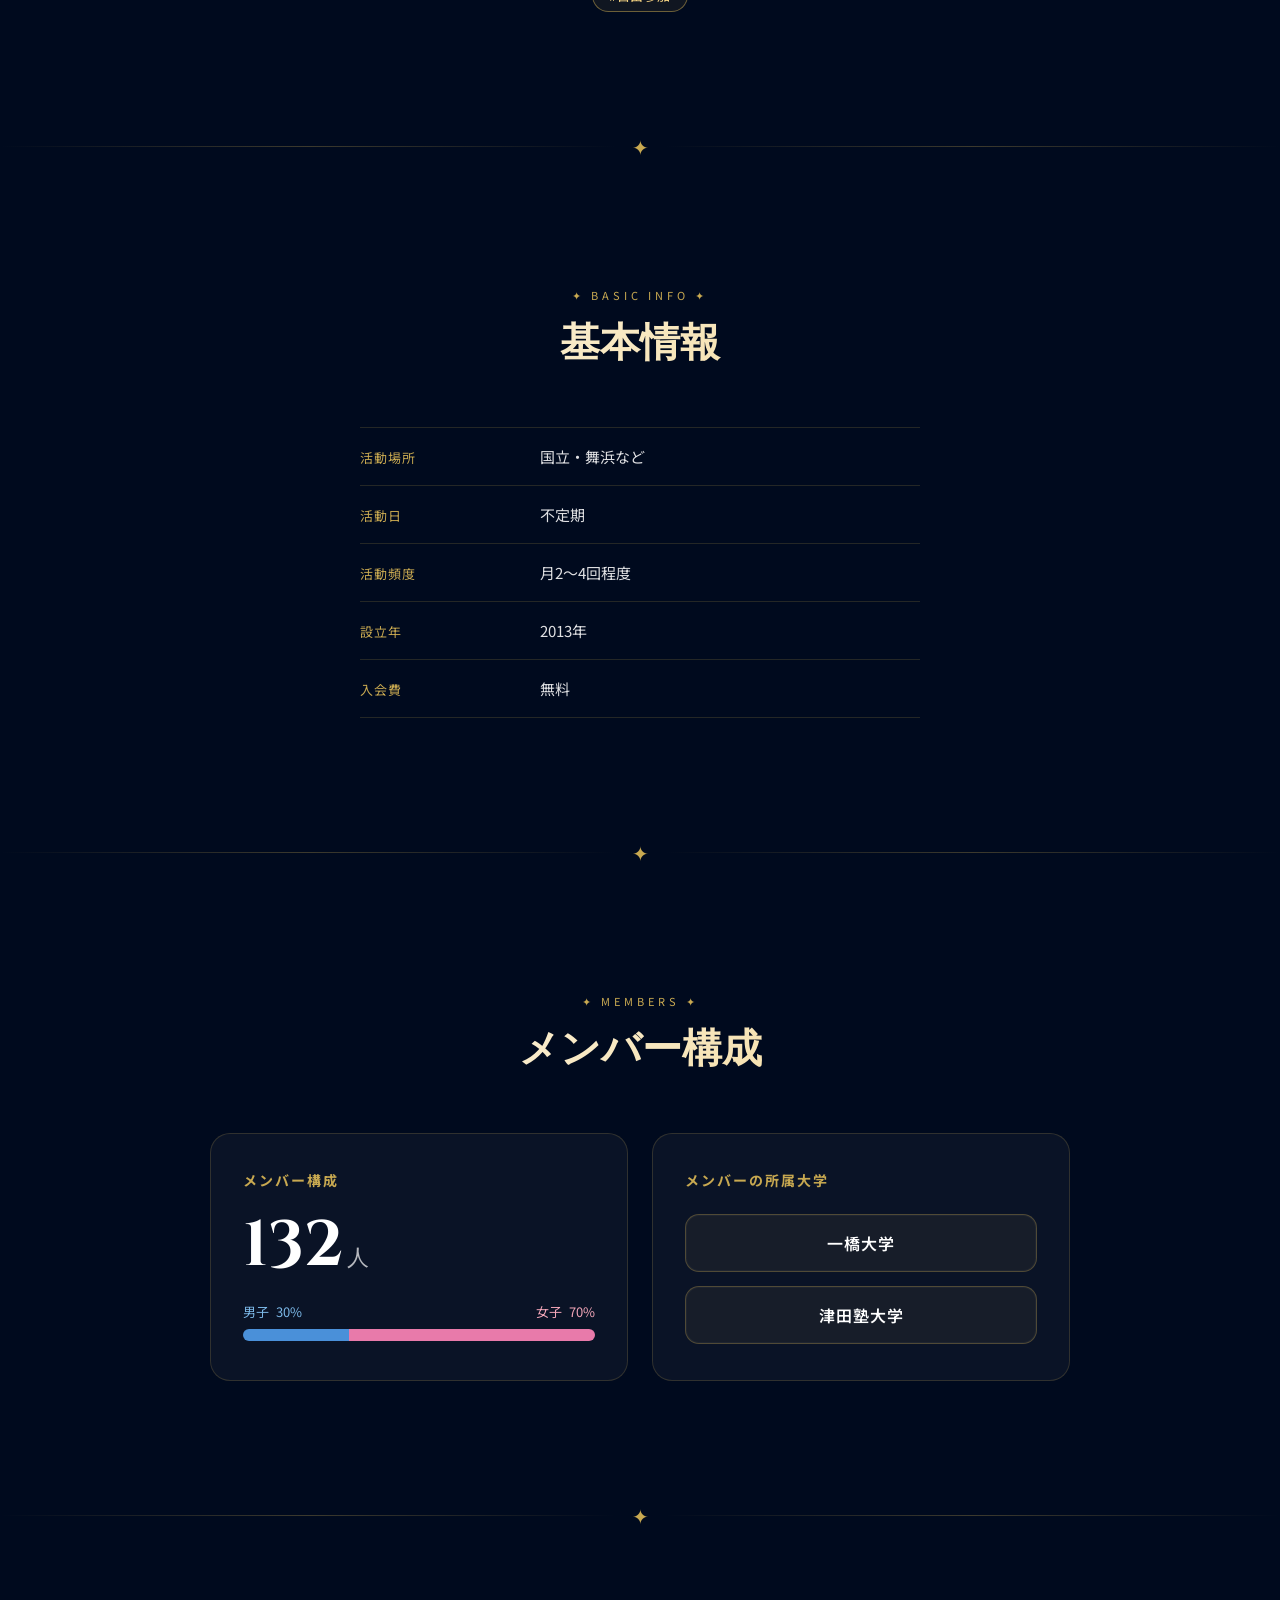
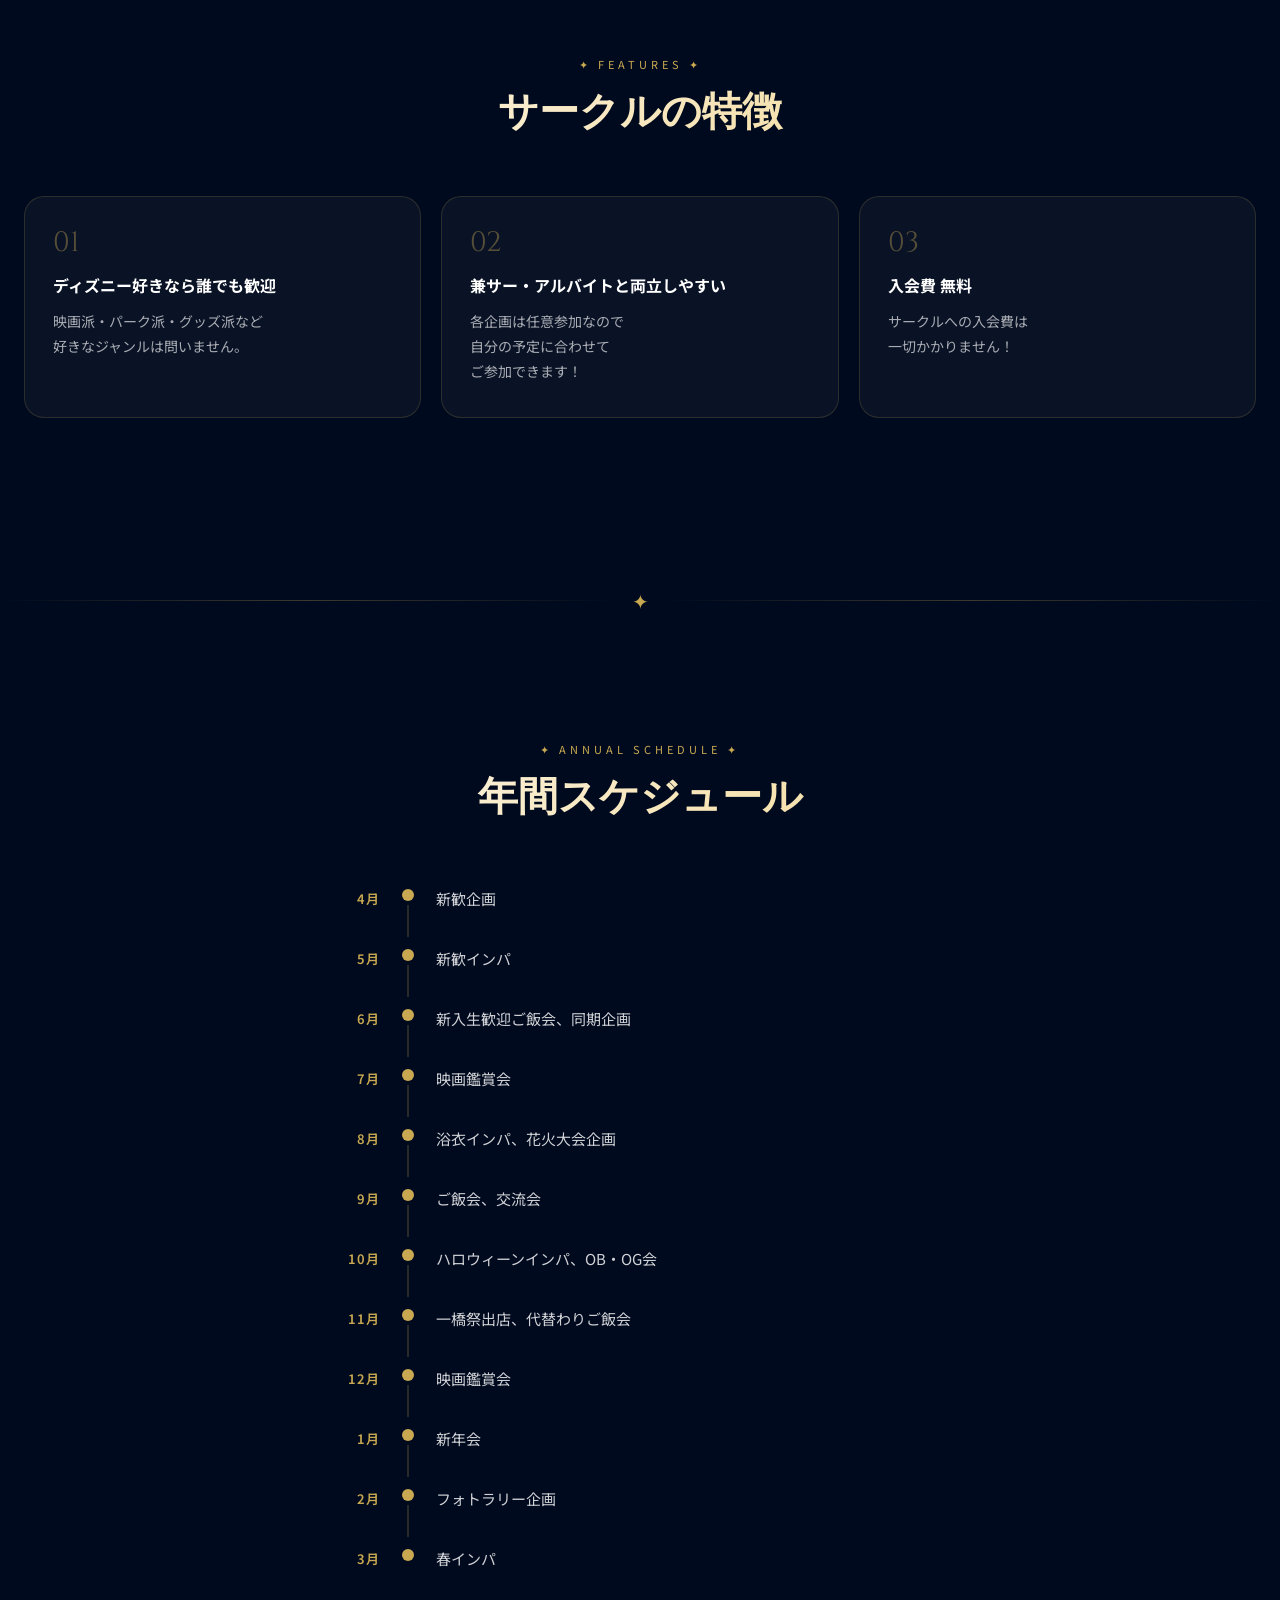
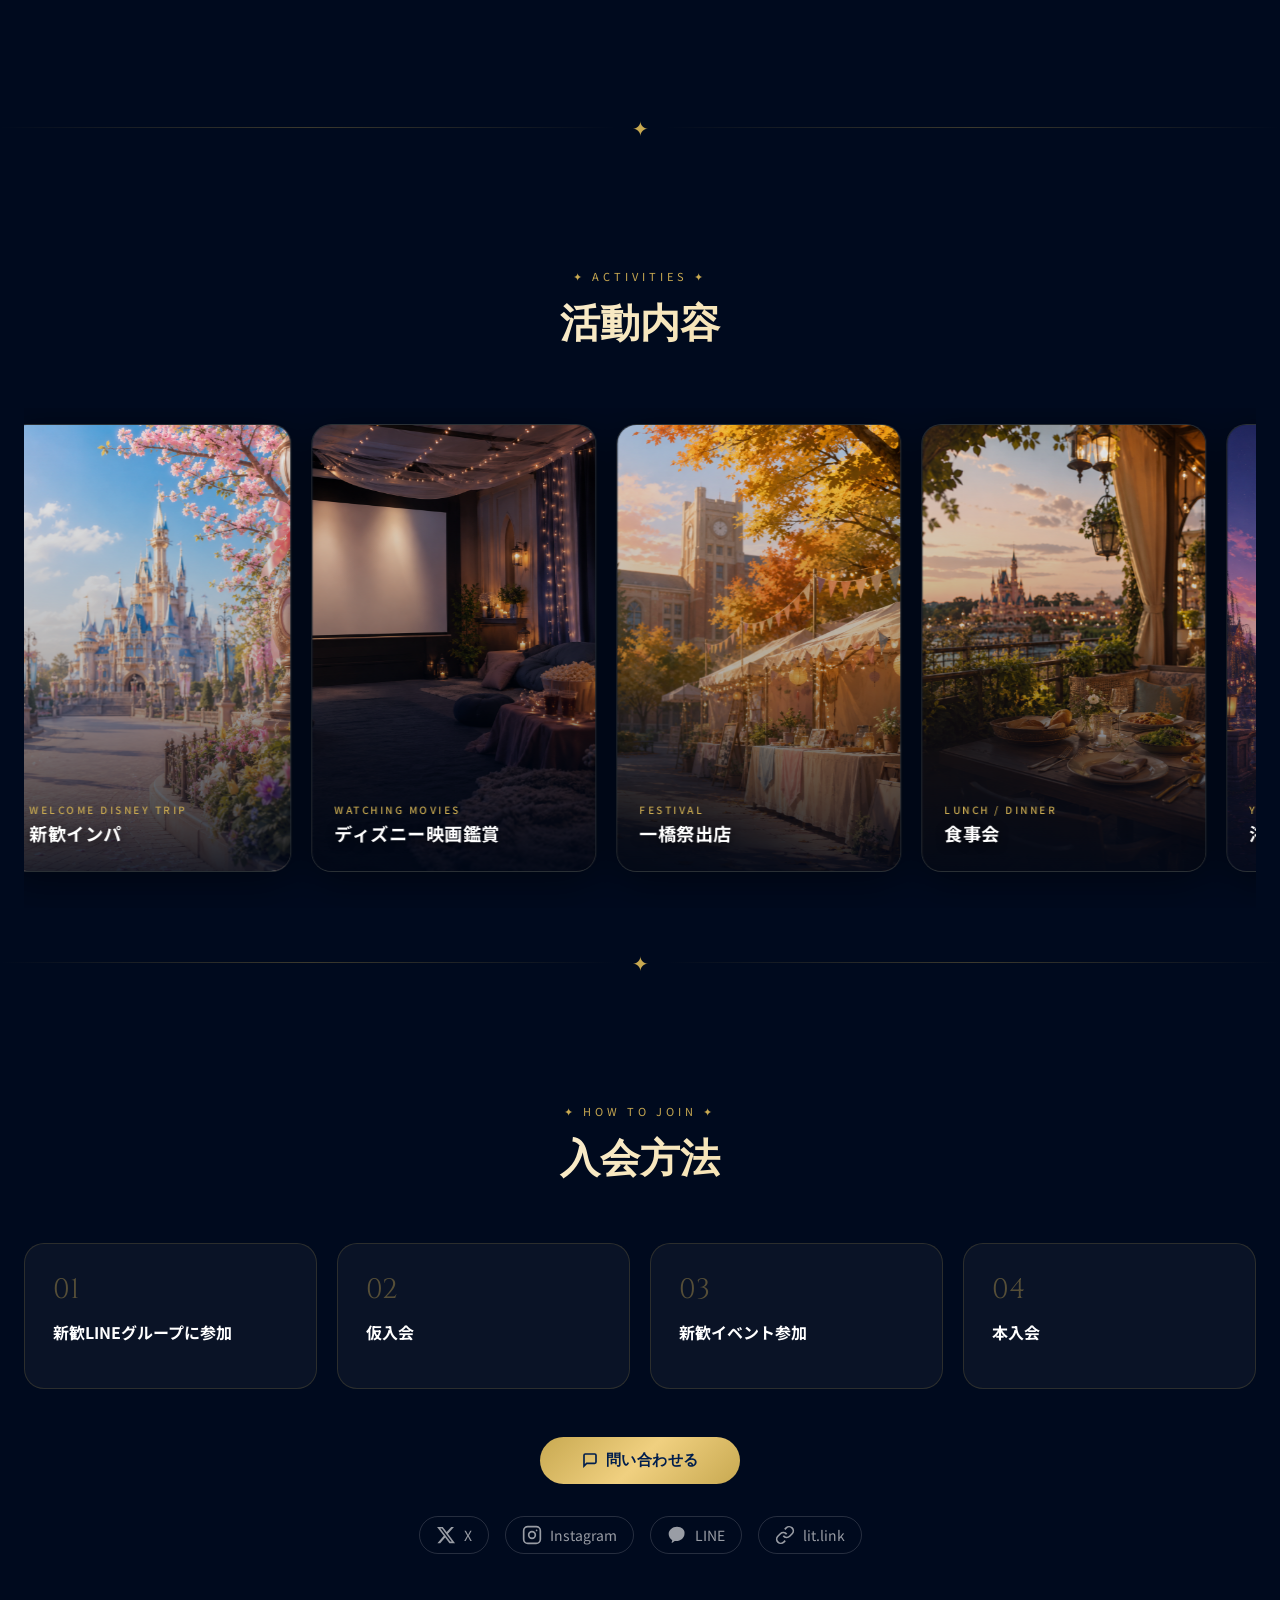
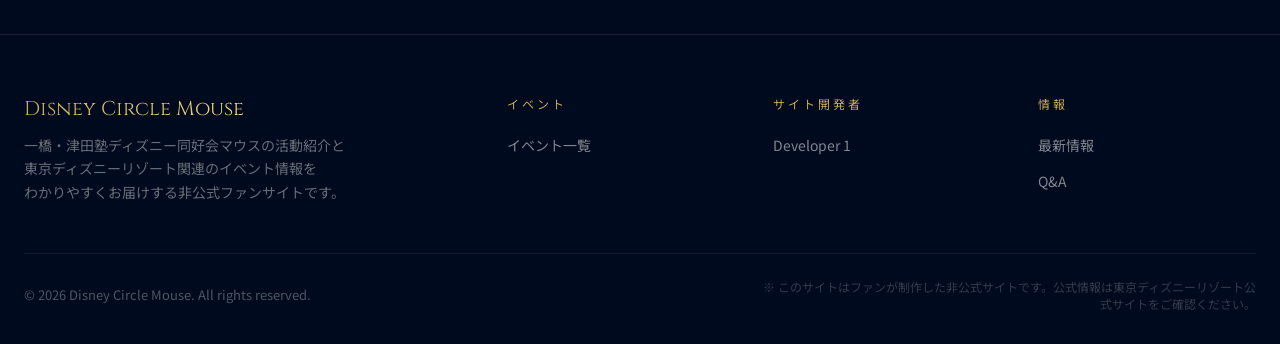
==== commit efa5303c: "fix: optimize home hero image" ====
--- a/index.html
+++ b/index.html
@@ -48,7 +48,7 @@
   <div class="hero-slideshow" aria-label="ディズニーサークルスライドショー">
     <div class="slideshow-track">
       <div class="slide active">
-        <img src="images/pic1-1.png" alt="活動風景1">
+        <img src="images/pic1-1.jpg" alt="活動風景1">
       </div>
       <div class="slide">
         <img src="images/pic2.jpg" alt="活動風景2">
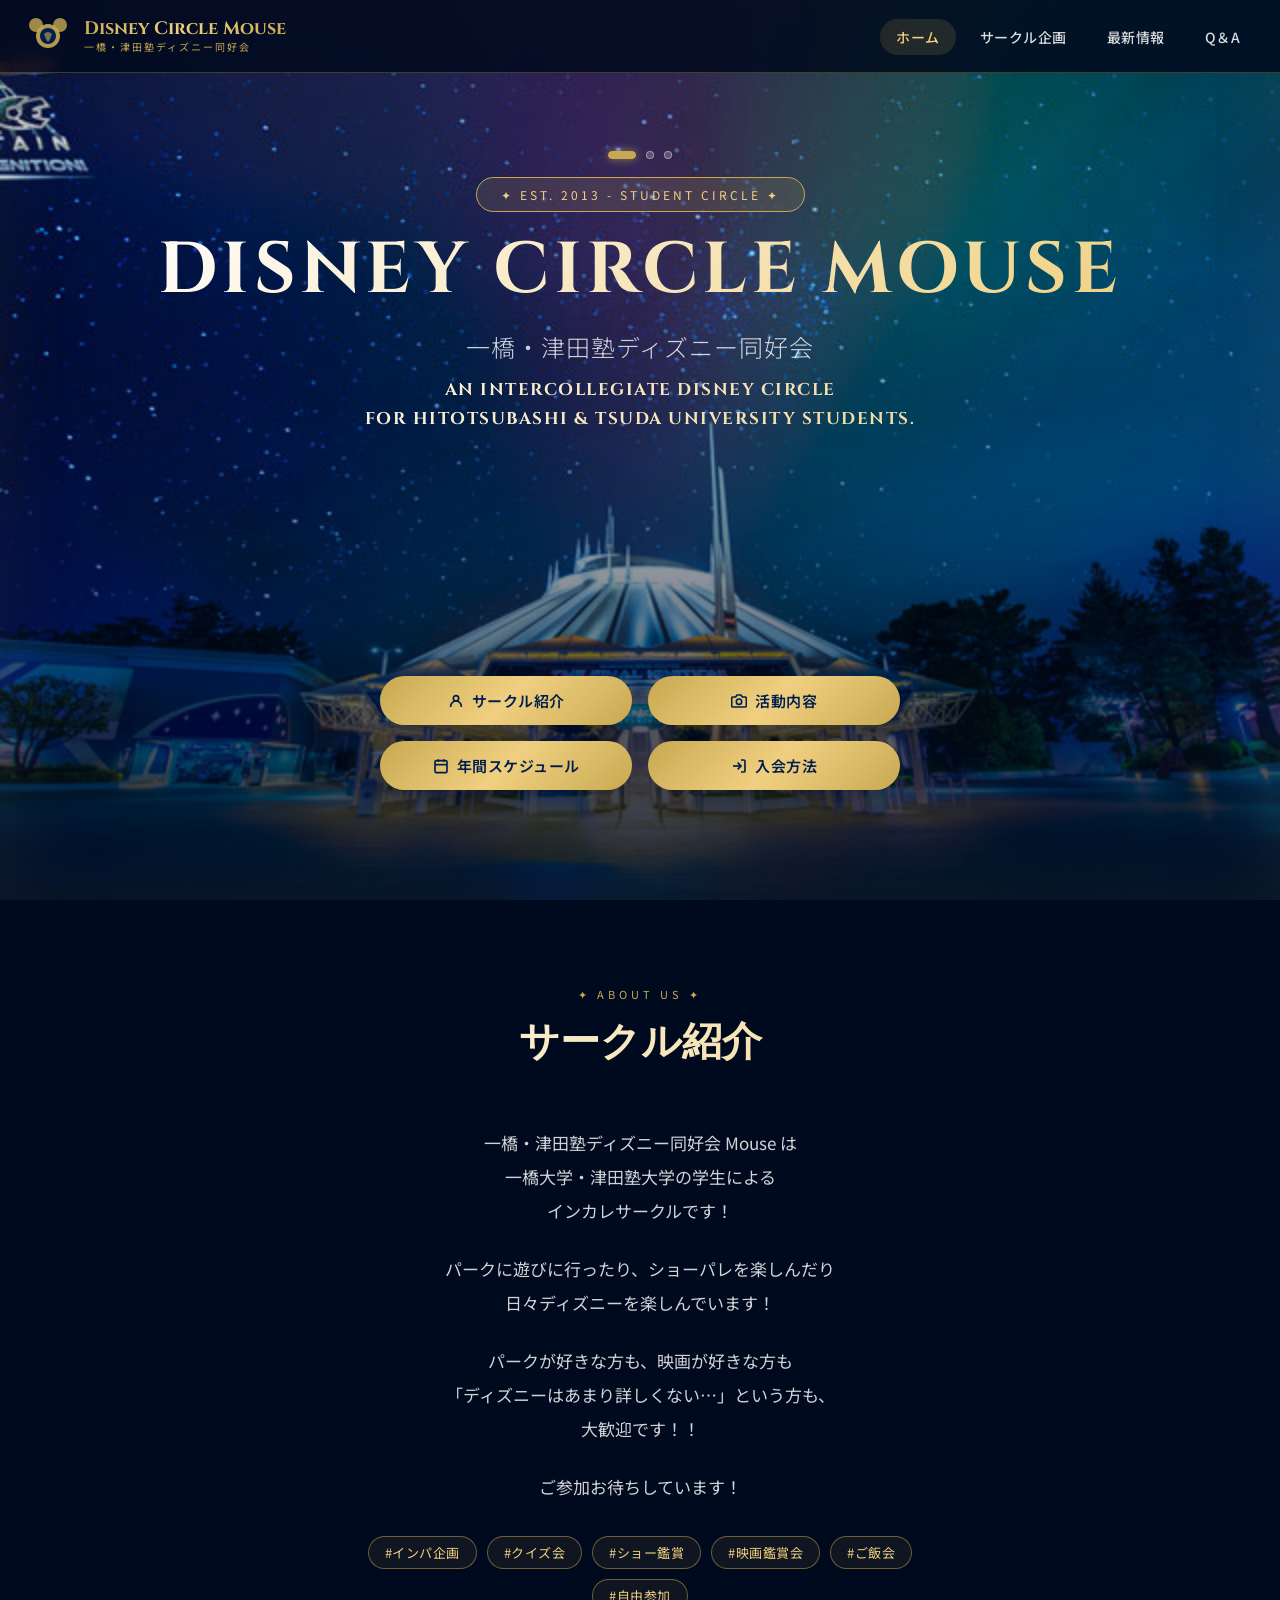
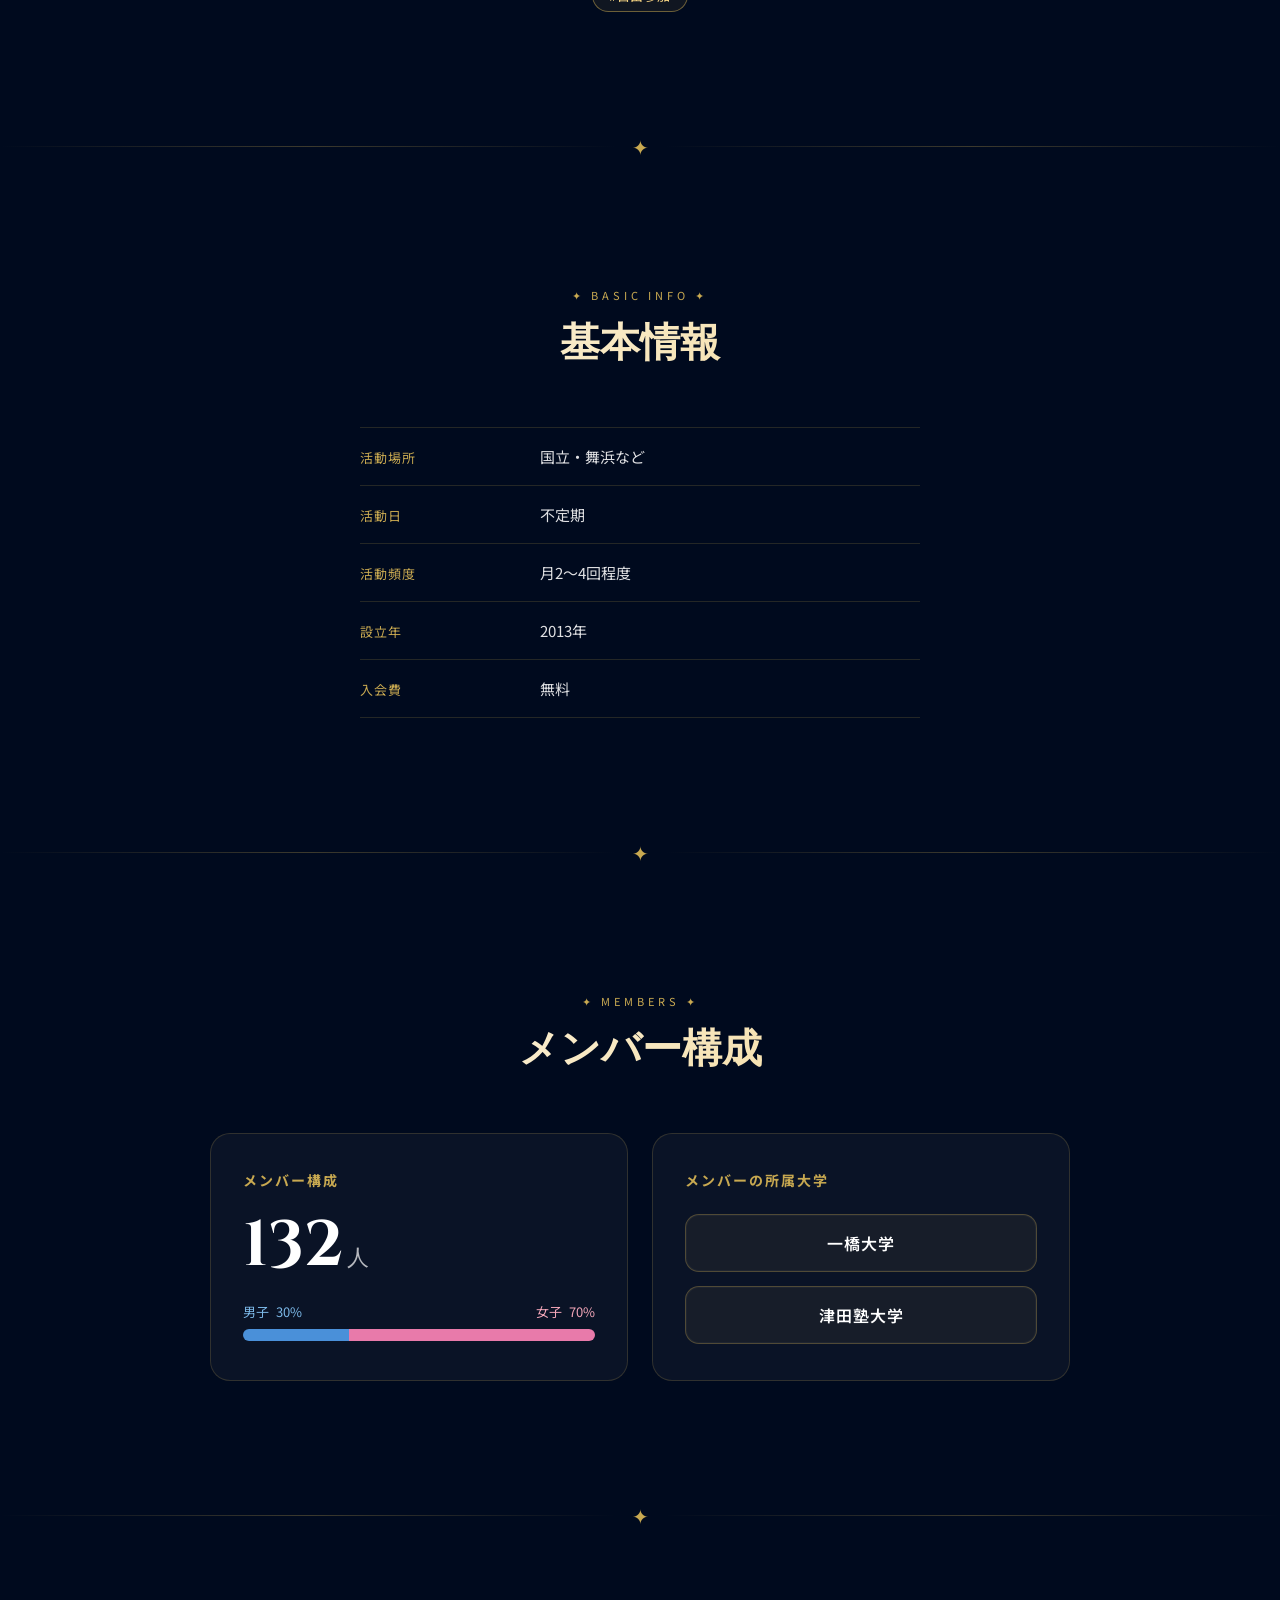
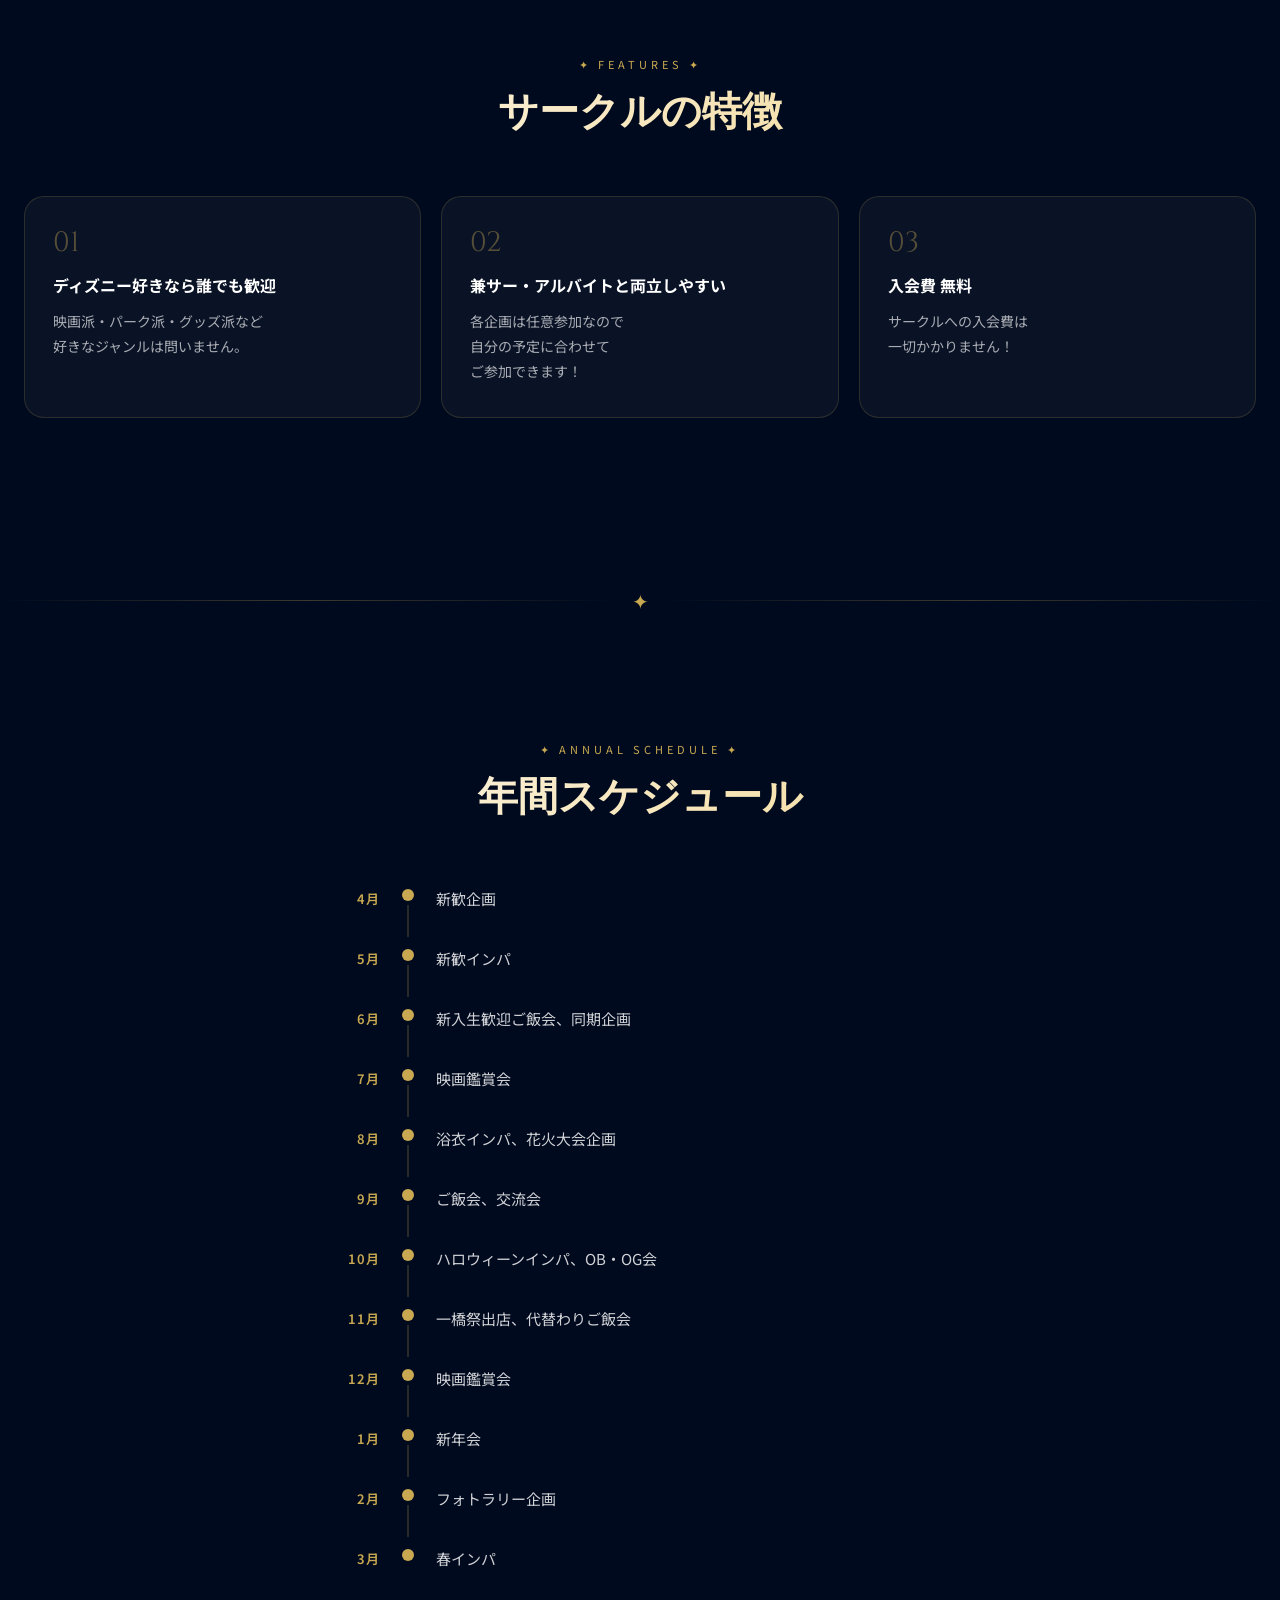
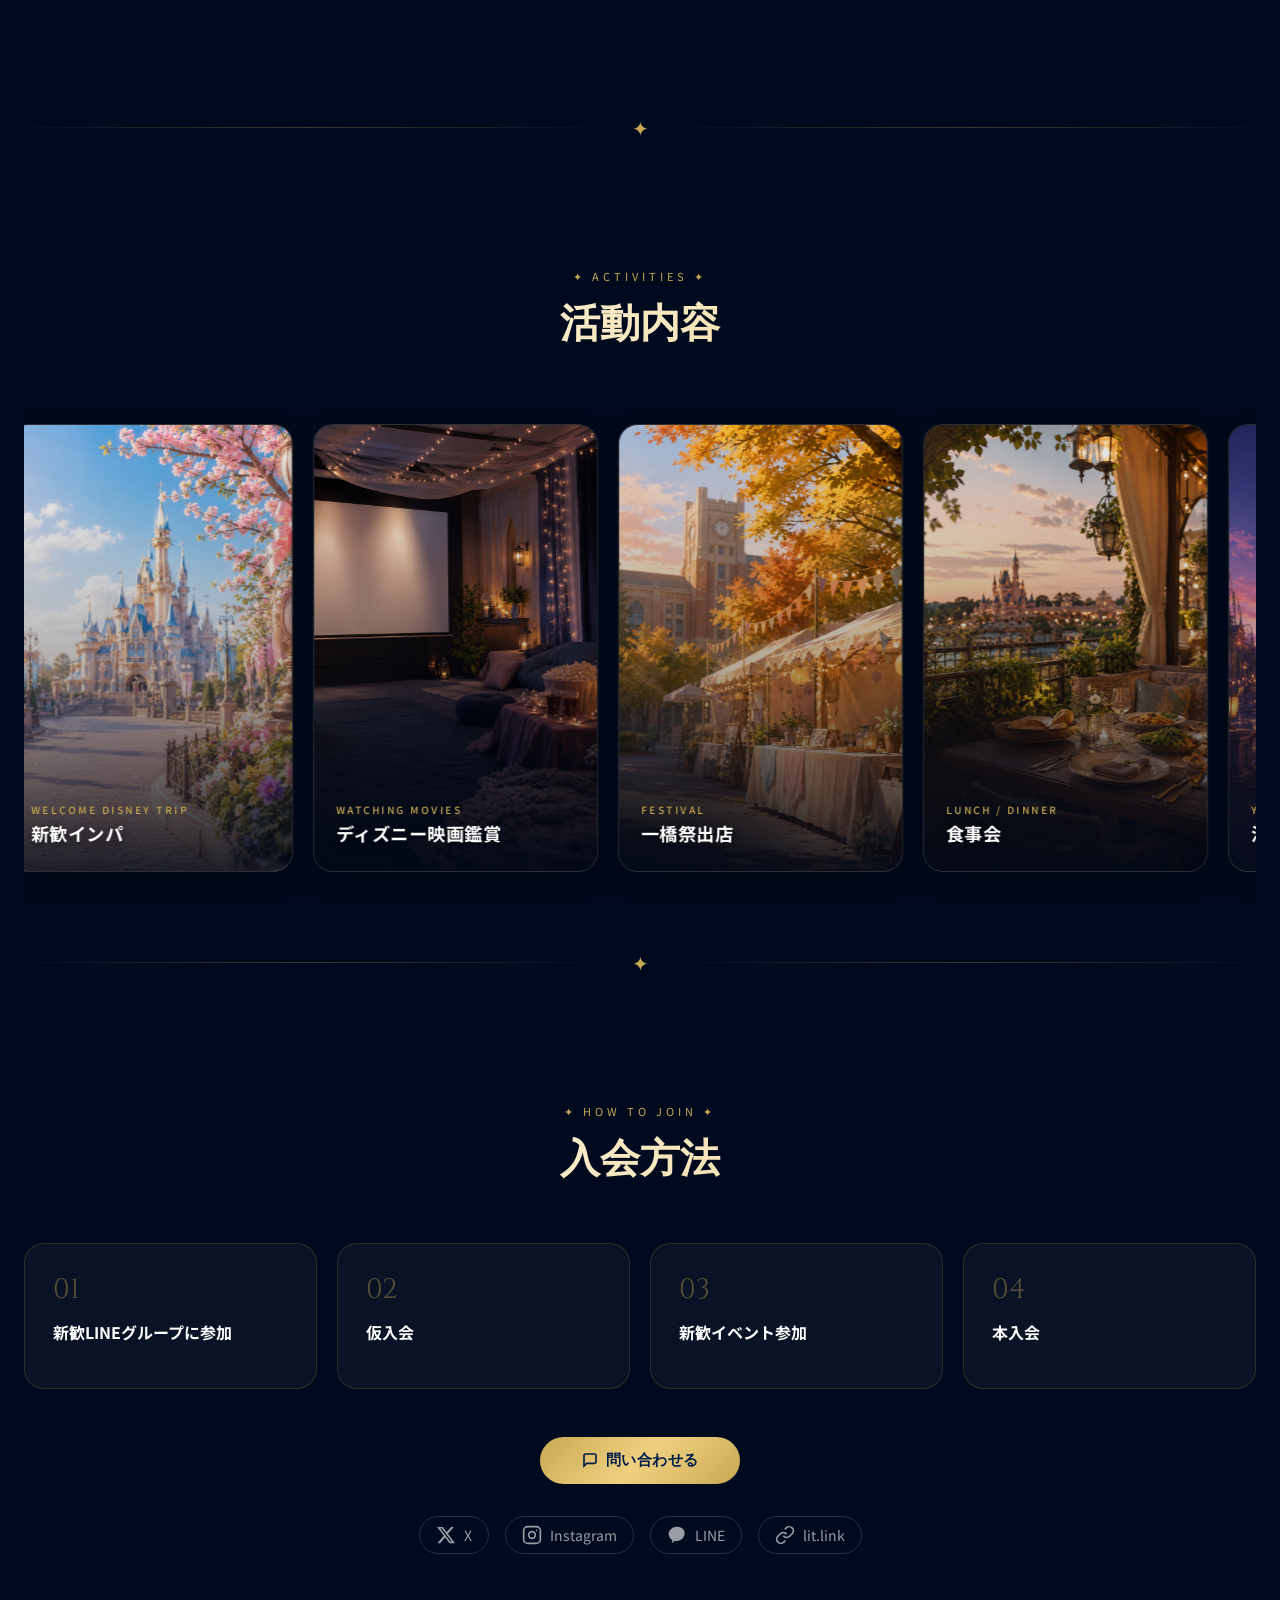
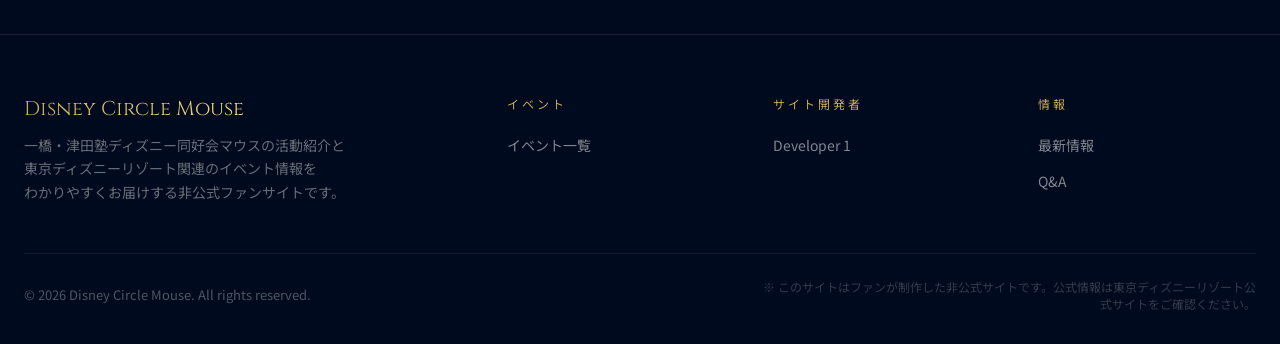
==== commit 0da641af: "fix: update homepage slideshow image" ====
--- a/index.html
+++ b/index.html
@@ -48,7 +48,7 @@
   <div class="hero-slideshow" aria-label="ディズニーサークルスライドショー">
     <div class="slideshow-track">
       <div class="slide active">
-        <img src="images/pic1-1.jpg" alt="活動風景1">
+        <img src="images/pic1.jpg" alt="活動風景1">
       </div>
       <div class="slide">
         <img src="images/pic2.jpg" alt="活動風景2">
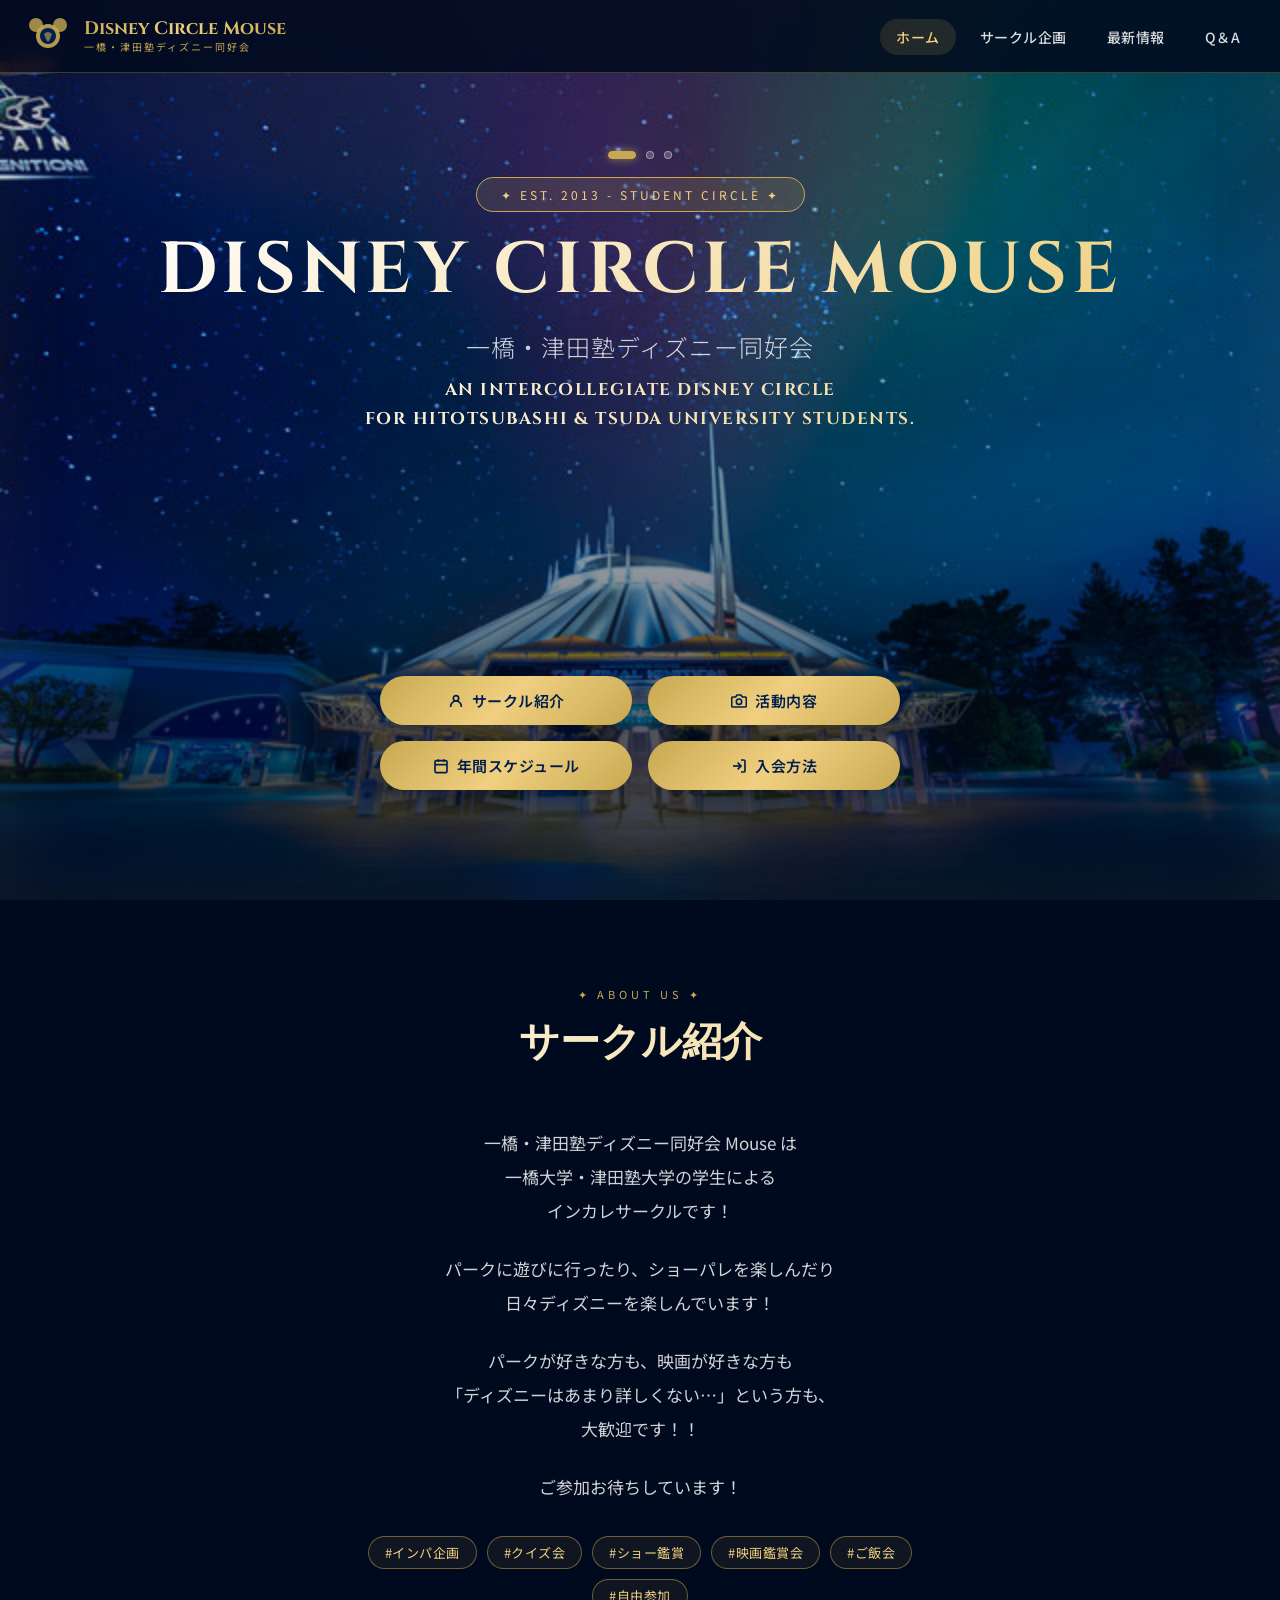
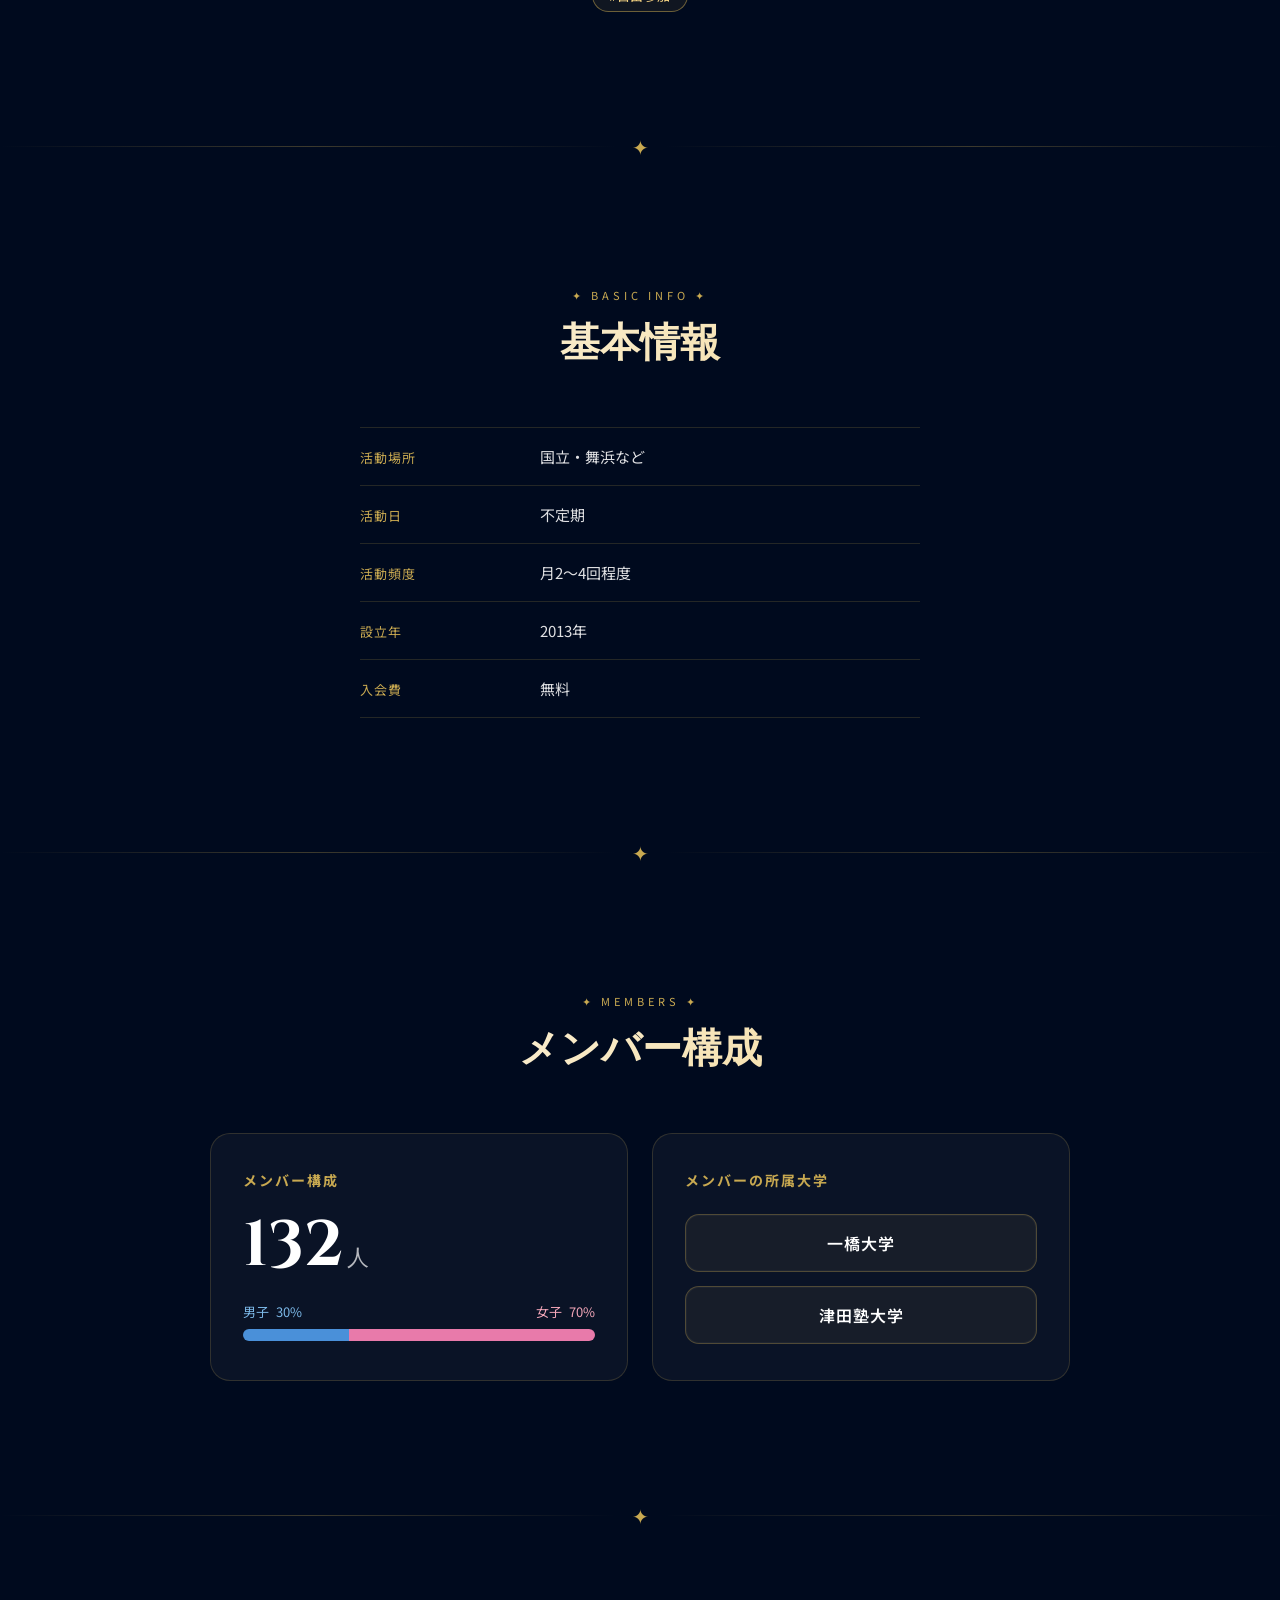
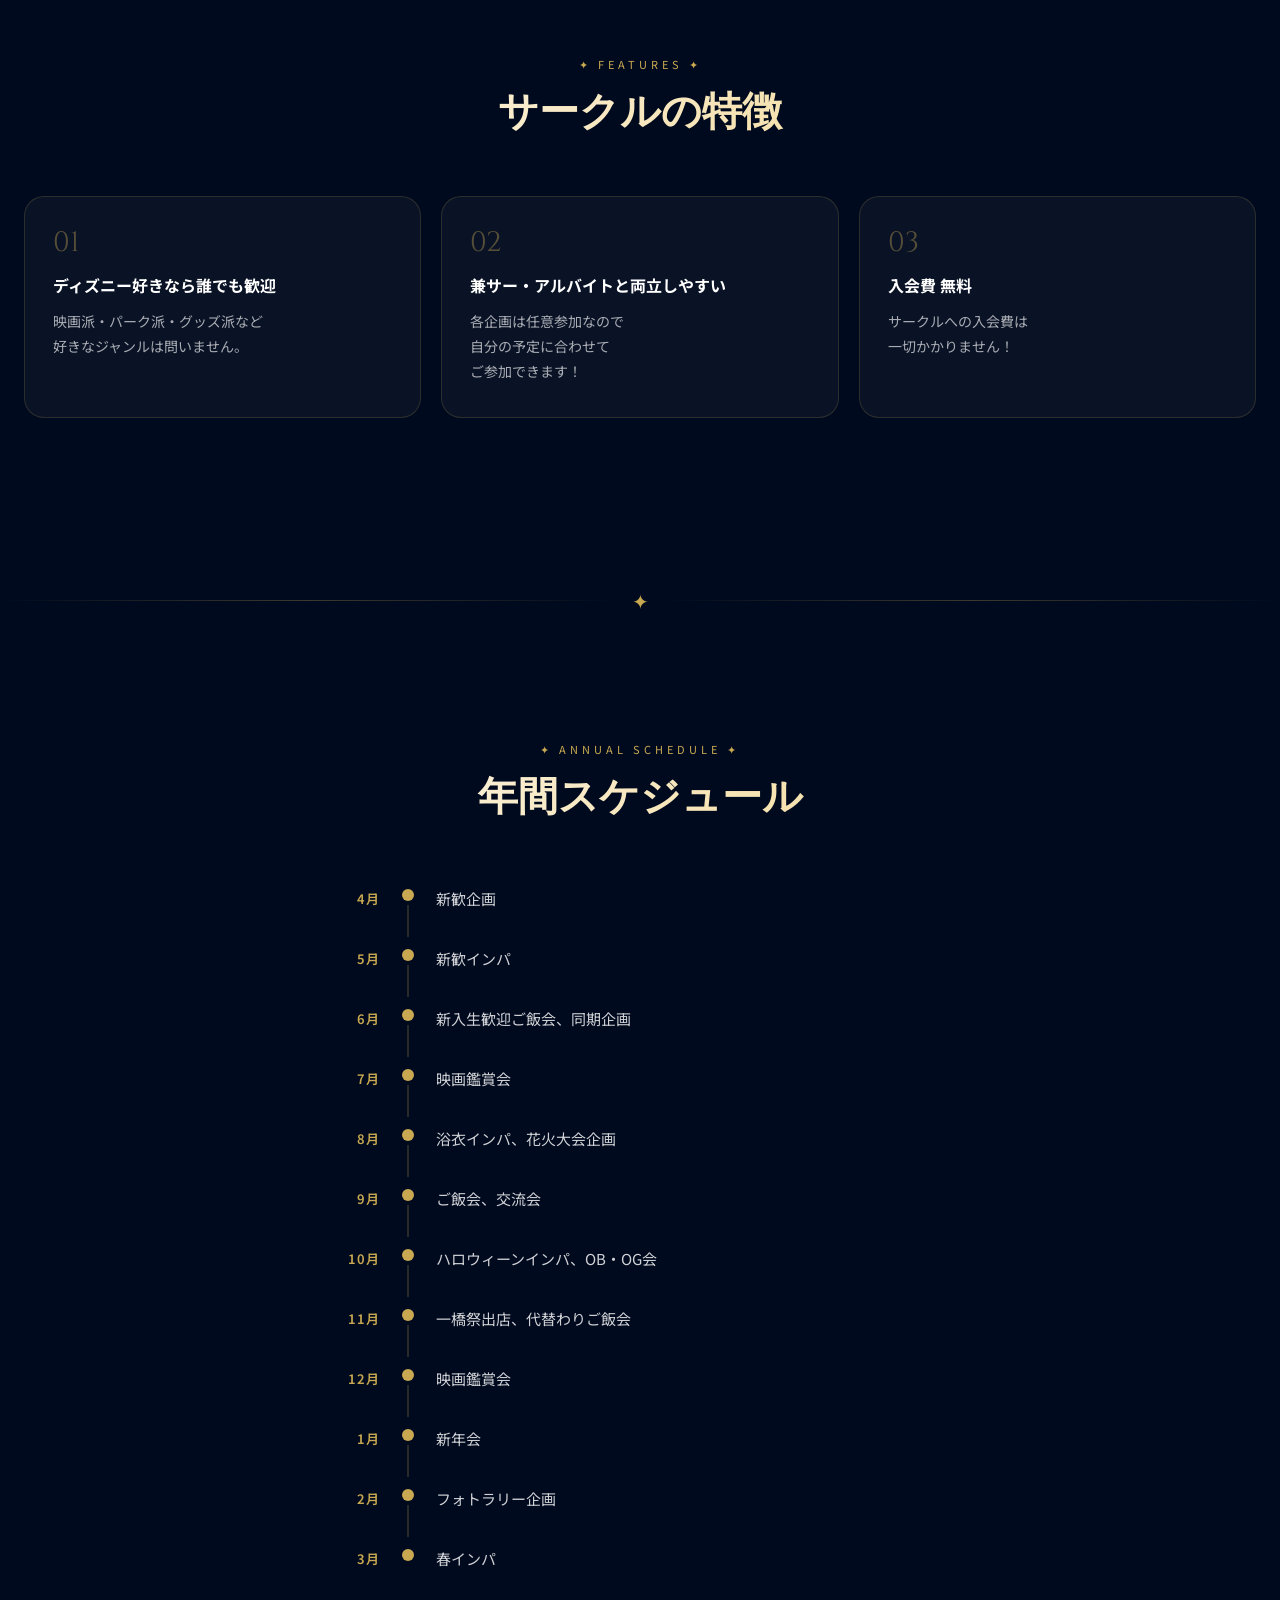
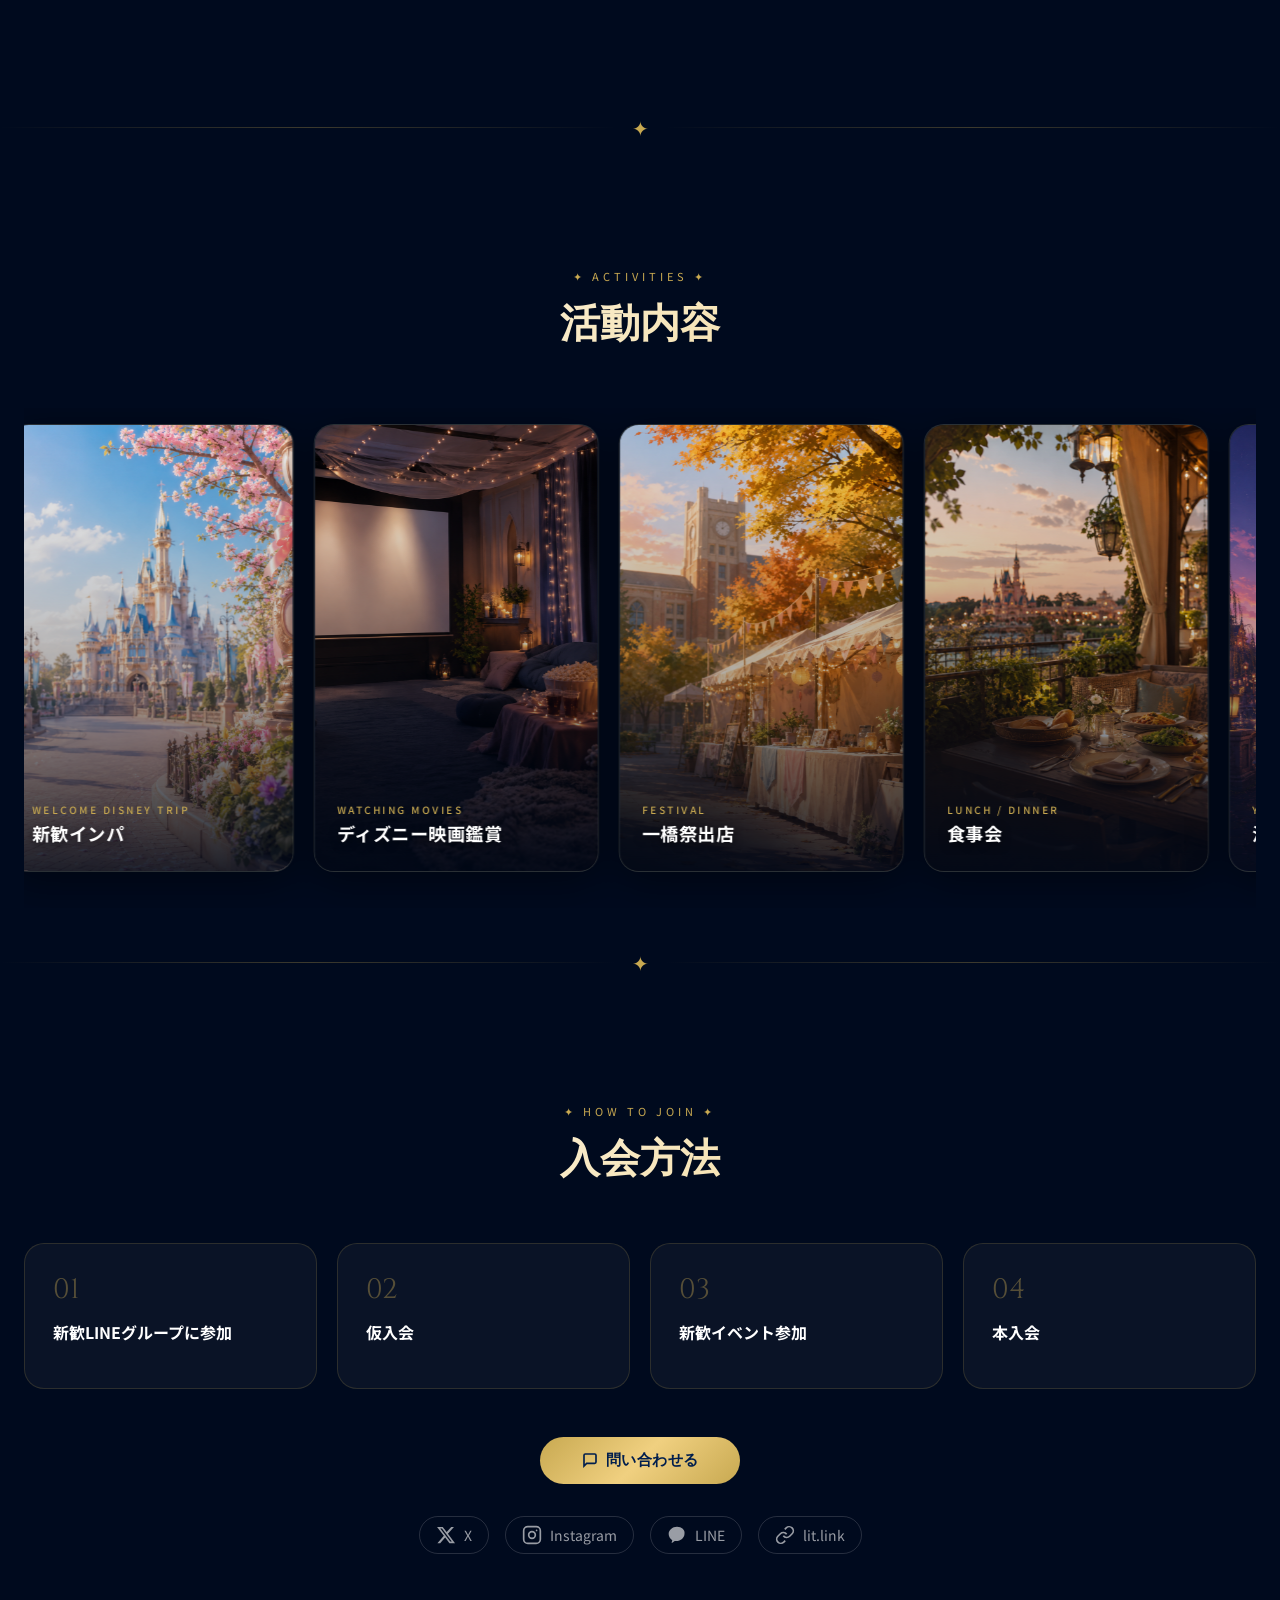
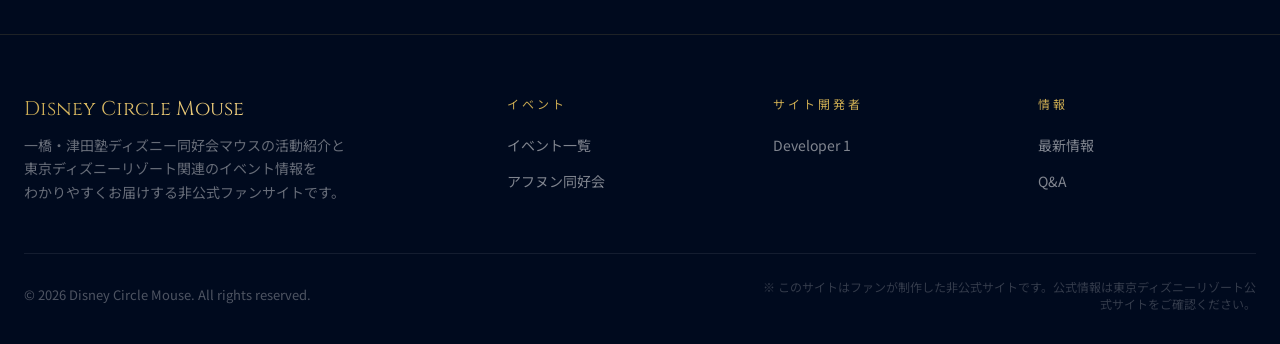
==== commit 79daa86f: "feat: add afternoon tea member page" ====
--- a/index.html
+++ b/index.html
@@ -370,6 +370,7 @@
         <div class="footer-col-title">イベント</div>
         <ul class="footer-links">
           <li><a href="events.html">イベント一覧</a></li>
+          <li><a href="afternoon-tea-login.html">アフヌン同好会</a></li>
         </ul>
       </div>
       <div>
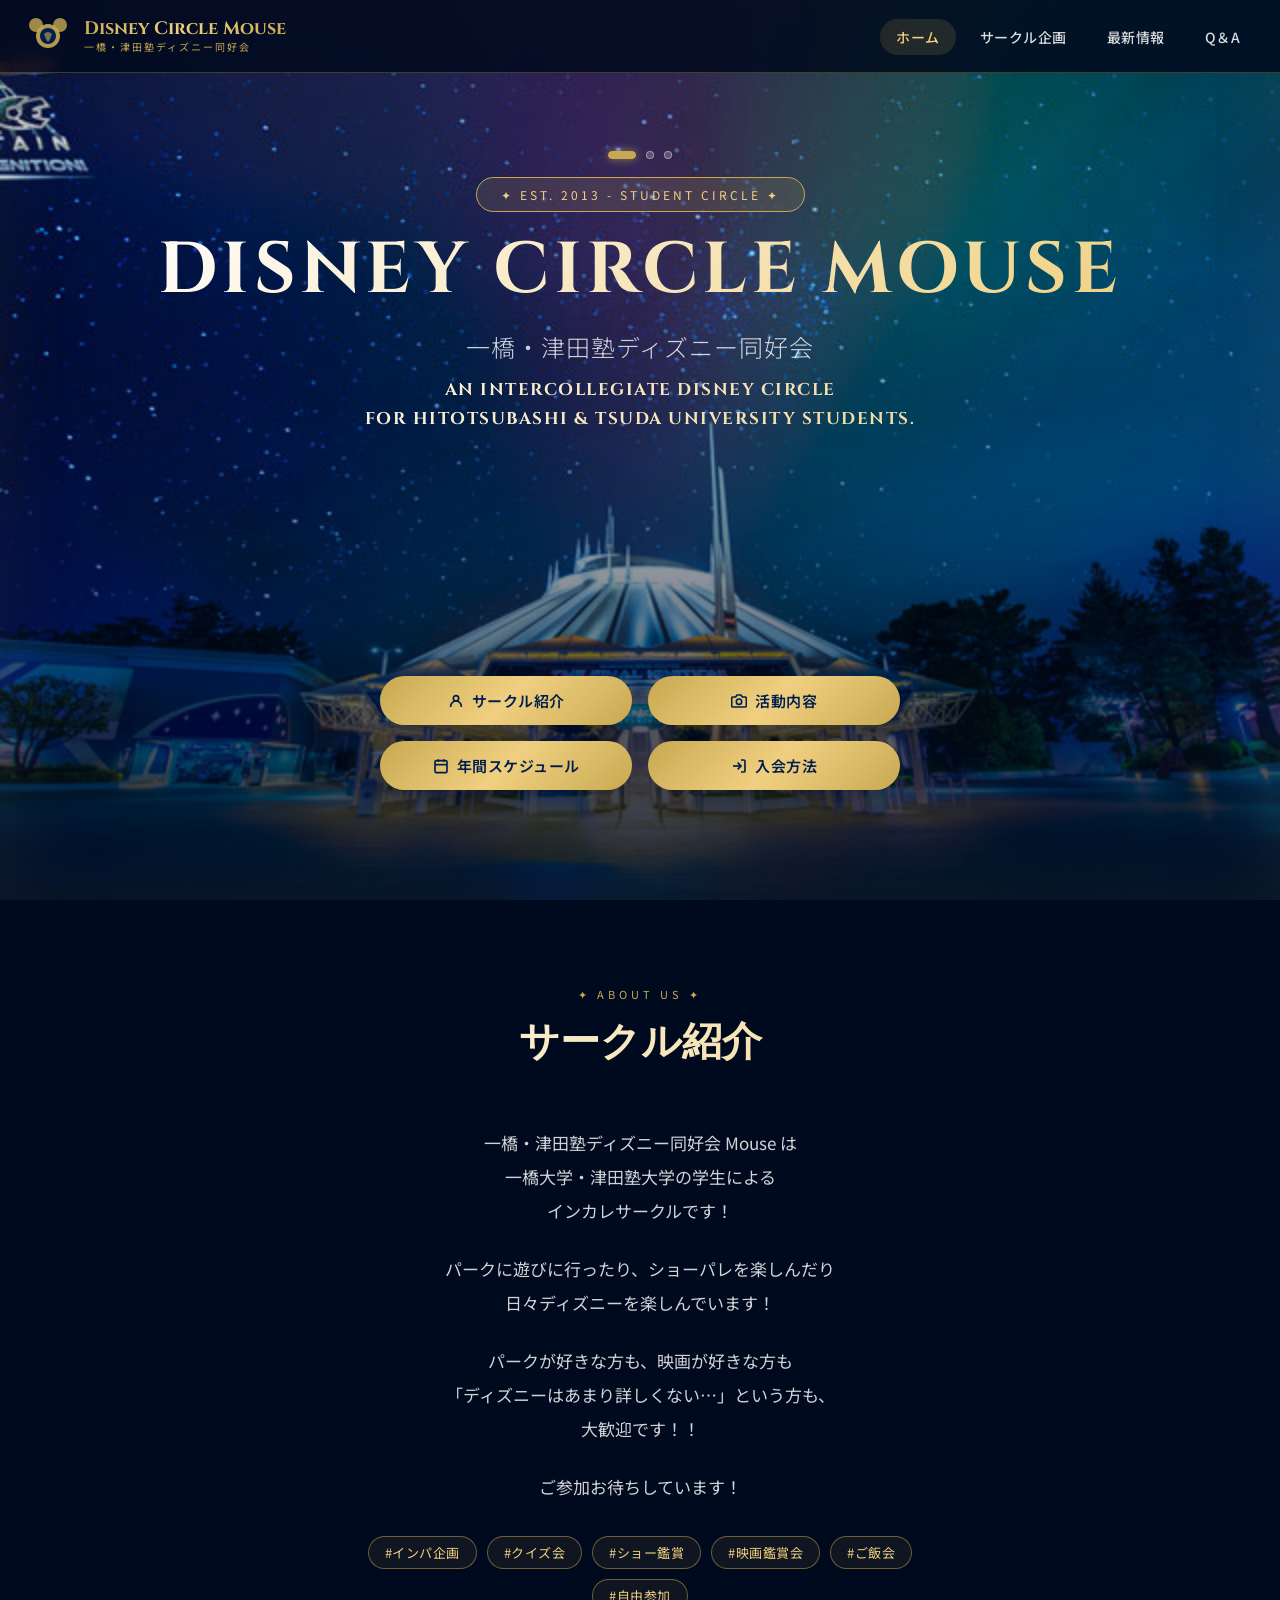
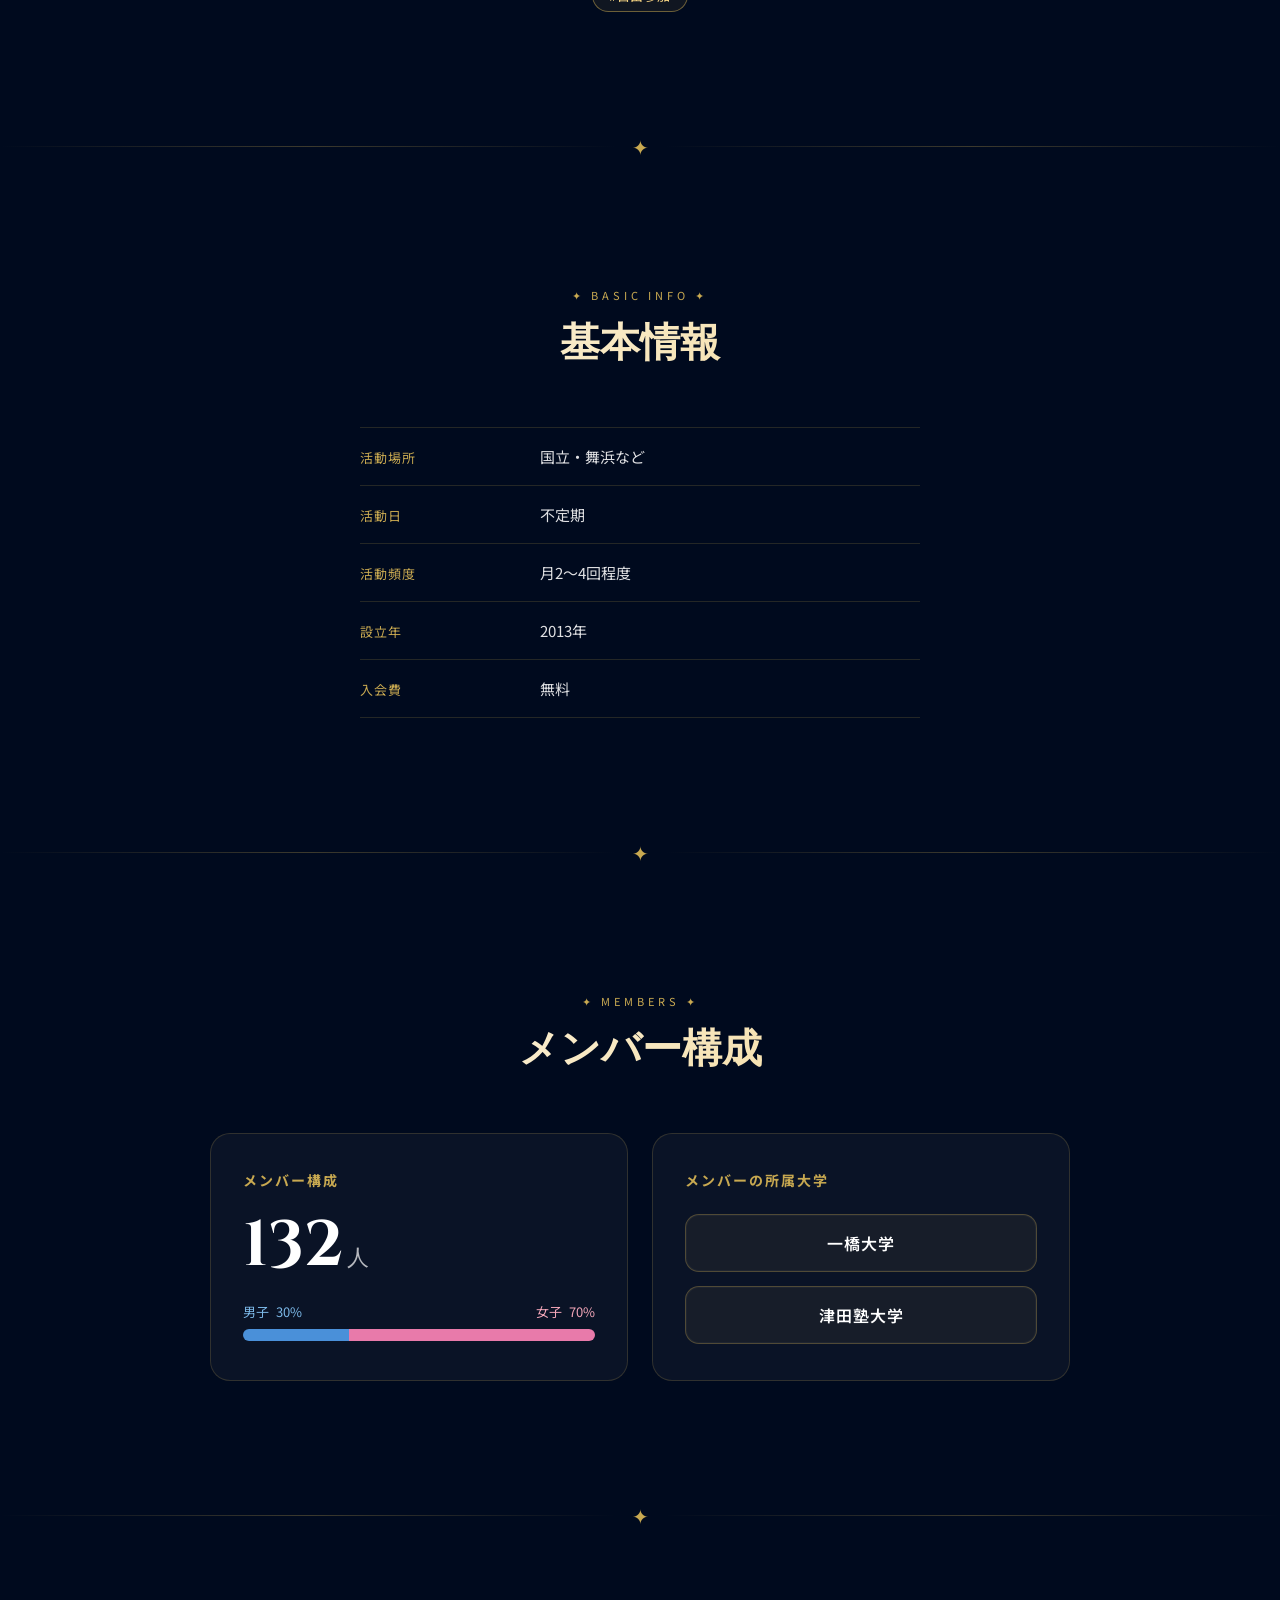
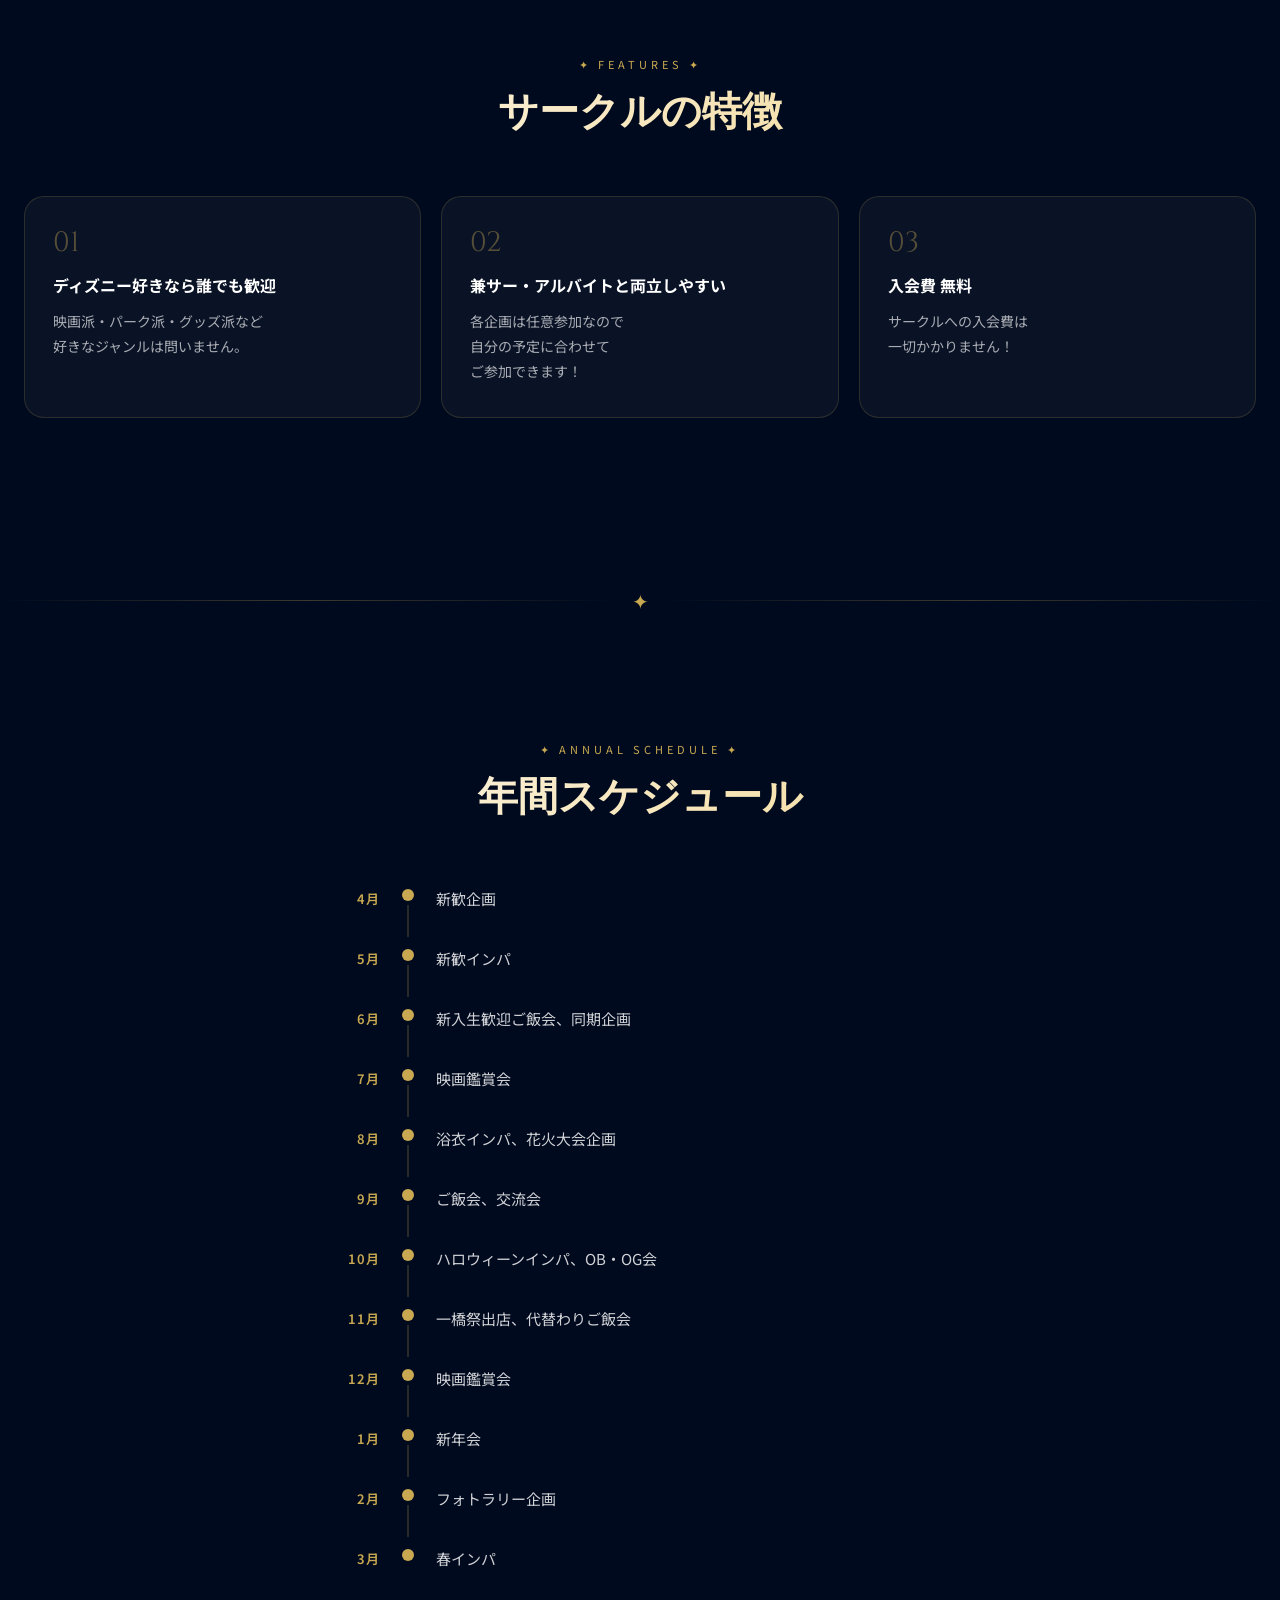
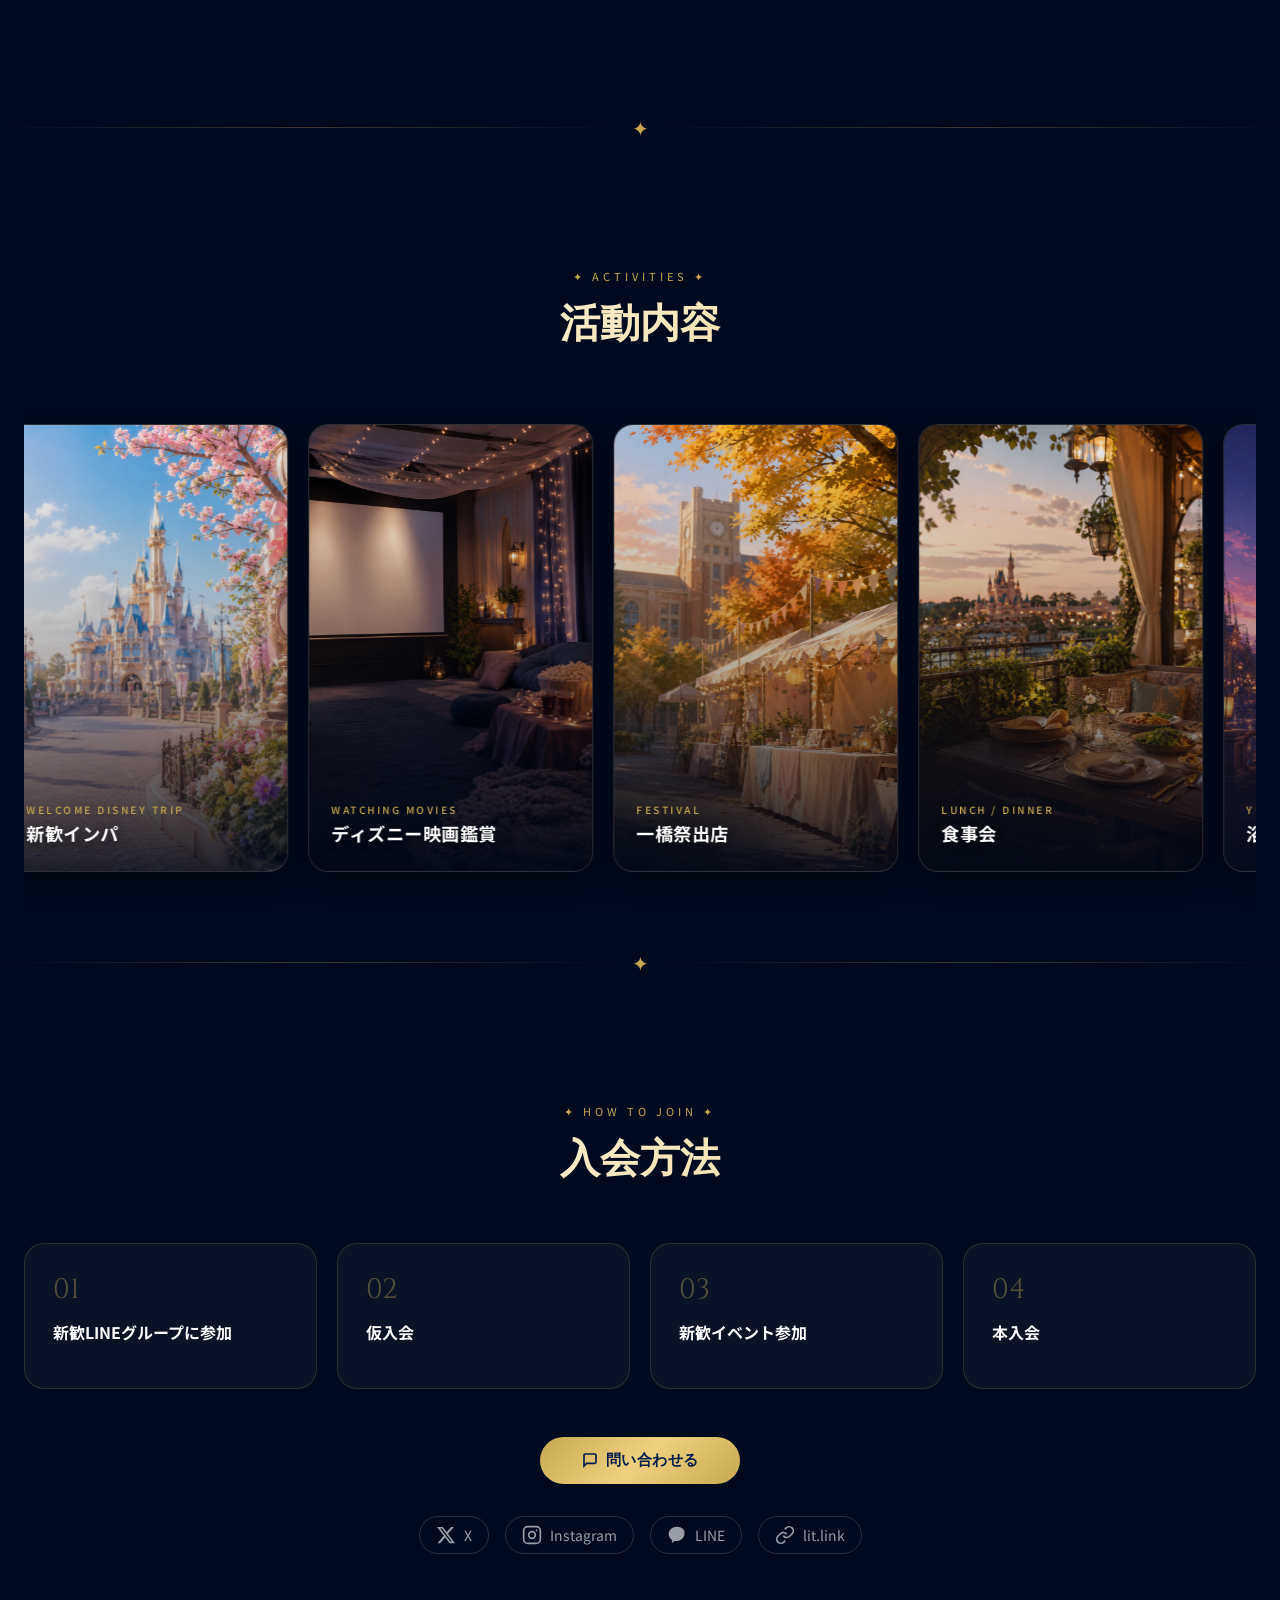
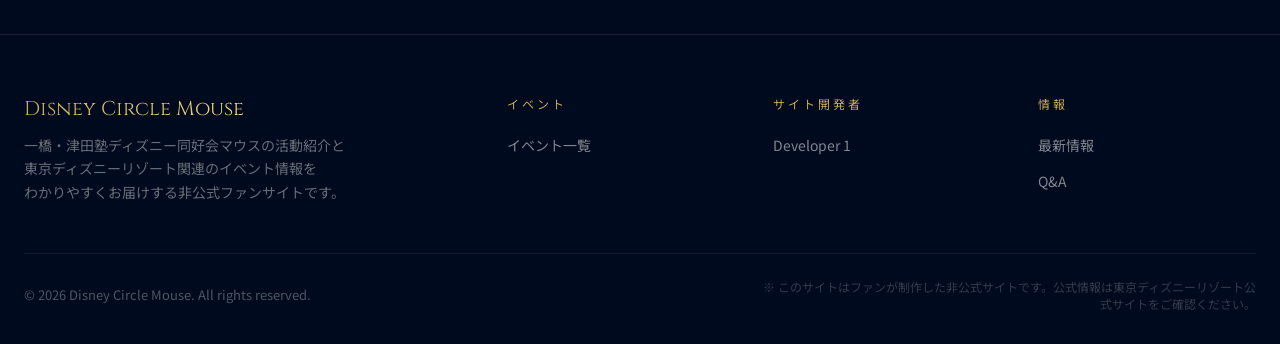
==== commit 56335c4a: "fix: move afternoon tea link from footer to developer page フッター4ファイル(index/events/news/faq)から「アフヌン同好" ====
--- a/index.html
+++ b/index.html
@@ -370,7 +370,6 @@
         <div class="footer-col-title">イベント</div>
         <ul class="footer-links">
           <li><a href="events.html">イベント一覧</a></li>
-          <li><a href="afternoon-tea-login.html">アフヌン同好会</a></li>
         </ul>
       </div>
       <div>
